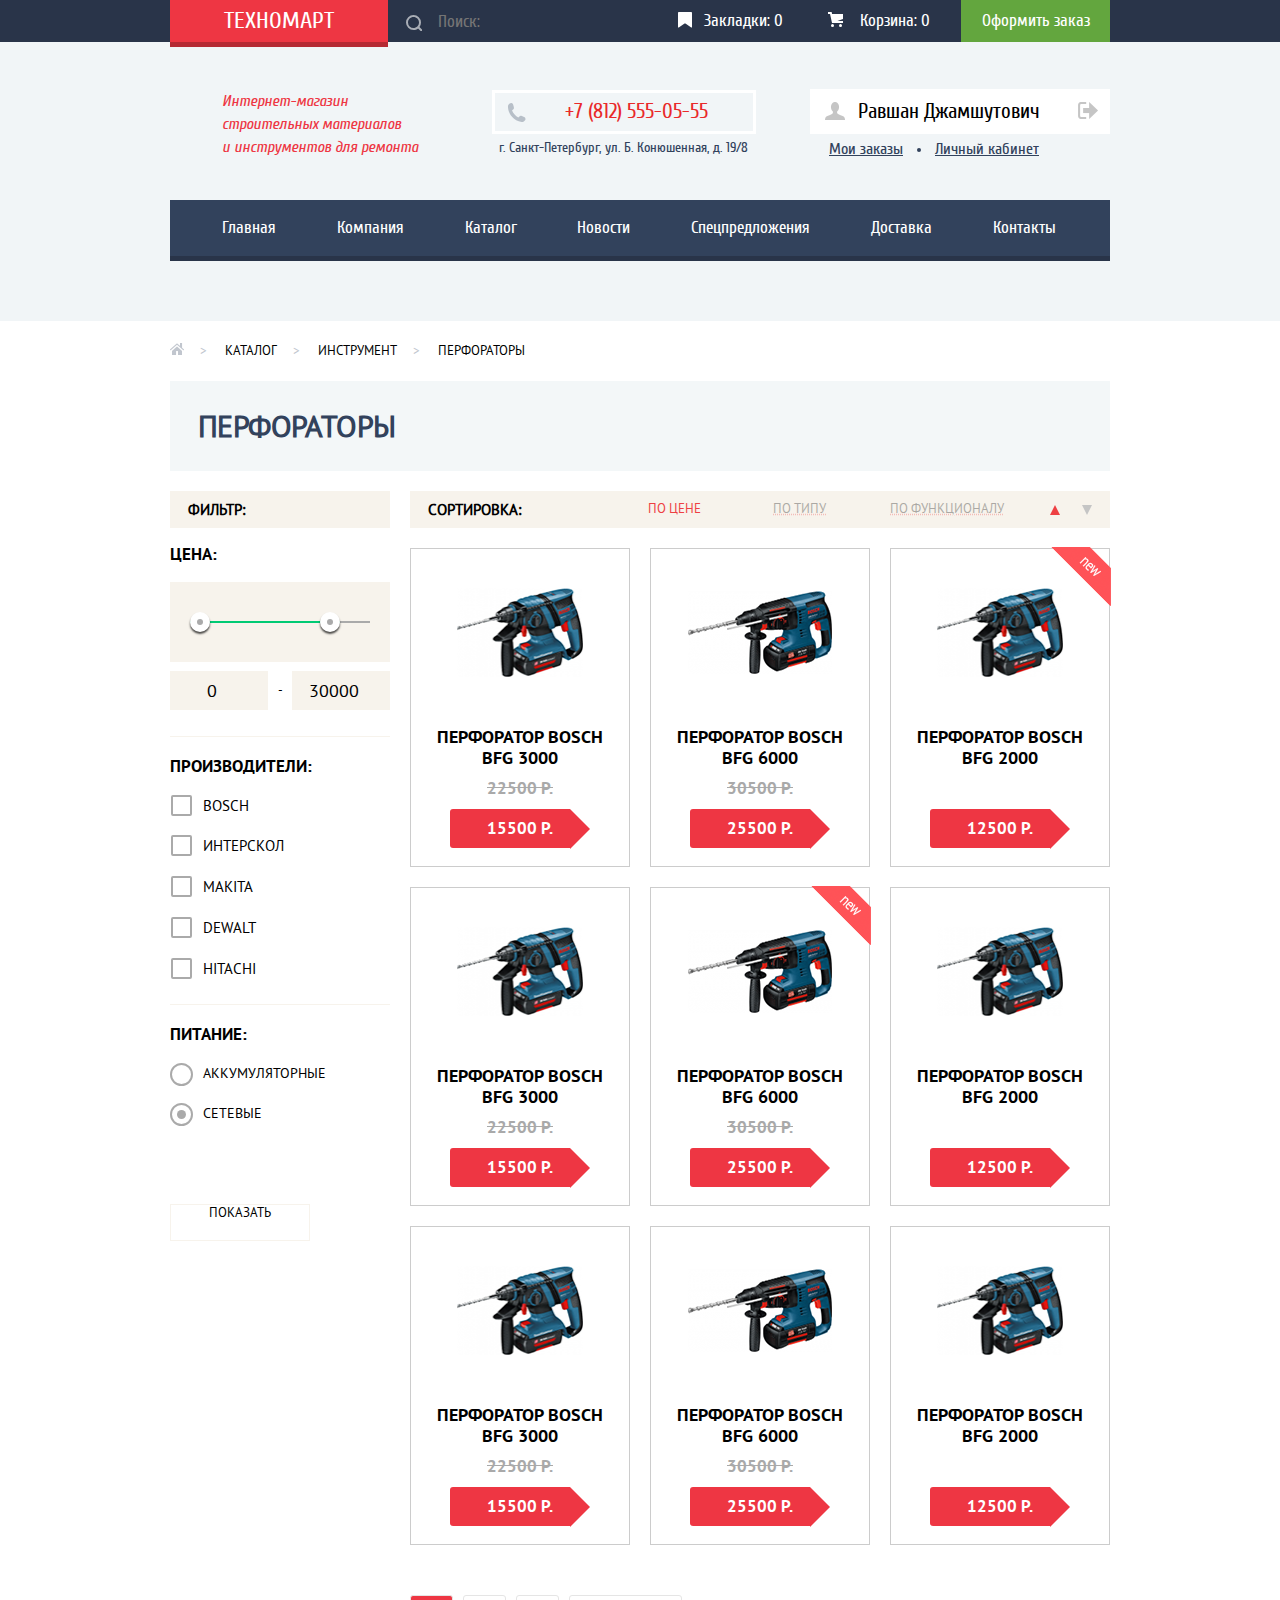
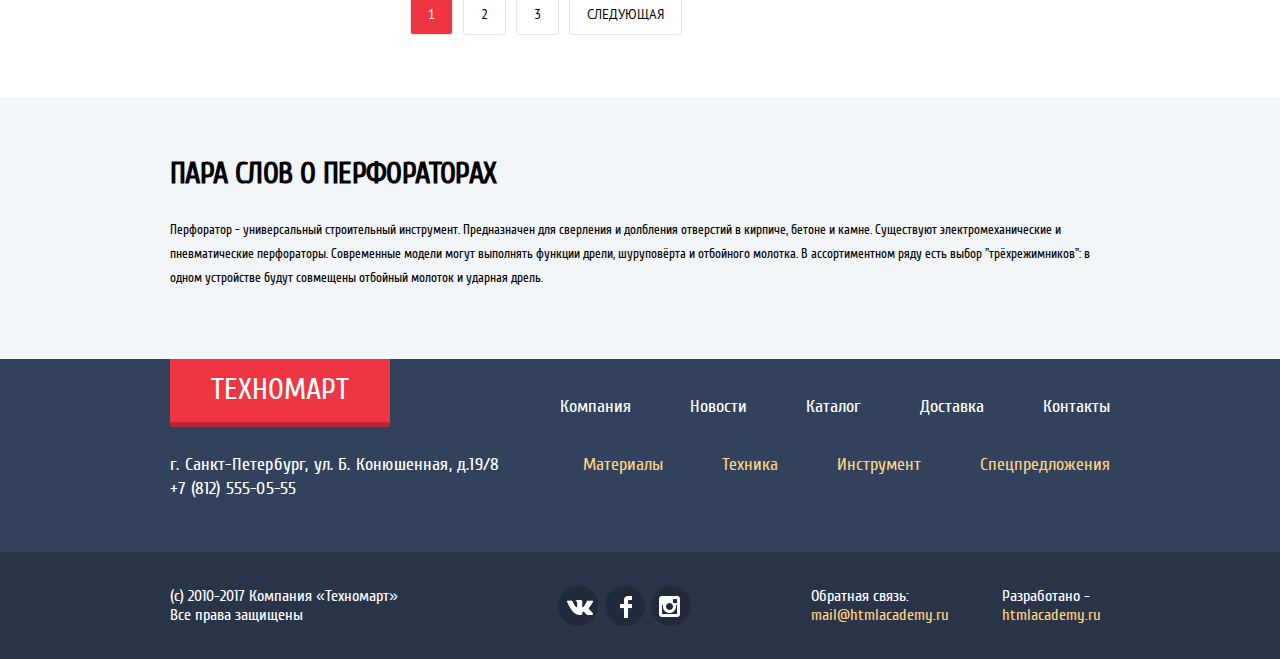
==== catalog.html @ 13587877 "Исправлено положение иконок" ====
<!DOCTYPE html>
<html lang="ru">
  <head>
    <meta charset="utf-8">
    <title>Техномарт: каталог инструментов</title>
    <link href="css/normalize.css" rel="stylesheet">
    <link href="css/style.css" rel="stylesheet">
  </head>
  <body>

    <!--Заголовок-->
    <header class="main-header">

      <!--Логотип и кнопки быстрого перехода-->
      <div class="header-top">
      <div class="header-top-wrapper">
        <ul>
          <li class="header-logo-item">
            <a class="header-logo" href="index.html" title="Логотип Техномарт">Техномарт</a>
          </li>
          <li class="header-search-item">
            <form name="search" method="get" action="#">
              <input type="search" class="header-search-input" name="search" id="search-text" title="Поиск товаров" placeholder="Поиск:">
              <label class="header-search-label" for="search-text"></label>
            </form>
          </li>
          <li class="header-shortcuts"><a href="#">Закладки: <span>0</span></a></li>
          <li class="header-basket"><a href="#">Корзина: <span>0</span></a></li>
          <li class="header-makeorder highlighted"><a href="#">Оформить заказ</a></li>
        </ul>
      </div>
      </div>

      <!--Адрес магазина и кнопки авторизации-->
      <div class="header-middle">
      <div class="header-middle-wrapper">
        <p class="header-mission">Интернет-магазин строительных материалов<br>и инструментов для ремонта</p>
        <div class="header-address">
          <a class="header-calllink" href="call.html">+7 (812) 555-05-55</a>
          <p>г. Санкт-Петербург, ул. Б. Конюшенная, д. 19/8</p>
        </div>
        <div class="not-logged-in">
          <a class="header-enterlink" href="enter.html"><span>Войти</span></a>
          <a class="header-registerlink" href="register.html">Регистрация</a>
        </div>
        <div class="logged-in show">
          <div class="header-username">
            <a href="profile.html" class="username-link">Равшан Джамшутович</a>
            <a class="logout-icon" href="logout.html" title="Выйти"></a>
          </div>
          <div class="user-links">
            <a class="user-link" href="#">Мои заказы</a>
            <a class="user-link" href="profile.html">Личный кабинет</a>
          </div>
        </div>
      </div>
      </div>

      <!--Главное меню в хедере-->
      <nav class="header-bottom">
        <ul class="mainmenu">
          <li class="mainmenu-item"><a href="index.html">Главная</a></li>
          <li class="mainmenu-item"><a href="index.html#company">Компания</a></li>
          <li class="mainmenu-item"><a href="catalog.html">Каталог</a></li>
          <li class="mainmenu-item"><a href="news.html">Новости</a></li>
          <li class="mainmenu-item"><a href="special.html">Спецпредложения</a></li>
          <li class="mainmenu-item"><a href="delivery.html">Доставка</a></li>
          <li class="mainmenu-item"><a href="index.html#contacts">Контакты</a></li>
        </ul>
      </nav>

    </header>

    <!--  ********  Основное содержимое   ********  -->
    <main class="catalog-container">
    <div class="catalog-container-wrapper">
      <h1 class="visually-hidden">Каталог товаров</h1>
      <!--Дерево каталога-->
      <nav class="breadcrumbs">
        <ul>
          <li class="breadcrumbs-item-home"><a href="catalog.html" title="Домой"></a></li>
          <li class="breadcrumbs-item"><a href="catalog.html">Каталог</a></li>
          <li class="breadcrumbs-item"><a href="#">Инструмент</a></li>
          <li class="breadcrumbs-item"><a href="#">Перфораторы</a></li>
        </ul>
      </nav>

      <!--Текущий раздел-->
      <div class="catalog-header-box">
        <h2 class="section-title-header catalog-section-header">Перфораторы</h2>
      </div>

      <div class="catalog-content">
      <!--aside - Фильтр-->
      <aside class="catalog-filter">
        <div class="catalog-header">
          <h3>Фильтр:</h3>
        </div>
        <form id="filter-form" method="get" action="#">
          <!-- Фильтр по цене -->
          <div class="filter-price">
            <p class="filter-display-name">Цена:</p>
            <div class="filter-sliderbox">
              <input class="slider-min" type="range" id="price-slider-min" min="0" max="30000" step="100">
              <input class="slider-max" type="range" id="price-slider-max" min="0" max="30000" step="100">
              <!-- линия № 9-->
              <div class="slider-background">
                <!-- линия № 2 -->
                <div class="minprice"></div>
                <div class="slider-foreground"></div>
                <div class="maxprice"></div>
              </div>
            </div>
            <div class="filter-rangebox">
              <input type="number" class="price-minvalue" name="filter-minprice" value="0">
              <span>-</span>
              <input type="number" class="price-maxvalue" name="filter-maxprice" value="30000">
            </div>
          </div>

          <!-- Фильтр по производителю -->
          <!-- Если мы специально не укажем атрибут value в элементе, то получим переменную с значение "on" -->
          <div class="filter-section-vendor">
            <p class="filter-display-name">Производители:</p>
            <ul class="filter-list">
              <li class="filter-item">
                <label class="filter-label-checkbox" for="filter-vendor-Bosch">Bosch
                  <input class="filter-input-checkbox" type="checkbox" id="filter-vendor-Bosch" name="filter-by-vendor-Bosch">
                  <span class="checkbox-indicator"></span>
                </label>
              </li>
              <li class="filter-item">
                <label class="filter-label-checkbox" for="filter-vendor-Interskol">Интерскол
                  <input class="filter-input-checkbox" type="checkbox" id="filter-vendor-Interskol" name="filter-by-vendor-Interskol">
                  <span class="checkbox-indicator"></span>
                </label>
              </li>
              <li class="filter-item">
                <label class="filter-label-checkbox" for="filter-vendor-Makita">Makita
                  <input class="filter-input-checkbox" type="checkbox" id="filter-vendor-Makita" name="filter-by-vendor-Makita">
                  <span class="checkbox-indicator"></span>
                </label>
              </li>
              <li class="filter-item">
                <label class="filter-label-checkbox" for="filter-vendor-Dewalt">Dewalt
                  <input class="filter-input-checkbox" type="checkbox" id="filter-vendor-Dewalt" name="filter-by-vendor-Dewalt">
                  <span class="checkbox-indicator"></span>
                </label>
              </li>
              <li class="filter-item">
                <label class="filter-label-checkbox" for="filter-vendor-Hitachi">Hitachi
                  <input class="filter-input-checkbox" type="checkbox" id="filter-vendor-Hitachi" name="filter-by-vendor-Hitachi">
                  <span class="checkbox-indicator"></span>
                </label>
              </li>
            </ul>
          </div>

          <!-- Фильтр по питанию -->
          <div class="filter-section-price">
            <p class="filter-display-name">Питание:</p>
            <ul class="filter-list">
              <li class="filter-item">
                <label class="filter-label-radio" for="filter-poweroption-battery">Аккумуляторные
                <input class="filter-input-radio" type="radio" id="filter-poweroption-battery" name="filter-by-poweroption" value="battery">
                <span class="checkbox-indicator"></span>
              </label>
              </li>
              <li class="filter-item">
                <label class="filter-label-radio" for="filter-poweroption-grid">Сетевые
                <input class="filter-input-radio" type="radio" id="filter-poweroption-grid" name="filter-by-poweroption" value="grid" checked>
                <span class="checkbox-indicator"></span>
              </label>
              </li>
            </ul>
          </div>

          <!--Кнопка "Показать" -->
          <button type="submit" id="button-filter-submit" class="filter-submit">Показать</button>
        </form>
      </aside>

      <!-- правая часть экрана с товарами -->
      <div class="catalog-right">

        <!--Сортировка-->
        <section class="catalog-header">
          <h3>Сортировка:</h3>
          <ul class="sorter-list">
            <li class="sorter-item sorter-price">
              <a class="sorter-radio sorter-selected" href="#">По цене</a>
            </li>
            <li class="sorter-item sorter-type">
              <a class="sorter-radio" href="#">По типу</a>
            </li>
            <li class="sorter-item sorter-func">
              <a class="sorter-radio" href="#">По функционалу</a>
            </li>
            <li class="sorter-item">
              <a class="sorter-ascending order-selected" href="#" title="По возрастанию"></a>
            </li>
            <li class="sorter-item">
              <a class="sorter-descending" href="#" title="sorter-descending"></a>
            </li>
          </ul>
        </section>

        <!--Детали товара, главная центральная часть экрана-->
        <section class="catalog-details">
          <h3 class="visually-hidden">Детальное описание товаров</h3>
          <ul class="catalog-list">
            <!-- каждый элемент списка содержит карточку товара -->
            <li class="catalog-item">
              <article class="product-card">
                <a class="product-image" href="#">
                  <img src="img/BFG_3000.png" width="126" height="112" alt="Изображение товара">
                </a>
                <div class="buy-block">
                  <button type="button" class="buy-button">Купить</button>
                  <button type="button" class="to-favorities-button">В закладки</button>
                </div>
                <h4 class="product-name">Перфоратор BOSCH BFG 3000</h4>
                <p class="product-oldprice"><del>22500 Р.</del></p>
                <p class="product-price">15500 Р.</p>
              </article>
            </li>
            <li class="catalog-item">
              <article class="product-card">
                <a class="product-image" href="#">
                  <img src="img/BFG_6000.png" width="144" height="128" alt="Изображение товара">
                </a>
                <div class="buy-block">
                  <button type="button" class="buy-button">Купить</button>
                  <button type="button" class="to-favorities-button">В закладки</button>
                </div>
                <h4 class="product-name">Перфоратор BOSCH BFG 6000</h4>
                <p class="product-oldprice"><del>30500 Р.</del></p>
                <p class="product-price">25500 Р.</p>
              </article>
            </li>
            <li class="catalog-item newproduct">
              <article class="product-card">
                <a class="product-image" href="#">
                  <img src="img/BFG_2000.png" width="126" height="112" alt="Изображение товара">
                </a>
                <div class="buy-block">
                  <button type="button" class="buy-button">Купить</button>
                  <button type="button" class="to-favorities-button">В закладки</button>
                </div>
                <h4 class="product-name">Перфоратор BOSCH BFG 2000</h4>
                <p class="product-oldprice"><del></del></p>
                <p class="product-price">12500 Р.</p>
              </article>
            </li>

            <li class="catalog-item">
              <article class="product-card">
                <a class="product-image" href="#">
                  <img src="img/BFG_3000.png" width="126" height="112" alt="Изображение товара">
                </a>
                <div class="buy-block">
                  <button type="button" class="buy-button">Купить</button>
                  <button type="button" class="to-favorities-button">В закладки</button>
                </div>
                <h4 class="product-name">Перфоратор BOSCH BFG 3000</h4>
                <p class="product-oldprice"><del>22500 Р.</del></p>
                <p class="product-price">15500 Р.</p>
              </article>
            </li>
            <li class="catalog-item newproduct">
              <article class="product-card">
                <a class="product-image" href="#">
                  <img src="img/BFG_6000.png" width="144" height="128" alt="Изображение товара">
                </a>
                <div class="buy-block">
                  <button type="button" class="buy-button">Купить</button>
                  <button type="button" class="to-favorities-button">В закладки</button>
                </div>
                <h4 class="product-name">Перфоратор BOSCH BFG 6000</h4>
                <p class="product-oldprice"><del>30500 Р.</del></p>
                <p class="product-price">25500 Р.</p>
              </article>
            </li>
            <li class="catalog-item">
              <article class="product-card">
                <a class="product-image" href="#">
                  <img src="img/BFG_2000.png" width="126" height="112" alt="Изображение товара">
                </a>
                <div class="buy-block">
                  <button type="button" class="buy-button">Купить</button>
                  <button type="button" class="to-favorities-button">В закладки</button>
                </div>
                <h4 class="product-name">Перфоратор BOSCH BFG 2000</h4>
                <p class="product-oldprice"><del></del></p>
                <p class="product-price">12500 Р.</p>
              </article>
            </li>
            <li class="catalog-item">
              <article class="product-card">
                <a class="product-image" href="#">
                  <img src="img/BFG_3000.png" width="126" height="112" alt="Изображение товара">
                </a>
                <div class="buy-block">
                  <button type="button" class="buy-button">Купить</button>
                  <button type="button" class="to-favorities-button">В закладки</button>
                </div>
                <h4 class="product-name">Перфоратор BOSCH BFG 3000</h4>
                <p class="product-oldprice"><del>22500 Р.</del></p>
                <p class="product-price">15500 Р.</p>
              </article>
            </li>
            <li class="catalog-item">
              <article class="product-card">
                <a class="product-image" href="#">
                  <img src="img/BFG_6000.png" width="144" height="128" alt="Изображение товара">
                </a>
                <div class="buy-block">
                  <button type="button" class="buy-button">Купить</button>
                  <button type="button" class="to-favorities-button">В закладки</button>
                </div>
                <h4 class="product-name">Перфоратор BOSCH BFG 6000</h4>
                <p class="product-oldprice"><del>30500 Р.</del></p>
                <p class="product-price">25500 Р.</p>
              </article>
            </li>
            <li class="catalog-item">
              <article class="product-card">
                <a class="product-image" href="#">
                  <img src="img/BFG_2000.png" width="126" height="112" alt="Изображение товара">
                </a>
                <div class="buy-block">
                  <button type="button" class="buy-button">Купить</button>
                  <button type="button" class="to-favorities-button">В закладки</button>
                </div>
                <h4 class="product-name">Перфоратор BOSCH BFG 2000</h4>
                <p class="product-oldprice"><del></del></p>
                <p class="product-price">12500 Р.</p>
              </article>
            </li>

      </ul>
        </section>

        <!--Навигация по страницам-->
        <nav class="pagenumber">
          <ul class="pagenumber-list">
            <li class="visually-hidden"><a class="pagenumber-item" href="#">Предыдущая</a></li>
            <li><a class="pagenumber-item pagenumber-active" href="#">1</a></li>
            <li><a class="pagenumber-item" href="#">2</a></li>
            <li><a class="pagenumber-item" href="#">3</a></li>
            <li><a class="pagenumber-item" href="#">Следующая</a></li>
          </ul>
        </nav>

      </div>
      <!-- конец правой полосы с товарами -->
      </div>
      <!-- конец контента каталога -->
    </div>
    </main>
    <!-- конец главной части эерана -->

    <!--Комментарий к категории товаров-->
    <section class="category-comment">
    <div class="category-comment-wrapper">
      <h2 class="section-title-header category-comment-header">Пара слов о перфораторах</h2>
      <p class="category-comment-text">
        Перфоратор - универсальный строительный инструмент. Предназначен для сверления и долбления отверстий в кирпиче, бетоне и камне.
        Существуют электромеханические и пневматические перфораторы. Современные модели могут выполнять функции дрели, шуруповёрта и отбойного молотка.
        В ассортиментном ряду есть выбор "трёхрежимников": в одном устройстве будут совмещены отбойный молоток и ударная дрель.
      </p>
    </div>
    </section>

    <!--Футер-->
    <footer class="main-footer">
    <div class="footer-top">
    <div class="footer-top-wrapper">

        <!--Логотип и кнопки быстрого перехода-->
        <aside class="main-footer-aside">
          <a class="main-footer-logo" href="index.html" title="Логотип Техномарт">Техномарт</a>
          <p class="footer-address">г. Санкт-Петербург, ул. Б. Конюшенная, д.19/8</p>
          <p class="footer-address">+7 (812) 555-05-55</p>
        </aside>
        <!--Меню в футере-->
        <nav class="footer-navigation">
          <ul>
            <li><a class="footer-navigation-item" href="index.html#company">Компания</a></li>
            <li><a class="footer-navigation-item" href="news.html">Новости</a></li>
            <li><a class="footer-navigation-item" href="catalog.html">Каталог</a></li>
            <li><a class="footer-navigation-item" href="delivery.html">Доставка</a></li>
            <li><a class="footer-navigation-item" href="index.html#contacts">Контакты</a></li>
            <li><a class="footer-navigation-item footernav-highlighted" href="materials.html">Материалы</a></li>
            <li><a class="footer-navigation-item footernav-highlighted" href="machines.html">Техника</a></li>
            <li><a class="footer-navigation-item footernav-highlighted" href="tools.html">Инструмент</a></li>
            <li><a class="footer-navigation-item footernav-highlighted" href="special.html">Спецпредложения</a></li>
          </ul>
        </nav>
      </div>
      </div>
      <div class="footer-bottom">
      <div class="footer-bottom-wrapper">
        <!--Копирайт-->
        <div class="copyright">
          (c) 2010-2017 Компания «Техномарт»
          Все права защищены
        </div>
        <div class="footer-social">
          <ul>
            <li class="social-link"><a class="vkontante" href="#" title="Вконтакте"></a></li>
            <li class="social-link"><a class="facebook" href="#" title="Фейсбук"></a></li>
            <li class="social-link"><a class="instagram" href="#" title="Инстаграм"></a></li>
          </ul>
        </div>
        <div class="feedback">
          Обратная связь:
          <a class="footer-highlightedlink" href="#">mail@htmlacademy.ru</a>
        </div>
        <div class="developed">
          Разработано -
          <a class="footer-highlightedlink" href="https://htmlacademy.ru/intensive/htmlcss">htmlacademy.ru</a>
        </div>
      </div>
      </div>

      <!--Модальное окно-->
      <section class="basket">
        <form name="basket-form" method="post" action="#">
          <!-- центральная белая часть -->
          <div class="basket-wrapper">
            <h3 class="basket-header">Товар добавлен в корзину!</h3>
            <button type="button" class="modal-close basket-close" name="close-basket"></button>
          </div>
          <!--Нижняя серая часть-->
          <div class="basket-bottom">
            <button type="button" class="mainpage-link basket-button" name="ordered">Оформить заказ</button>
            <button type="button" class="mainpage-link basket-button-inactive" name="continue">Продолжить покупки</button>
          </div>
        </form>
      </section>
    </footer>
    <script src="js/catalog.js"></script>
  </body>
</html>
---- css/style.css ----
/* ---------------------------------------------------------------*/
/* --------------        Подключение шрифтов       -------------- */
/* ---------------------------------------------------------------*/

@font-face {
  font-family: 'PT Sans';
  font-style: normal;
  font-weight: 400;
  src:  url('../fonts/ptsans.woff2') format('woff2'),
        url('../fonts/ptsans.woff') format('woff');
}
@font-face {
  font-family: 'PT Sans Bold';
  font-style: normal;
  font-weight: 700;
  src:  url('../fonts/ptsansbold.woff2') format('woff2'),
        url('../fonts/ptsansbold.woff') format('woff');
}
@font-face {
  font-family: 'Cuprum';
  font-style: italic;
  font-weight: 400;
  src:  url('../fonts/cuprum.woff2') format('woff2'),
        url('../fonts/cuprum.woff') format('woff'),
        url('../fonts/cuprum.ttf');
}
@font-face {
  font-family: 'Cuprum Italic';
  font-style: italic;
  font-weight: 400;
  src:  url('../fonts/cuprumitalic.woff2') format('woff2'),
        url('../fonts/cuprumitalic.woff') format('woff'),
        url('../fonts/cuprumitalic.ttf');
}
@font-face {
  font-family: 'Cuprum Bold';
  font-style: normal;
  font-weight: 700;
  src:  url('../fonts/cuprumbold.woff2') format('woff2'),
        url('../fonts/cuprumbold.woff') format('woff'),
        url('../fonts/cuprumbold.ttf');
}

/* ---------------------------------------------------------------*/
/* -------------- Общие правила для всего документа --------------*/
/* ---------------------------------------------------------------*/
body {
  font-family: "Cuprum", "Arial", sans-serif;
  margin:0;
  padding:0;
}

.visually-hidden {
  position: absolute;
  clip: rect(0, 0, 0, 0);
  width: 1px;
  height: 1px;
  margin: -1px;
  overflow: hidden;
}

/* ****************************************************************/
/* --------------      Правила для index.html       --------------*/
/* ---------------------------------------------------------------*/

/* ---------------------------------------------------------------*/
/* --------------             Заголовок             --------------*/
/* ****************************************************************/

/* --------------    Верхняя тёмная часть           --------------*/
.header-top {
  color: #fff;
  background-color: rgb(41, 52, 73);
  font-size: 17px;
}
.header-top ul {
  margin:0;
  padding: 0;
  list-style: none;
}
/* Закладки, корзина и "оформить заказ". Кроме логотипа */
.header-top a {
  color: inherit;
  background-color: inherit;
}
/* Логотип */
.header-logo-item {
  color: #fff;
  background-color: rgb(238, 54, 67);
}
.header-logo-item:hover {
  color: #fff;
  background-color: rgb(202, 44, 55);
}
.header-logo-item:active {
  color: #fff;
  background-color: rgb(186, 39, 50);
}
.header-logo {
  color: inherit;
  background-color: inherit;
  font-size: 24px;
  text-transform: uppercase;
  text-decoration: none;
}
/* ***************** Поле поиска ********************/
.header-search-input  {
  position: relative;
  color: #fff;
  font-family: "Cuprum", "Arial", sans-serif;
  border: none;
  background-color: rgb(41, 52, 73);
  /*лупа должна быть бледно серая*/

}
.header-search-input:hover {
  color: #fff;
  /*становится белая, бекграунд более синий*/
  background-color: rgb(33,42,58);
}
.header-search-input:focus {
  color: #000;
  background-color: #fff;
}
.header-search-label {
  position: relative;
  display: block;
  width: 0;
  height: 0;
}
/* Поле поиска - иконка*/
.header-search-label::before {
  position: absolute;
  content: "";
  background-image: url("../img/icon-search.svg");
  background-repeat: no-repeat;
  opacity: 0.6;
  width: 16px;
  height: 16px;
  left: 18px;
  top: -27px;
  z-index: 20;
}
.header-search-input:hover + .header-search-label::before {
  opacity: 1;
}
.header-search-input:focus + .header-search-label::before {
  background-image: url("../img/icon-search-red.svg");
  opacity: 1;
}
/*******************************************************/

/* Закладки и корзина */
.header-shortcuts, .header-basket {
  position: relative;
  color: #fff;
  background-color: rgb(41, 52, 73);
}
.header-shortcuts:hover, .header-basket:hover {
  color: #fff;
  background-color: rgb(33,42,58);
}
.header-shortcuts:active, .header-basket:active {
  color: #fff;
  opacity: 0.6;
  background-color: rgb(22,29,41);
}
.header-shortcuts::before {
  position: absolute;
  content: "";
  background-image: url("../img/icon-bookmark.svg");
  background-repeat: no-repeat;
  width: 16px;
  height: 16px;
  left: 30px;
  top: 12px;
}
.header-basket::before {
  position: absolute;
  content: "";
  background-image: url("../img/icon-cart.svg");
  background-repeat: no-repeat;
  width: 16px;
  height: 16px;
  left: 16px;
  top: 12px;
}
/*кнопка становится красной, если какой-то товар добавлен в корзину или в закладки*/
.header-item-active {
  background-color: rgb(238, 54, 67);
}
.header-shortcuts a, .header-basket a, .header-makeorder a {
  text-decoration: none;
}
.highlighted {
  color: #fff;
  background-color: rgb(99, 166, 62);
}
.highlighted:hover {
  color: #fff;
  background-color: rgb(95, 187, 45);
}
.highlighted:active {
  color: #fff;
  opacity: 0.6;
  background-color: rgb(81, 133, 52);
}

/* --------------            Средняя часть           --------------*/
.header-middle, .header-bottom {
  color: #fff;
  background-color: rgb(241, 245, 247);
  /*border: 1px dashed red;*/
}
/* Миссия */
.header-mission {
  color:rgb(238, 54, 67);
  background-color: rgb(241, 245, 247);
  font-family: "Cuprum Italic", "Arial", sans-serif;
  font-size: 16px;
  line-height: 23px;
}
/* Адрес - телефон */
.header-address {
  color: rgb(50, 66, 92);
  background-color: rgb(241, 245, 247);
  font-size: 14px;
  line-height: 24px;
}
.header-calllink {
  color:rgb(233, 41, 42);
  background-color: rgb(241, 245, 247);
  font-size: 21px;
  text-decoration: none;
}
.header-calllink::before {
  position: absolute;
  content: "";
  background-image: url("../img/icon-phone.svg");
  background-repeat: no-repeat;
  width: 19px;
  height: 19px;
  left: 12px;
  top:10px;
}

/* Логин и регистрация */
.header-enterlink, .header-registerlink {
  color:#000;
  background-color: #fff;
  font-size: 21px;
  text-decoration: none;
}
.header-enterlink:hover, .header-registerlink:hover {
  color: rgb(238, 53, 67);
  background-color: #fff;
}
.header-enterlink:active, .header-registerlink:active {
  color: #000;
  opacity: 0.3;
  background-color: #fff;
}
.header-enterlink a, .header-registerlink a {
  color: inherit;
  background-color: inherit;
}
.header-enterlink::before {
  position: absolute;
  content: "";
  background-image: url("../img/icon-login.svg");
  background-repeat: no-repeat;
  width:20px;
  height: 20px;
  top:14px;
  left: 10px;
}

/* --------------            Главное меню           --------------*/
.mainmenu {
  color: #fff;
  background-color: rgb(50, 66, 92);
  font-size: 17px;
  margin: 0;
  padding: 0;
  list-style: none;
}
.mainmenu-item:hover {
  color: #fff;
  background-color: rgb(41, 52, 73);
}
.mainmenu-item:active {
  color: #fff;
  opacity: 0.5;
  background-color: rgb(29, 39, 57);

}
.mainmenu-item a {
  color: inherit;
  background-color: inherit;
  text-decoration: none;
}

/* ---------------------------------------------------------------*/
/* --------------         Основное содержимое       --------------*/
/* ---------------------------------------------------------------*/

.index-container {
  color: #fff;
}
/* Таблица без названия, материалы, инструмент и прочее... */
.offering-item {
  background-repeat: no-repeat;
  text-decoration: none;
}
.materials {
  color: #fff; background-color: rgb(255, 191, 71);
  background-image: url("../img/symbol_bucket.png");
  background-position: right 44px top 30px;
}
.tools{
  color: #fff; background-color: rgb(59, 188, 227);
  background-image: url("../img/symbol_drill.png");
  background-position: right 27px top 30px;
}
.machines {
  color: #fff; background-color: rgb(220, 145, 216);
  background-image: url("../img/symbol_tractor.png");
  background-position: right 30px top 30px;
}
.revolver {
  position: relative;
  color: #fff; background-color: rgb(157, 140, 119);
  background-repeat: no-repeat;
  width: 620px;
  height: 264px;
  z-index: 1;
}
.perforator {
  background-image: url("../img/slider_1-min.jpg");
}
.drill {
  background-image: url("../img/layer125.png"),
                    url("../img/slider_2-min.jpg");
  background-position: 289px 0, 0 0;

}
.revolver::after {
  position: absolute;
  content: "";
  background-repeat: no-repeat;
  z-index: -1;
  width: 620px;
  height: 264px;
  opacity: 0.3;
  top:0;
  left: 0;
}
.perforator::after {
  background-image: url("../img/slider_1_mask.png");
}
.drill::after {
  background-image: url("../img/slider_2_mask.png");
}
.revolver-header {
  font-size: 36px;
  text-transform: uppercase;
  z-index: 100;
  display: none;
}
.revolver-description {
  font-family: 'PT Sans';
  font-size: 18px;
  z-index: 100;
  display: none;
}
.revolver-header.show, .revolver-description.show {
  display: block;
}

.scroll-left, .scroll-right {
  position: absolute;
  content: "";
  background-color: transparent;
  border: none;
  background-repeat: no-repeat;
  width: 40px;
  height: 40px;
  top: 113px;
  cursor: pointer;
}
.scroll-left {
  background-image: url("../img/icon-left.svg");
  left: 25px;
}
.scroll-right {
  background-image: url("../img/icon-right.svg");
  right: 2px;
}
.scroll-left:active {
  transform: translateX(-3px);
}
.scroll-right:active {
  transform: translateX(3px);
}

.scroll-indicator-left, .scroll-indicator-right {
  position: absolute;
  content: "";
  width: 10px;
  height: 10px;
  background-color: rgba(255, 255, 255, 0.5);
  border-radius: 50%;
  top: 219px;
}
.scroll-indicator-left {
  left: 296px;
}
.scroll-indicator-right {
  left: 315px;
}
.scroll-indicator-left.active::after, .scroll-indicator-right.active::after {
  position: absolute;
  content: "";
  width: 6px;
  height: 6px;
  background-color: rgba(238, 54, 67, 0.5);
  border-radius: 50%;
  top:2px;
  left: 2px;
}
.discount {
  color: #fff; background-color: rgb(142, 215, 143);
  background-image: url("../img/symbol_basket.png");
  background-position: right 45px top 25px;
}
.delivery {
  color: #fff; background-color: rgb(255, 192, 71);
  background-image: url("../img/symbol_car.png");
  background-position: right 30px top 31px;
}
.offering-category {
  font-size: 24px;
}

.mainpage-link {
  color: #fff;
  background-color: rgb(238, 54, 67);
  font-size: 14px;
  text-transform: uppercase;
  text-decoration:none;
  cursor: pointer;
}
.mainpage-link:hover {
  background-color: rgb(202, 44, 55);
}
.mainpage-link:active {
  background-color: rgb(186, 39, 50);
}

.offering-transparentbox {
  color: #fff;
  background-color: rgba(0, 0, 0, 0.1);
  font-size: 14px;
  text-transform: uppercase;
  text-decoration:none;
}
.offering-transparentbox:hover {
  background-color: rgba(0, 0, 0, 0.2);
}
.offering-transparentbox:active {
  background-color: rgba(0, 0, 0, 0.3);
}
/* ---------------------------------------------------------------*/
/* --------------        Популярные товары          --------------*/
/* ---------------------------------------------------------------*/
/* Розовый бар, заголовок раздела популярные товары*/
.popular header {
  color: rgb(50, 66, 92);
  background-color: rgb(249, 245, 240);
}
.section-title-header {
  font-size: 30px;
  text-transform: uppercase;
  letter-spacing: -0.02em;
}
.popular-list {
  padding: 0;
  list-style: none;
}
/* ----------------------- Карточка товара -----------------------*/
/* Общее описание карточки */
.product-card {
  color:#000; background-color: #fff;
  font-family: "PT Sans Bold", "Arial", sans-serif;
  font-size: 18px;
}
/*псевдоэлемент флага нового продукта*/
.newproduct::after {
  content: "";
  position:absolute;
  background-image: url("../img/label_new_text.png");
  background-repeat: no-repeat;
  background-position: 0 0;
  top:-1px;
  right:-1px;
  width:60px;
  height:60px;
  z-index: 30;
}
/* Модальный блок с кнопками */
.buy-block {
  background-color:rgba(255,255,255,0.9);
  z-index:10;
  display: none;
}
/*...появляeтся при наведении на карточку товара*/
.product-card:hover .buy-block {
  display: block;
}
/*...и тень*/
.product-card:hover {
  box-shadow: 0 5px 15px rgba(0, 0, 0, 0.5);
}
.buy-button, .to-favorities-button {
  position: relative;
  font-family: "Cuprum", "Arial", sans-serif;
  font-size: 14px;
  line-height: 18px;
  text-transform: uppercase;
  text-decoration: none;
  color: #fff;
  background-color: rgb(99, 166, 62);
  border:3px solid rgb(99, 166, 62);
  padding: 7px 0;
  border-radius:3px;
  cursor: pointer;
}

.buy-button {
  border-bottom-color:rgb(81, 133, 52);
}
/* Кнопка "Купить" */
.buy-button::before {
  position: absolute;
  content: "";
  background: url("../img/icon-cart.svg");
  background-repeat: no-repeat;
  width: 16px;
  height: 16px;
  left: 10px;
  top:8px;
  /*color: rgb(146, 193, 120);*/
}
.buy-button:hover {
  color: #fff;
  background-color: rgb(95, 187, 45);
  border-color: rgb(95, 187, 45);
  border-bottom-color:rgb(81, 133, 52);
}
.buy-button:active {
  color: #fff;
  background-color: rgb(81, 133, 52);
  border-color: rgb(81, 133, 52);
}

/* Кнопка "Добавить в закладки" */
.to-favorities-button {
  color: rgb(50, 66, 92);
  background-color: #fff;

}
.to-favorities-button:hover {
  border-color: rgb(50, 66, 92);
}
.to-favorities-button:active {
  color: rgba(50, 66, 92, 0.3);
  border-color: rgb(193, 198, 206);
}

/* Зачёркнутая старая цена" */
.product-oldprice {
  color: rgb(169, 169, 169);
  font-size: 17px;
  text-transform: uppercase;
}
/* Новая цена на красном флажке" */
.product-price {
  color: #fff;
  background-color: rgb(238, 54, 67);
  font-size: 17px;
  text-transform: uppercase;

}

/* Популярные производители */
.vendor-list {
  list-style: none;
  padding: 0
}
.vendor-item {
  background-color: white;
}
/*...и тень*/
.vendor-item:hover {
  box-shadow: 0 5px 15px rgba(0, 0, 0, 0.5);
}
.vendor-item:active {
  opacity: 0.3;
  box-shadow: 0 2px 5px rgba(0, 0, 0, 0.5);
  /* Написать что-то какой-то фильтр для старого IE */
}

/* ---------------------------------------------------------------*/
/* --------------             Сервисы               --------------*/
/* ---------------------------------------------------------------*/
.services {
  color: #000;
  background-color: rgb(242, 246, 248);
  font-family: "Cuprum", "Arial", sans-serif;
  font-size: 13px;
  line-height: 24px;
}

.services-delivery {
  background-image: url("../img/delivery.png"),
                    url("../img/delivery_shade.png");
  background-repeat: no-repeat;
  background-position: 732px 262px, 472px 262px;
}
.services-warranty {
  background-image: url("../img/warranty.png"),
                    url("../img/warranty_shade.png");
  background-repeat: no-repeat;
  background-position: 770px 250px, 552px 260px;
}
.services-loan {
  background-image: url("../img/loan.png"),
                    url("../img/loan_shade.png");
  background-repeat: no-repeat;
  background-position: 750px 250px, 465px 250px;
}
.services-menu {
  list-style: none;
  padding:0;
}
/* Нажатая кнопка на hover не реагирует */
.services-menu-item-active {
  color: rgb(50, 66, 92);
  background-color: #fff;
  font-family: "Cuprum Bold", "Arial", sans-serif;
  font-size: 21px;
}
/* Не нажатая кнопка в покое*/
.services-menu-item-inactive {
  color: #fff;
  background-color: rgb(50, 66, 92);
  font-family: "Cuprum Bold", "Arial", sans-serif;
  font-size: 21px;
  border-bottom: 1px solid rgb(78, 99, 124);
}
/*.services-menu-item-inactive:nth-child(2) {
  border-bottom: 1px solid rgb(78, 99, 124);
}*/
/* Не нажатая кнопка реагирует на hover */
.services-menu-item-inactive:hover {
  color: #fff;
  background-color: rgb(41, 52, 73);
}
.services-menu-item-inactive:active {
  color: rgb(50, 66, 92);
  background-color: #fff;
}

.services-link {
  color:inherit;
  background-color: inherit;
  text-decoration: none;
}

/*декоративный элемент - полоска справа*/
.services-menu::after {
  position: absolute;
  content: "";
  width: 10px;
  height: 260px;
  top:-40px;
  right: 0;
  /*background-color: #000;*/
  background-image: url("../img/vertical_bar.png");
  background-repeat: no-repeat;
  background-size: 10px 260px;
  z-index: 10;
}
/*  Описание сервиса */
.services-description h3 {
  color: rgb(50, 66, 92);
  background-color: rgb(242, 246, 248);
  font-size: 36px;
  text-transform: uppercase;
  letter-spacing: -0.01em;
}
.services-slogan, .services-description p {
  font-family: 'PT Sans';
  font-size: 13px;
  line-height: 24px;
}
.services-description p {
  /*letter-spacing: 0.01em;*/
}
.loan-link {
  width: 196px;
}
/*  ************* Белая дополнительная секция - о компании Техномарт - и контакты ************  */
.ourcompany, .ourcontacts {
  color:#000;
  background-color: #fff;

}
.ourcompany-description, .ourcontacts-description {
  font-family: 'PT Sans';
  font-size: 13px;
  line-height: 24px;
}
/* транспортные компании */
.transport-list {
  font-size: 18px;
  padding: 0;
  list-style: none;
}
.transport-list li {
  position: relative;
}
.transport-list li::before {
  position: absolute;
  content: "";
  width: 25px;
  height: 2px;
  top:20px;
  left: -36px;
  background-color: rgb(238, 54, 67);
}

/* ---------------------------------------------------------------*/
/* --------------              Футер                --------------*/
/* ---------------------------------------------------------------*/

/* -----------  Верхняя немного более светлая часть --------------*/
.footer-top {
  color: #fff; background-color: rgb(50, 66, 92);
  font-family: "Cuprum", "Arial", sans-serif;
  font-size: 18px;
}
.main-footer-logo {
  color: #fff;
  background-color: rgb(238, 54, 67);
  font-size: 30px;
  text-transform: uppercase;
  text-decoration: none;
}
.footer-address {
  text-decoration: none;
  letter-spacing: 0.01em;
}
.footer-navigation ul {
  padding: 0;
  list-style: none;
}
/*верхняя строка меню в футере*/
.footer-navigation-item {
  color: inherit;
  background-color: inherit;
  text-decoration: none;
}
.footer-navigation-item:hover {
  text-decoration: underline;
}
.footer-navigation-item:active {
  text-decoration: none;
  opacity: 0.5;
}
/*нижняя строка меню в более светлом футере*/
.footernav-highlighted, .footer-highlightedlink {
  color: rgb(255, 208, 128);
  background-color: inherit;
}

/* ------------ Нижняя немного более темная часть -------------- */
.footer-bottom {
  color: #fff;
  background-color: rgb(41, 52, 73);
  font-size: 16px;
}
.footer-social ul {
  padding: 0;
  list-style: none;
}
.social-link {
  color: #fff;
  background-color: rgb(33, 42, 58);
  width: 40px;
  height:40px;
  border-radius: 50%;
}
.social-link:hover {
  color: #fff;
  background-color: rgb(238, 54, 67);
}
.vkontante, .facebook, .instagram {
  position: relative;
  display: block;
  width: 0;
  height: 0;
}
.vkontante::before {
  position: absolute;
  content: "";
  background-image: url("../img/icon-vk.png");
  background-repeat: no-repeat;
  top: 14px;
  left:9px;
  width: 30px;
  height:30px;
}
.facebook::before {
  position: absolute;
  content: "";
  background-image: url("../img/icon-fb.png");
  background-repeat: no-repeat;
  top: 10px;
  left:15px;
  width: 30px;
  height:30px;
}
.instagram::before {
  position: absolute;
  content: "";
  background-image: url("../img/icon-insta.png");
  background-repeat: no-repeat;
  top: 10px;
  left:8px;
  width: 30px;
  height:30px;
}
/*линки с e-mail адресами*/
.footer-highlightedlink {
  text-decoration: none;
}
.footer-highlightedlink:hover {
  text-decoration: underline;
}
.footer-highlightedlink:active {
  text-decoration: none;
  color: rgb(238, 54, 67);
}

/* ---------------------------------------------------------------*/
/* -------------    Модальное окно index write-us      -----------*/
/* ---------------------------------------------------------------*/
/* Красная линия */
.write-us {
  position: absolute;
  top:0;
  left:0;
  color:#000;
  background-color: #fff;
  border-top: 7px solid rgb(255, 83, 87);
  box-shadow: 0 0 25px rgba(0, 0, 0, 0.8);
  z-index: 100;
}
.write-us-wrapper {
  position: relative;
}
.write-us-label {
  font-size: 18px;
}
.write-us-header input, .write-us-central textarea {
  display: block;
   font-size: 12px;
   border: 1px solid rgb(222, 227, 228);
   border-radius: 2px;
}

.write-us-bottom {
  color:#000;
  background-color: rgb(244, 244, 244);
}
.write-us-button {
  color:#fff;
  background-color: rgb(238, 54, 67);
  text-transform: uppercase;
  font-family: "Cuprum", "Arial", sans-serif;
  padding: 0;
  border: none;
}
/* крест для закрытия окна */
.modal-close {
  position: absolute;
  top: 10px;
  right: 10px;
  width: 30px;
  height: 30px;
  font-size: 0;
  background-color: transparent;
  border: 0;
  cursor: pointer;
}
.modal-close::before,
.modal-close::after {
  content: "";
  position: absolute;
  top: 9px;
  left: 8px;
  width: 27px;
  height: 5px;
  border-radius: 2px;
  background-color: rgb(255, 83, 87);
}

.modal-close::before {
  transform: rotate(45deg);
}

.modal-close::after {
  transform: rotate(-45deg);
}
/* ---------------------------------------------------------------*/
/* -------------      Модальное окно index map         -----------*/
/* ---------------------------------------------------------------*/

.map {
  position: absolute;
  top:0;
  left:0;
  color:#000;
  background-color: #ccc;
  background-image: url("../img/map_big.jpg");
  width: 100%;
  height: 100%;
  box-shadow: 0 0 25px rgba(0, 0, 0, 0.8);
  z-index: 2;
}
.map-close {
  z-index: 4;
}
/*
.yandex-reference {
  width: 940px;
  height: 446px;
}*/
/* ****************************************************************/
/* --------------      Правила для catalog.html       ------------*/
/* ---------------------------------------------------------------*/

/* ---------------------------------------------------------------*/
/* --------------             Заголовок             --------------*/
/* ****************************************************************/

/* окно с залогиненным пользователем*/
.header-username {
  position: relative;
  display: flex;
  align-items: center;
  color:#000;
  background-color: #fff;
  font-size: 21px;
  text-decoration: none;
  height: 45px;
  padding-left: 48px;
}
.username-link {
  text-decoration: none;
  color: inherit;
}
.username-link::before {
  position: absolute;
  content: "";
  background-image: url("../img/icon-user.png");
  background-repeat: no-repeat;
  width:20px;
  height: 20px;
  top:13px;
  left: 15px;
}
.logout-icon {
  position: relative;
  display: block;
}
.logout-icon::after {
  position: absolute;
  content: "";
  background-image: url("../img/icon-logout.png");
  background-repeat: no-repeat;
  width:20px;
  height: 20px;
  top:-10px;
  right: -58px;
}
/* линки на мои заказы и личный кабинет*/
.user-link {
  position: relative;
  color: rgb(50, 66, 92);
  font-size:16px;
  text-decoration: underline;
}

.user-link:last-child::before {
  position: absolute;
  content: "";
  display: block;
  background-color: rgb(50, 66, 92);
  width: 4px;
  height: 4px;
  top:8px;
  left: -18px;
  border-radius: 50%;
}
/* ---------------------------------------------------------------*/
/* --------------     Центральная часть экрана      --------------*/
/* ---------------------------------------------------------------*/
.catalog-container {
  color:#000;
  background-color: #fff;
  font-family: "PT Sans", "Arial", sans-serif;
  font-size: 13px;
  text-transform: uppercase;
}
/* breadcrumbs */
.breadcrumbs ul {
  padding: 0;
   list-style: none;
}
.breadcrumbs-item a {
  color: inherit;
  background-color: inherit;
  text-decoration: none;
}
.breadcrumbs-item::before {
  /* content: url("../img/icon-right-small.png"); -заменено по рекомендации наставника */
  content: ">";
  color: rgb(193, 198, 206);
  margin-right: 18px;
}
.breadcrumbs-item-home::before {
  content: url("../img/icon-home.png");
}

/* фон наименования раздела */
.catalog-header-box {
  color: rgb(50, 66, 92);
  background-color: rgb(243, 247, 248);
}
/* класс действует и для фильтра и для сортера*/
.catalog-header {
  color: inherit;
  background-color: rgb(247, 243, 236);
}
/* подраздел фильтр по... */
.filter-display-name {
  font-family: "PT Sans Bold", "Arial", sans-serif;
  font-size: 17px;
}

/* фильтры */
/*******************   СЛАЙДЕР    *******************/
.filter-sliderbox {
  background-color: rgb(247, 243, 236);
  display: flex;
  align-items: center;
  justify-content: center;
}
.slider-min, .slider-max {
  display: none;
}
/*линия № 9*/
.slider-background {
  width: 180px;
  height: 2px;
  background-color: #aaa;
  display: flex;
  align-items: center;
  justify-content: center;
}
/*линия № 2*/
.slider-foreground {
  height: 2px;
  min-width: 1px;
  flex-grow: 1;
  background-color: rgb(0, 202, 116);
}
.minprice, .maxprice {
  position: relative;
  width: 0;
  height: 0;
  background-color: #000;
}
/*указатели наименьшей и наибольшей цены*/
.minprice {
  margin-left: 0px;
}
.maxprice {
  margin-right: 30px;
}
.minprice::before, .maxprice::before {
  position: absolute;
  content: "";
  width: 20px;
  height: 20px;
  top: -10px;
  background-color: #fff;
  border-radius: 50%;
  box-shadow: 0 2px 2px rgba(0, 0, 0, 0.7);
  z-index: 50;
  cursor: pointer;
}
.minprice::before {
  left:0;
}
.maxprice::before {
  right:0;
}
.minprice::after {
  left: 7px;
}
.maxprice::after {
  right:7px;
}
.minprice::after, .maxprice::after {
  position: absolute;
  content: "";
  width: 6px;
  height: 6px;
  top: -3px;
  background-color: #aaa;
  border-radius: 50%;
  z-index: 51;
}

.filter-rangebox span {
  display: flex;
  align-items: center;
}
/*мин. и макс. значение цены*/
.price-minvalue, .price-maxvalue {
  font-family: "PT Sans", "Arial", sans-serif;
  font-size: 18px;
  background-color: rgb(247, 243, 236);
  border: none;
  display: block;
  width: 94px;
  height: 37px;
  text-align: center;
  -moz-appearance:textfield;
}
/****************************************************/

/*класс для фильтра по производителям и по типу*/
.filter-list {
  padding: 0;
  list-style: none;
}
.filter-label-checkbox {
  font-size: 15px;
}
.filter-label-radio {
  font-size: 14px;
}
/* заменяю стандартные чекбоксы и радиокнопки на укрупнённые*/
/**************************************************************************/
.filter-item {
  position: relative;
}
.filter-input-checkbox + .checkbox-indicator {
  position: absolute;
  top: -2px;
  left: -32px;
  width: 17px;
  height: 17px;
  border: 2px solid #aaa;
  border-radius: 2px;
  cursor: pointer;
}
/*.filter-item input[type="checkbox"]:checked + .checkbox-indicator::before {*/
.filter-input-checkbox:checked + .checkbox-indicator::before,  .filter-input-checkbox:checked + .checkbox-indicator::after {
  content: "";
  position: absolute;

  background-color: #000000;
}
.filter-input-checkbox:checked + .checkbox-indicator::before {
  top: 8px;
  left: 1px;
  width: 10px;
  height: 3px;
  background-color: #aaa;
  transform: rotate(45deg);
  z-index: 61;
}
.filter-input-checkbox:checked + .checkbox-indicator::after {
  top: 5px;
  left: 5px;
  width: 18px;
  height: 3px;
  background-color: #aaa;
  border: 1px solid white;
  transform: rotate(-45deg);
  z-index: 51;
}
.filter-input-checkbox {
  display: none;
}
/*************************** то же, radio *********************************/
.filter-input-radio + .checkbox-indicator {
  position: absolute;
  top: -2px;
  left: -33px;
  width: 19px;
  height: 19px;
  border: 2px solid #aaa;
  border-radius: 50%;
  cursor: pointer;
}
/*.filter-item input[type="checkbox"]:checked + .checkbox-indicator::before {*/
.filter-input-radio:checked + .checkbox-indicator::before {
  content: "";
  position: absolute;

  background-color: #000000;
}
.filter-input-radio:checked + .checkbox-indicator::before {
  top: 5px;
  left: 5px;
  width: 9px;
  height: 9px;
  background-color: #aaa;
  border-radius: 50%;
}

.filter-input-checkbox, .filter-input-radio {
  display: none;
}
/**************************************************************************/
/*кнопка подтверждения фильтра*/
.filter-submit {
  width: 140px;
  height: 37px;
  background-color: #fff;
  font-family: "PT Sans", "Arial", sans-serif;
  display: flex;
  justify-content: center;
  text-transform: uppercase;
  border: 1px solid rgb(247, 243, 236);
  cursor: pointer;
}

/* сортировка */
.sorter-list {
  padding: 0;
  list-style: none;
}
/* --------------- кнопки сортировки -----------------*/

.sorter-radio {
  text-decoration: underline;
  text-decoration-style: dotted;
  text-decoration-color: rgb(238, 64, 67);
  font-family: "PT Sans", "Arial", sans-serif;
  font-size: 13px;
  color: #000;
  opacity: 0.3;
}
.sorter-selected {
  text-decoration: none;
  color: rgb(238, 64, 67);
  opacity: 1;
}

/*треугольники для выбора порядка сортировки*/
.sorter-ascending, .sorter-descending {
  display: block;
  width: 0;
  height: 0;
  border: 0 solid transparent;
  border-right-width: 5px;
  border-left-width: 5px;
}
.sorter-ascending {
  border-bottom: 10px solid rgb(197, 197, 197);
}
.sorter-descending {
  border-top: 10px solid rgb(197, 197, 197);
}
.sorter-ascending.order-selected {
  border-bottom: 10px solid rgb(238, 64, 67);
}
.sorter-descending.order-selected {
  border-top: 10px solid rgb(238, 64, 67);
}

/* ----------- Детали товара, главная центральная часть экрана -------- */
.catalog-list {
  padding: 0;
  list-style: none;
}

/* Навигация по страницам */
.pagenumber-list {
  padding: 0;
  list-style: none;
}

.pagenumber-item {
  color: #000;
  background-color: #fff;
  border: 1px solid rgb(229, 229, 229);
  text-decoration: none;
}
.pagenumber-active {
  color: #fff;
  background-color: rgb(238, 54, 67);
}


/* Комментарий к категории*/
.category-comment {
  color: #000;
  background-color: rgb(242, 246, 248);
  font-family: "Cuprum", "Arial", sans-serif;
  font-size: 13px;
  line-height: 24px;
}
.category-comment {
  text-transform: none;
}

/* ---------------------------------------------------------------*/
/* -------------    Модальное окно catalog basket      -----------*/
/* ---------------------------------------------------------------*/
/* Красная линия */
.basket {
  position: absolute;
  top:0;
  left:0;
  color:#000;
  background-color: #fff;
  border-top: 6px solid rgb(255, 83, 87);
  box-shadow: 0 0 25px rgba(0, 0, 0, 0.8);
  z-index: 100;
}
.basket-wrapper {
  position: relative;
}
.basket-header {
  position: relative;
}
.basket-header::before {
  position: absolute;
  content: "";
  background-image: url("../img/added_to_basket.png");
  background-repeat: no-repeat;
  width:80px;
  height: 80px;
  top:-14px;
  left: -90px;
}
.basket-bottom {
  color:#000;
  background-color: rgb(244, 244, 244);
}
.basket-button, .basket-button-inactive  {
  color:#fff;
  width: 220px;
  background-color: rgb(238, 54, 67);
  text-transform: uppercase;
  font-family: "Cuprum", "Arial", sans-serif;
  padding: 0;
  border: none;
  cursor: pointer;
}
.basket-button-inactive {
  background-color: #fff;
  color: #000;
}

/* ****************************************************************/
/* ****************************************************************/


/* --------------              С Е Т К А            --------------*/


/* ****************************************************************/
/* ****************************************************************/
/* ---------------------------------------------------------------*/

/*------------------- верхняя cиняя часть заголовка -----------------*/
.header-top{
  min-width:1200px;
}
.header-top-wrapper {
  width:940px;
  margin: 0 auto;
}
.header-top-wrapper ul {
  display: flex;
  flex-direction: row;
  min-height: 42px;
}
/*логотип Техномарт*/
.header-logo-item {
  display: flex;
  justify-content: center;
  align-items: center;
  width: 220px;
  /* сделаем полосу снизу, чтобы выпадала */
  border-bottom: 5px solid rgb(181, 41, 51);
  margin-bottom: -5px;
}
/*поле поиска с лупой*/
.header-search-input {
  display: flex;
  justify-content: center;
  align-items: center;
  margin-left:0;
  margin-right:auto;
  width: 260px;
  height: 42px;
  padding-left: 50px;
  padding-right: 20px;
}
/*в закладки и корзина*/
.header-shortcuts {
  display: flex;
  align-items: center;
  box-sizing: border-box;
  padding-left: 56px;
  margin-right: 0;
  width: 165px;
}
.header-basket {
  display: flex;
  align-items: center;
  box-sizing: border-box;
  padding-left: 48px;
  margin-right: 0;
  width: 150px;
}


/*оформить заказ*/
.header-makeorder {
  display: flex;
  justify-content: center;
  align-items:center;
  width: 150px;
}

/*--------------- средняя синяя часть заголовка ---------------*/
.header-middle {
  min-width: 1200px;
}
.header-middle-wrapper {
  display: flex;
  flex-direction: row;
  width: 940px;
  margin: 0 auto;
  min-height: 158px;
  align-items: flex-start;
  justify-content: space-between;
  /*border: 1px dashed red;*/
}
/* красная миссия*/
.header-mission {
  display: block;
  width: 197px;
  margin: 48px 0 40px 52px;
  /*border: 1px dashed black;*/
}
/*обертка для телефона и адреса*/
.header-address {
  margin-top: 48px;
  margin-left: 68px;
  width: 264px;
}
/*рамка с телефоном*/
.header-calllink {
  display: block;
  position: relative;
  border: 3px solid white;
  padding: 6px 20px 8px 70px;
}
/*адрес*/
.header-address p {
  margin-top: 2px;
  text-align:center;
}
/*обёртка для "войти" и "регистрация"*/
.not-logged-in {
  display: none;
  flex-direction: row;
  margin-left: 67px;
  margin-top: 47px;
  /*border: 1px dashed black;*/
}
.not-logged-in.show {
  display: flex;
}
/*кнопка войти*/
.header-enterlink {
  position: relative;
  display: flex;
  width: 121px;
  height: 45px;
  align-items: center;
  margin-left: auto;
  justify-content: flex-end;
}
/*надпись на кнопке войти*/
.header-enterlink span {
  margin-right: 25px;
}
/*регистрация*/
.header-registerlink {
  display: flex;
  width: 150px;
  height: 45px;
  margin-left: 10px;
  align-items: center;
  justify-content: center;
}

/*------------- главное меню --------------*/
/*контейнер главного меню с серым фоном*/

.header-bottom {
  display: flex;
  flex-direction: row;
  min-width: 1200px;
  justify-content: center;
  /*border: 1px dashed red;*/
}
/*главное меню с синим фоном*/
.mainmenu {
  display: flex;
  flex-direction: row;
  flex-wrap: wrap;
  width: 940px;
  min-height: 56px;
  margin-bottom: 60px;
  border-bottom: 5px solid rgb(41, 52, 73);
  justify-content: space-between;
}
/*пункт главного меню*/
.mainmenu-item {
  display: flex;
  justify-content: center;
  align-items: center;
  min-height: 56px;
}
.mainmenu-item a {
  margin: 0 30px;
}
.mainmenu-item:first-child {
  margin-left: 22px;
}
.mainmenu-item:last-child {
  margin-right: 24px;
}
/* ---------------------------------------------------------------*/


/*--------                Главный экран                     ------*/


/* ---------------------------------------------------------------*/
/*контейнер главного экрана*/
.index-container {
  display: flex;
  flex-direction: column;
  align-items: center;
  min-width:1200px;

  /*border: 1px dashed red;*/
}
/*-------- Секция с блоками без названия - категории товаров ------*/
.offering {
  display: flex;
  flex-direction: row;
  width: 940px;
  margin: 60px auto 54px auto;
  justify-content: flex-start;
  align-content: space-between;
  flex-wrap: wrap;
}
/*блок на секции без названия*/
.offering-item {
  position: relative;
  width: 300px;
  height: 122px;
  padding: 0;
  display: flex;
  flex-direction: column;
  justify-content: space-between;
  align-items: flex-start;
}
.materials, .tools {
  margin: 0 20px 20px 0;
}
.revolver {
  margin-right: 20px;
}
/*заголовок на блоке*/
.offering-category {
  margin: 0;
  margin-left: 22px;
  margin-top: 20px;
}
/*кнопка с линком на блоке*/
.offering-transparentbox {
  margin-left: 24px;
  margin-bottom: 22px;
  display: flex;
  width: 137px;
  height: 39px;
  justify-content: center;
  align-items: center;
  padding: 0;
  border-radius: 3px;
}
/*большой слайдер*/
.revolver {
  display: flex;
  flex-direction: column;
  justify-content: space-between;
  align-items: flex-start;
}
/*заголовок*/
.revolver-header {
  margin: 18px 0 0 24px;
}
/*подпись к слайдеру*/
.revolver-description {
  margin-left: 26px;
  margin-top: 0px;
  margin-bottom: auto;
}
/*красные кнопки с линками*/
.mainpage-link {
  display: flex;
  height: 39px;
  justify-content: center;
  align-items: center;
  border-radius: 3px;
}
/*отступы красной кнопки*/
.revolver .mainpage-link {
  margin-left: 27px;
  margin-bottom: 20px;
  width: 195px;
}
/*два блока один под другим*/
.offering-aside {
  display: flex;
  height: 264px;
  flex-direction: column;
  justify-content: space-between;
}

/*----------  популярные товары -----------*/
/*заголовок*/
.section-title {
  display: flex;
  align-items: center;
  justify-content: space-between;
  width: 940px;
  box-sizing: border-box;
  margin: 2px auto 20px auto;
  padding: 23px 22px 24px 28px;
  /*высота блока составит 39px+2*22px=83px*/
}
/*обнуляем маржины у внутренних элементов*/
.section-title-header {
  margin: 0;
}
/*красная кнопка*/
.section-title .mainpage-link {
  width: 254px;
}

/* ------------ список из 4 карточек популярных товаров -------------*/
.popular {
  width: 940px;
  margin: 0 auto;
}
.popular-list {
  display: flex;
  flex-wrap: wrap;
  padding: 0;
  margin-bottom: 0;
}
.popular-item {
  margin:0 20px 20px 0;
}
/* ++++++++ карточка товара ++++++++*/
.product-card {
  position: relative;
  display:inline-block;
  width:220px;
  border:1px solid #ccc;
  text-align: center;
  box-sizing: border-box;
}
/*у крайней справа убираем отступ справа*/
.popular-item:nth-child(4n) {
  margin-right: 0;
}
/*флаг нового продукта*/
.newproduct {
  position: relative;
}
/*изображение товара*/
.product-image {
  display: flex;
  width:218px;
  height:168px;
  align-items: center;
  justify-content: center;
}

/*кнопки в модальном блоке*/
.buy-block {
  position:absolute;
  width:218px;
  height: 88px;
  top:0;
  left:0;
  padding:40px 0;
}

/*кнопки купить и добавить в закладки*/
.buy-button, .to-favorities-button {
  display:block;
  width:129px;
  margin:0 auto;
  margin-bottom:7px;
  padding:7px 0;
}
/*наименование товара*/
.product-name {
    min-height:40px;
    padding:0 25px;
    margin-top:10px;
    margin-bottom:auto;
}
/*старая цена*/
.product-oldprice {
    min-height:20px;
    margin-top:10px;
    margin-bottom:10px;
}
/*актуальная цена*/
.product-price {
    display: block;
    position:relative;
    width:80px;
    margin:10px auto 18px auto;
    padding:10px 30px;
    border-radius:3px;
}
/*флажок актуальной цены*/
.product-price:after{
    content:"";
    position:absolute;
    top:0;
    right:-20px;
    width:0;
    height:0;
    border:20px solid white;

    border-left-color:#ee3643;
}

/*----------  популярные производители -----------*/
.vendor-list {
  /*width: 960px;*/
  /*border: 1px dashed red;*/
  margin-left: -20px;
  margin-bottom: 63px;
  display: flex;
  flex-direction: row;
  justify-content: flex-start;
  flex-wrap: wrap;
}
/*блок производителя*/
.vendor-item {
  width: 220px;
  height: 146px;
  box-sizing: border-box;
  margin-left: 20px;
  margin-bottom: 20px;
  border:1px solid #ccc;
  display: flex;
  flex-direction: row;
  justify-content: center;
  align-content: center;
}
/*логотип производителя*/
.vendor-item img {
  margin: auto;
}

/**************************************************************/

/*----------------------- Сервисы ----------------------------*/

/**************************************************************/
/*контейнер*/
.services {
  min-width: 1200px;
  min-height: 520px;
  /*border: 1px dashed red;*/
}
.services-wrapper {
  display: flex;
  flex-direction: column;
  width: 940px;
  min-height: 520px;
  margin: 0 auto;
  /*border:1px dashed red;*/
}
/*заголовок раздела*/
.services .section-title-header {
  margin-left: 0;
  margin-top: 70px;
}
/*девиз*/
.services-slogan {
  margin-top: 28px;
  width: 400px;
  margin-bottom: 70px;
}
/*контейнер содержимого раздела сервисов*/
.services-block {
  display: flex;
  width: 592px;
  justify-content: flex-start;
}
/*список с кнопками*/
.services-menu {
  position: relative;
  margin:0;
  margin-right: auto;
}
/*кнопка-переключатель типа сервисов*/
.services-link {
  display: block;
  width: 220px;
  height: 60px;
}
/*кнопка переключения сервисов*/
.services-link {
  display: flex;
  justify-content: flex-start;
  padding-left: 20px;
  align-items: center;
}
/*подблок описания услуги*/
.services-description {
  margin: 0;
  width: 274px;
  display: none;
}
/*его заголовок*/
.services-description h3 {
  margin: 0;
  margin-top: 5px;
}
/*и текст*/
.services-description p {
  margin-top: 30px;
  margin-bottom: 28px;
}
/*видимый класс для блоков сервиса*/
.services-description.show {
  display: block;
}

/*------------------------------------------------------------------*/
/*       дополнительная информация в главной части экрана           */
/*------------------------------------------------------------------*/
/*обёртка*/
.main-extrainfo {
  width: 940px;
  margin: 0 auto;
  padding: 80px 132px 84px 130px;
  display: flex;
  justify-content: space-between;
}
/*о компании*/
.ourcompany {
  display: flex;
  flex-direction: column;
  align-items: flex-start;
  width: 521px;
}
/*контакты*/
.ourcontacts {
  display: flex;
  flex-direction: column;
  width: 300px;
  /*border: 1px dashed red;*/
}
/*расстановка текста*/
.ourcompany h2, .ourcontacts h2 {
  margin-top: 0;
  margin-bottom: 10px;
}
.ourcontacts-description {
  width: 170px;
}
/*список транспортных компаний*/
.transport-list {
    line-height: 40px;
    margin-left: 36px;
    margin-top: -3px;
}
/*красные кнопки с линками*/
/*кнопка "подробнее о компании"*/
.ourcompany-link {
  width: 220px;
  margin-top: 10px;
}

/*малая карта проезда*/
.ourcontacts-map {
  margin-top: 20px;
}

/*кнопка "заблудились"*/
.ourcontacts-link {
  width: 100%;
  margin-bottom: 0;
  margin-top: auto;
}
/**************************************************************/
/**************************************************************/

/*                          Ф У Т Е Р                         */

/**************************************************************/
/**************************************************************/
/*контейнер для верхнего футера*/
.footer-top {
  min-width: 1200px;
}
.footer-top-wrapper {
  display: flex;
  width: 940px;
  min-height: 193px;
  margin: 0 auto;
  justify-content: space-between;
}
/*левая часть верхнего футера*/
.main-footer-aside {
  /*border: 1px dashed red;*/
}
/*логотип в футере*/
.main-footer-logo {
  height: 63px;
  display: flex;
  justify-content: center;
  align-items: center;
  width: 220px;
  border-bottom: 5px solid rgb(181, 41, 51);
  margin-bottom: 26px;
}
/*адрес и телефон в футере*/
.footer-address {
  margin: 0;
  line-height: 24px;
}
/*меню в правой части верхнего футера*/
.footer-navigation {
  margin-top: 38px;
  /*border: 1px dashed red;*/
}
.footer-navigation ul {
  margin: 0;
  display: flex;
  flex-wrap: wrap;
  justify-content: flex-end;
  width: 550px;
}
/*элементы меню верхнего футера*/
.footer-navigation li {
  margin-left: 59px;
  margin-bottom: 37px;
  /*border: 1px dashed red;*/
}
.footer-navigation li:first-child, .footer-navigation li:nth-child(6) {
  margin-left: 0;
}
.footer-navigation-item {
padding: 0;
}
/*-------------------------------------------------------*/
/*------------------- нижний футер-----------------------*/
/*-------------------------------------------------------*/
.footer-bottom {
  min-width: 1200px;
}
.footer-bottom-wrapper {
  width: 940px;
  height: 107px;
  display: flex;
  align-items: center;
  margin: 0 auto;
}
.copyright {
  width: 230px;
}

/*социальные сети*/
.footer-social {
  margin-left: 158px;
}
.footer-social ul{
  margin: 0;
  display: flex;
  justify-content: space-between;
  padding: 0;
  width:133px;
  /*border: 1px dashed red;*/
}
/*обратная связь*/
.feedback {
  display: flex;
  flex-direction: column;
  margin-left: 120px;
  /*border: 1px dashed red;*/
  padding: 0;
}
/*разработано*/
.developed {
  display: flex;
  flex-direction: column;
  margin-left: 53px;
  /*border: 1px dashed red;*/
}

/*---------------- модальное окно index write us ----------------*/
/*контейнер*/
.write-us {
  position: fixed;
  min-width: 620px;
  min-height: 430px;
  left: 50%;
  top: 50%;
  transform: translate(-50%,-50%);
  box-sizing: border-box;
  display: none;
}
.write-us.show {
  display: block;
}
/*контейнер для содержимого окна*/
.write-us-wrapper {
  padding: 45px 80px 36px 80px;
  display: flex;
  flex-direction: column;
  /*border: 1px dashed red;*/
}
/*заголовок-имя и email*/
.write-us-header {
  display: flex;
}

.write-us-subheader {
  display: flex;
  flex-direction: column;
}
.email-address {
  /*отступ слева фиксированный - нужно для растягивания окна*/
  margin-left: 20px;
}
.write-us-header input, .write-us-central textarea {
   box-sizing: border-box;
   padding: 10px 15px;
}
.write-us-header input {
  margin-top: 10px;
  margin-bottom: 20px;
  width: 220px;
  height: 37px;
}
.write-us-central textarea {
  margin-top: 10px;
  margin-bottom: 0;
  width: 460px;
  height: 113px;
}
.write-us-bottom {
  height: 114px;
  display: flex;
  align-items: center;
  justify-content: center;
}
.write-us-button {
  /*margin: */
  width: 460px;
  cursor: pointer;
}

/*---------------- модальное окно index map ----------------*/
/*контейнер*/
.map-wrapper {
  position: fixed;
  min-width: 940px;
  min-height: 446px;
  left: 50%;
  top: 50%;
  transform: translate(-50%,-50%);
  box-sizing: border-box;
  display: none;
}
.map-wrapper.show {
  display: block;
}

/***************************************************************************/

/*                     C A T A L O G . H T M L                             */

/***************************************************************************/
.header-middle-wrapper {

}/*блок залогиненного пользователя*/
.logged-in {
  display: none;
  width: 300px;
  margin-left: 50px;
  margin-top: 47px;
  /*border: 1px dashed red;*/
}
.logged-in.show {
  display: block;
}
/* линки на мои заказы и личный кабинет*/
.user-links {
  margin-top: 6px;
}

/* каждый линк на мои заказы и личный кабинет*/
.user-link {
  margin-right: 9px;
  margin-left: 19px;
}


/*********************** основной раздел с товарами ************************/
.catalog-container {
  /*width: 1200px;*/
}
.catalog-container-wrapper {
  width: 940px;
  margin: 20px auto 0 auto;
}

/* *************  breadcrumbs **************/
.breadcrumbs {
  /*width: 940px;*/
}
.breadcrumbs ul {
  margin: 0;
  /*height: 60px;*/
  display: flex;
  justify-content: flex-start;
  flex-wrap: wrap;
  align-items: center;
}
.breadcrumbs-item {
  /*margin-left: 18px;*/
  margin: 2px 0 22px 16px;
}
.breadcrumbs-item-home {
  margin: 2px 0 22px 0;
}

/* ********** заголовок текущего раздела *********** */
.catalog-header-box {
  margin-bottom: 20px;
  height: 90px;
  display: flex;
  flex-direction: row;
  align-items: center;
}
/*текст внутри заголовка*/
.catalog-section-header {
  margin-left: 28px;
}
/*контейнер для фильтра и содержимого каталога*/
.catalog-content {
  display: flex;
  justify-content: space-between;
}
/*фильтр. контейнер*/
.catalog-filter {
  width: 220px;
  display: flex;
  flex-direction: column;
  align-content: flex-start;
  /*border: 1px dashed red;*/
}
/*двойной слайдер в фильтре*/
.filter-sliderbox {
  height: 80px;
}
/*поля для ввода мин. и макс. значений цены*/
.filter-rangebox {
  display: flex;
  justify-content: space-between;
  margin-top: 9px;
}
/*секции фильтра по производителя и по цене*/
.filter-section-vendor, .filter-section-price {
  border-top: 1px solid rgb(247, 243, 236);
  padding: 3px 0 0 0;
}

.filter-section-vendor {
  margin-top: 26px;
}
/*списки в этих секциях*/
.filter-list {
  padding: 0;
  margin-top: 20px;
  /*border: 1px dashed red;*/
}
/*пункты фильтров*/
.filter-item {
  margin-left: 33px;
  margin-bottom: 23px;
}
.filter-item:last-child {
  margin-bottom: 26px;
}
/*кнопка подтверждения фильтра*/
.filter-submit {
  margin-top: 82px;
}

/***********************  правая часть каталога с товарами *********************/
/*включает в себя сортировку, окно с карточками товаров и блок листания страниц*/
.catalog-right {
  width: 700px;
  margin-right: 0;
  display: flex;
  flex-direction: column;
}
/*блок сортировки*/
.catalog-header {
  display: flex;
  flex-direction: row;
  justify-content: space-between;
}
/*надписи в блоке сортировки*/
.catalog-header h3 {
  margin: 10px auto 10px 18px;
}
/*то же, члены списка блока сортировки*/
.sorter-list {
  margin: 10px 0 10px auto;
  display: flex;
  flex-direction: row;
  justify-content: flex-start;
  align-items: center;
}
.sorter-price {
  margin-right: 72px;
}
.sorter-type {
  margin-right: 64px;
}
.sorter-func {
  margin-right: 46px;
}
.sorter-ascending {
  margin-right: 22px;
}
.sorter-descending {
  margin-right: 18px;
}
/*окно с карточками товаров*/
.catalog-list {
  margin-top: 20px;
  /*margin-left: -20px;*/
  display: flex;
  flex-direction: row;
  justify-content: flex-start;
  flex-wrap: wrap;
}
/*плейсхолдер для карточки товара*/
.catalog-item {
  margin: 0 20px 20px 0;
}
/*обнуляем у крайних справа карточек товара правый отступ*/
.catalog-item:nth-child(3n) {
  margin-right: 0;
}
/*кнопки листания страниц*/
.pagenumber-list {
  margin: 0;
  margin-top: 17px;
  display: flex;
}
.pagenumber-item {
  display: flex;
  justify-content: center;
  align-items: center;
  height: 38px;
  margin-right: 10px;
  margin-bottom: 62px;
  padding-left: 17px;
  padding-right: 17px;
  border-radius: 3px;
}

/************* комментарий к разделу ***************/
/*контейнер комментария*/
.category-comment {
  /*width: 1200px;*/
}
.category-comment-wrapper {
  display: flex;
  flex-direction: column;
  width: 940px;
  min-height: 262px;
  margin: 0 auto;
  /*border: 1px dashed red;*/
}
/*заголовок комментария*/
.category-comment-header {
  margin-top: 65px;
}
/*текст комментария*/
.category-comment-text {
  margin-top: 32px;
  margin-bottom: 65px;
}

/*---------------- модальное окно catalog basket ----------------*/
/*контейнер*/
.basket {
  position: fixed;
  min-width: 620px;
  left: 50%;
  top: 50%;
  transform: translate(-50%,-50%);
  box-sizing: border-box;
  display: none;
}
.basket.show {
  display: block;
}
/*контейнер для содержимого окна*/
.basket-wrapper {
  padding: 0;
  display: flex;
  flex-wrap: wrap;
  justify-content: flex-end;
}
/*заголовок*/
.basket-header {
  font-size: 30px;
  margin: 63px 120px 65px auto;
}

.basket-bottom {
  height: 114px;
  display: flex;
  align-items: center;
  justify-content: center;
  padding: 0;
}
.basket-button {
  margin-right: 20px;
}
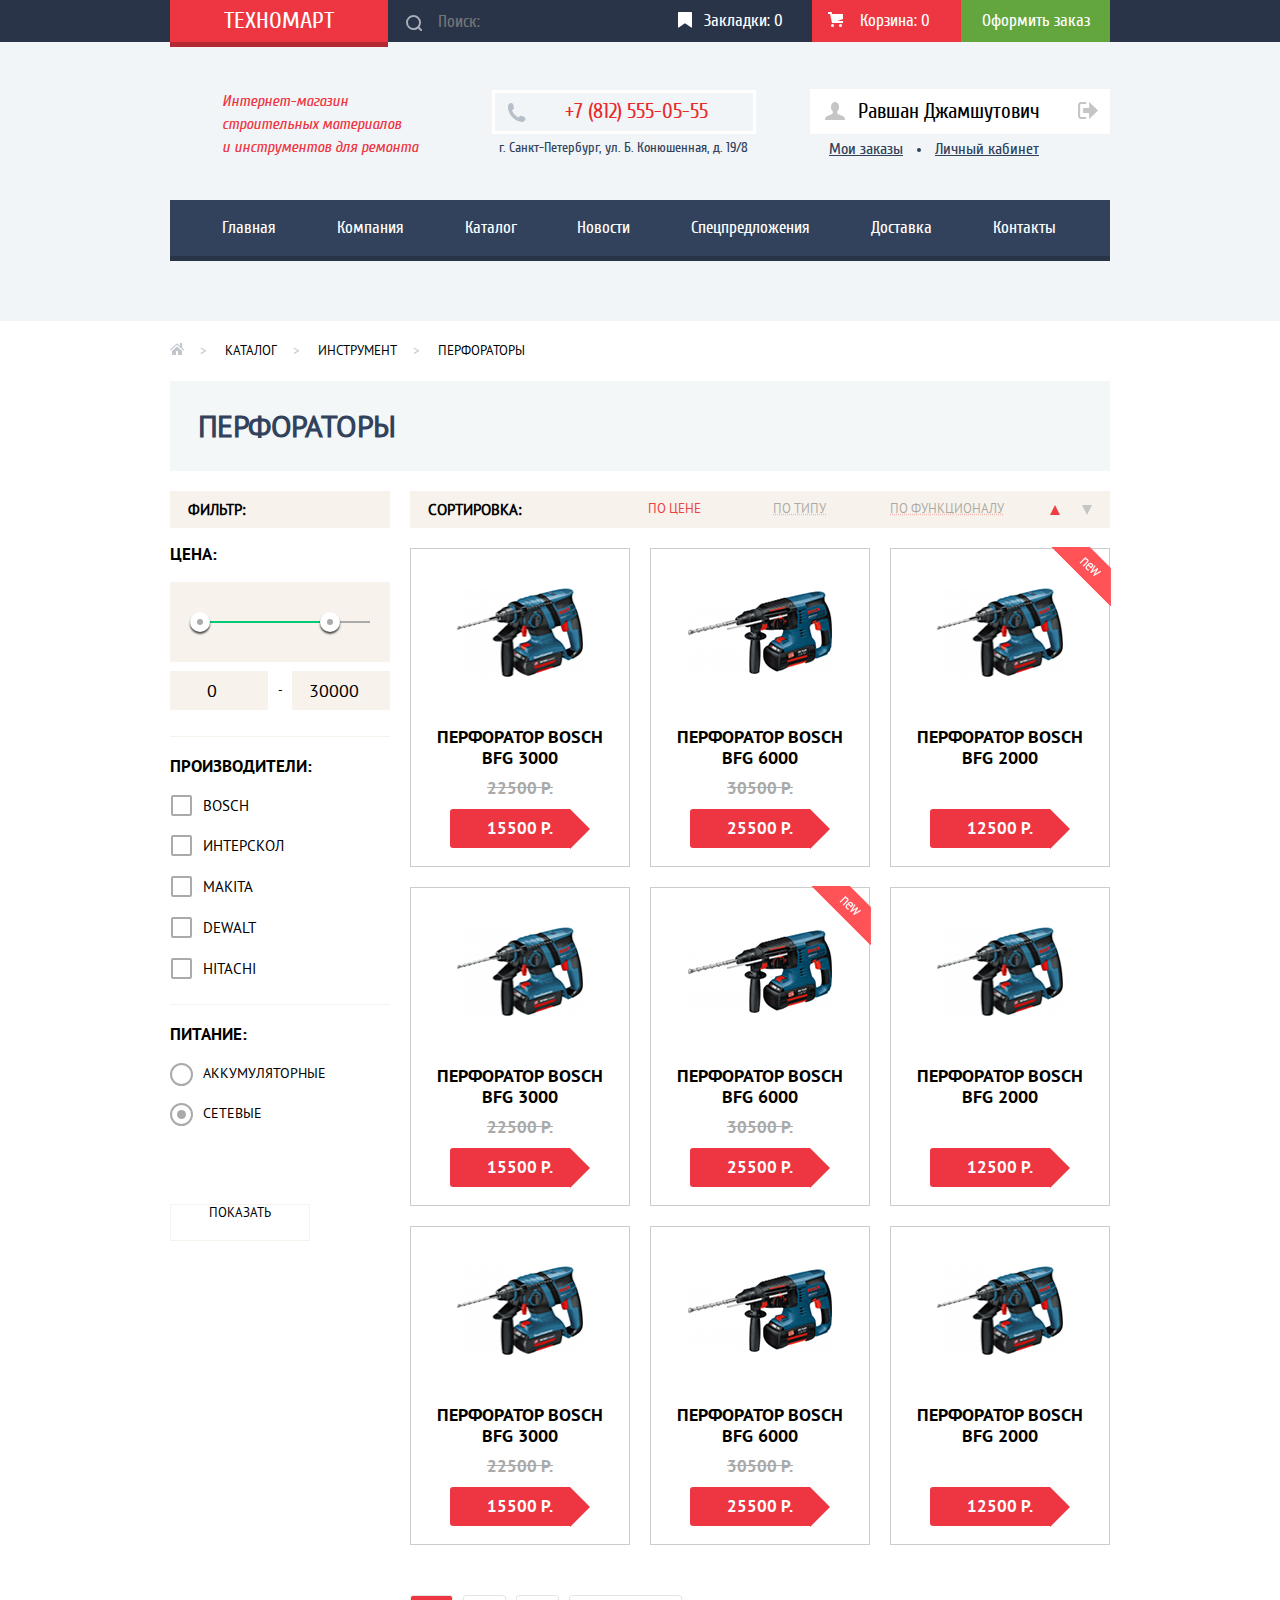
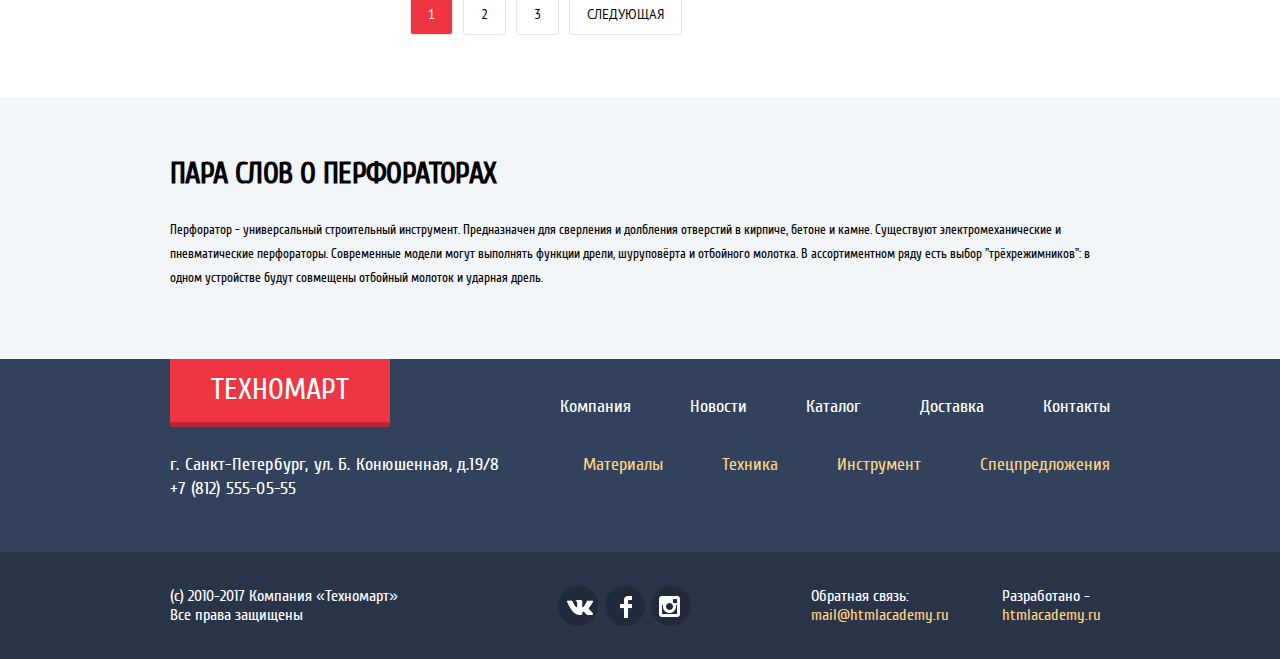
==== commit adad3493: "В каталоге корзина сделана красной по умолчанию" ====
--- a/catalog.html
+++ b/catalog.html
@@ -25,7 +25,7 @@
             </form>
           </li>
           <li class="header-shortcuts"><a href="#">Закладки: <span>0</span></a></li>
-          <li class="header-basket"><a href="#">Корзина: <span>0</span></a></li>
+          <li class="header-basket header-item-active"><a href="#">Корзина: <span>0</span></a></li>
           <li class="header-makeorder highlighted"><a href="#">Оформить заказ</a></li>
         </ul>
       </div>
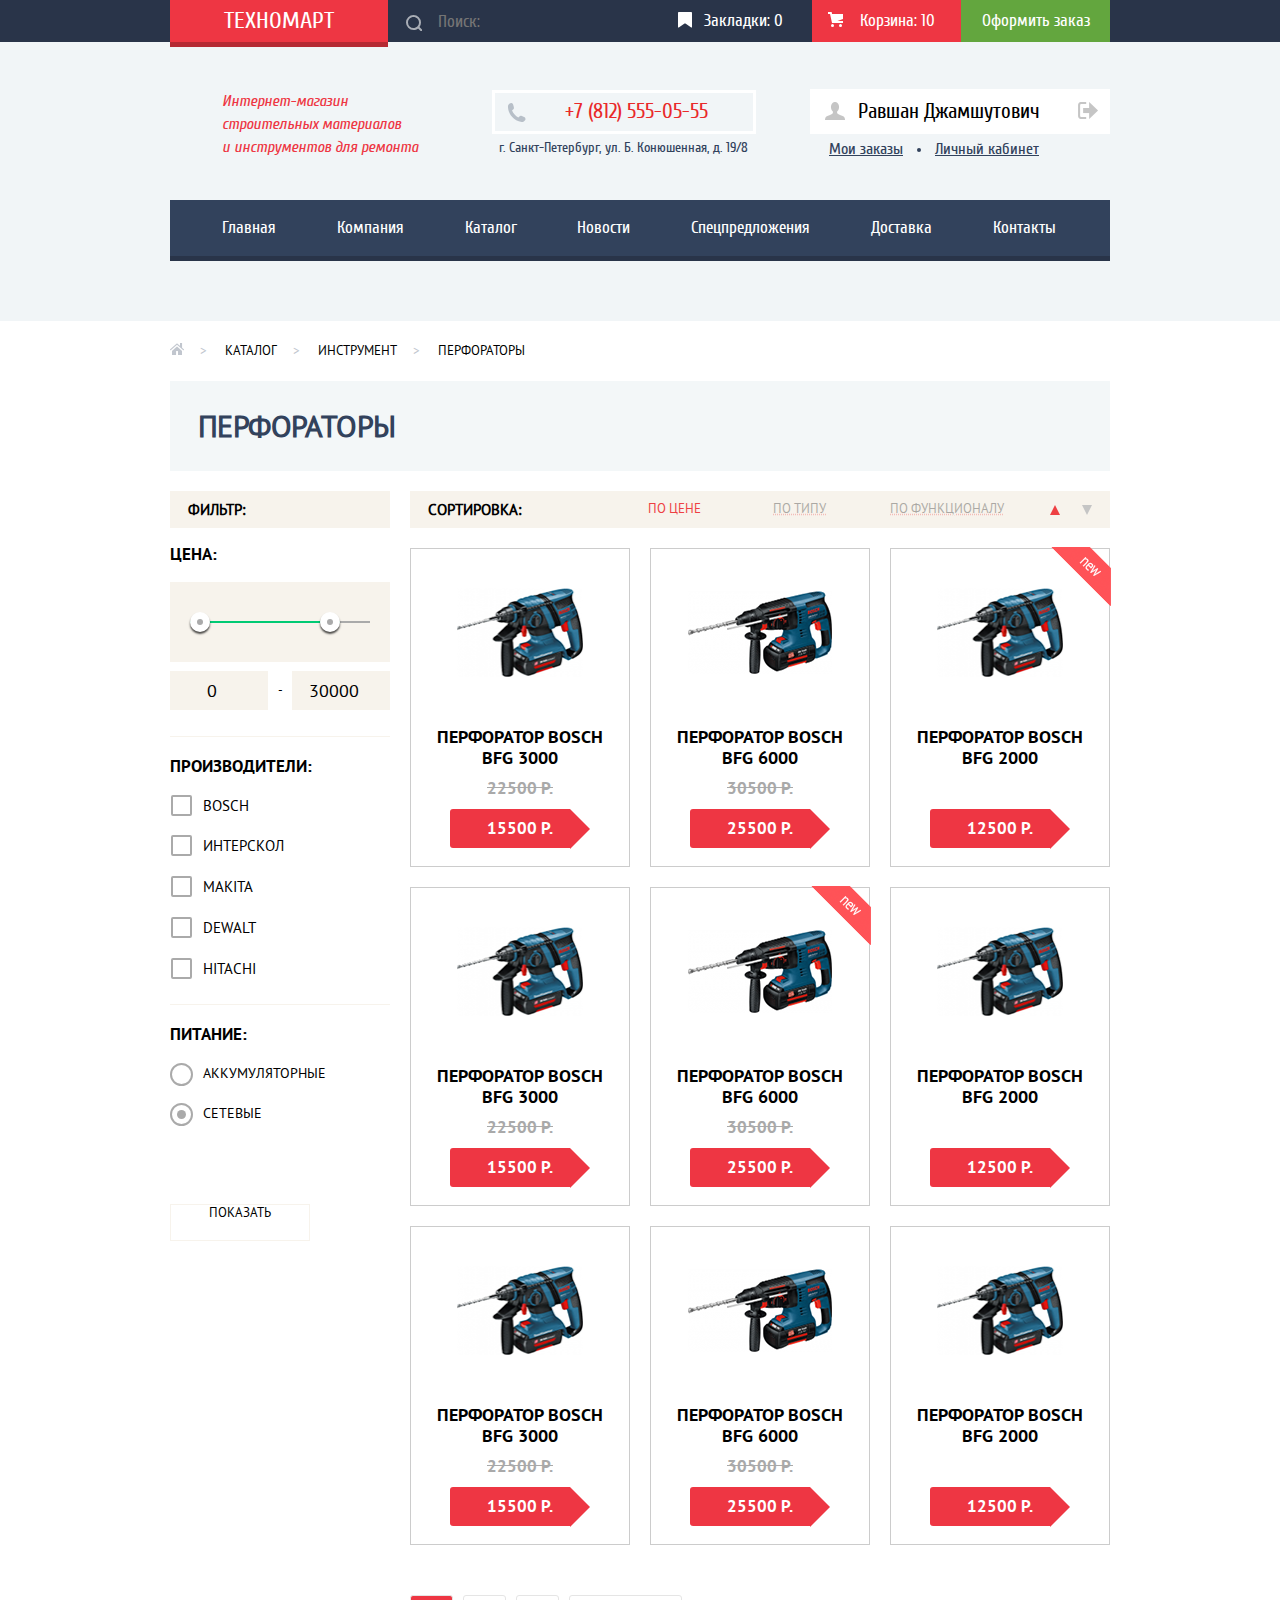
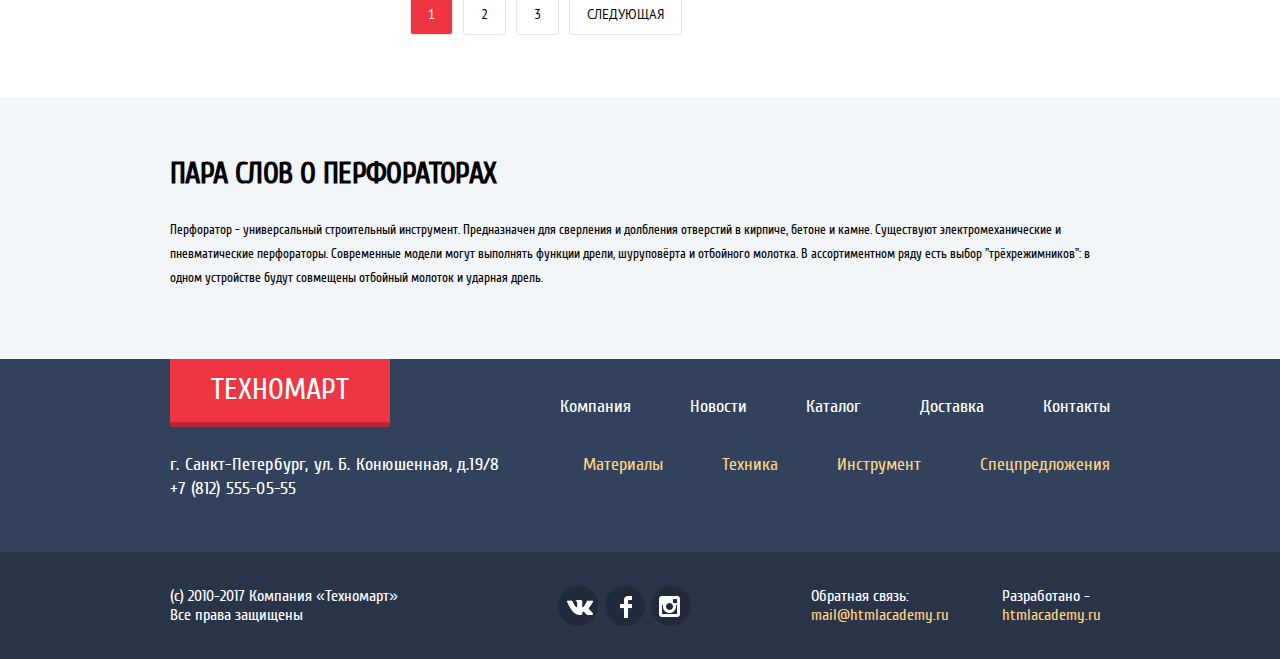
==== commit d5827f0d: "Изменил значение по умолчанию в каталоге на 10" ====
--- a/catalog.html
+++ b/catalog.html
@@ -25,7 +25,7 @@
             </form>
           </li>
           <li class="header-shortcuts"><a href="#">Закладки: <span>0</span></a></li>
-          <li class="header-basket header-item-active"><a href="#">Корзина: <span>0</span></a></li>
+          <li class="header-basket header-item-active"><a href="#">Корзина: <span>10</span></a></li>
           <li class="header-makeorder highlighted"><a href="#">Оформить заказ</a></li>
         </ul>
       </div>
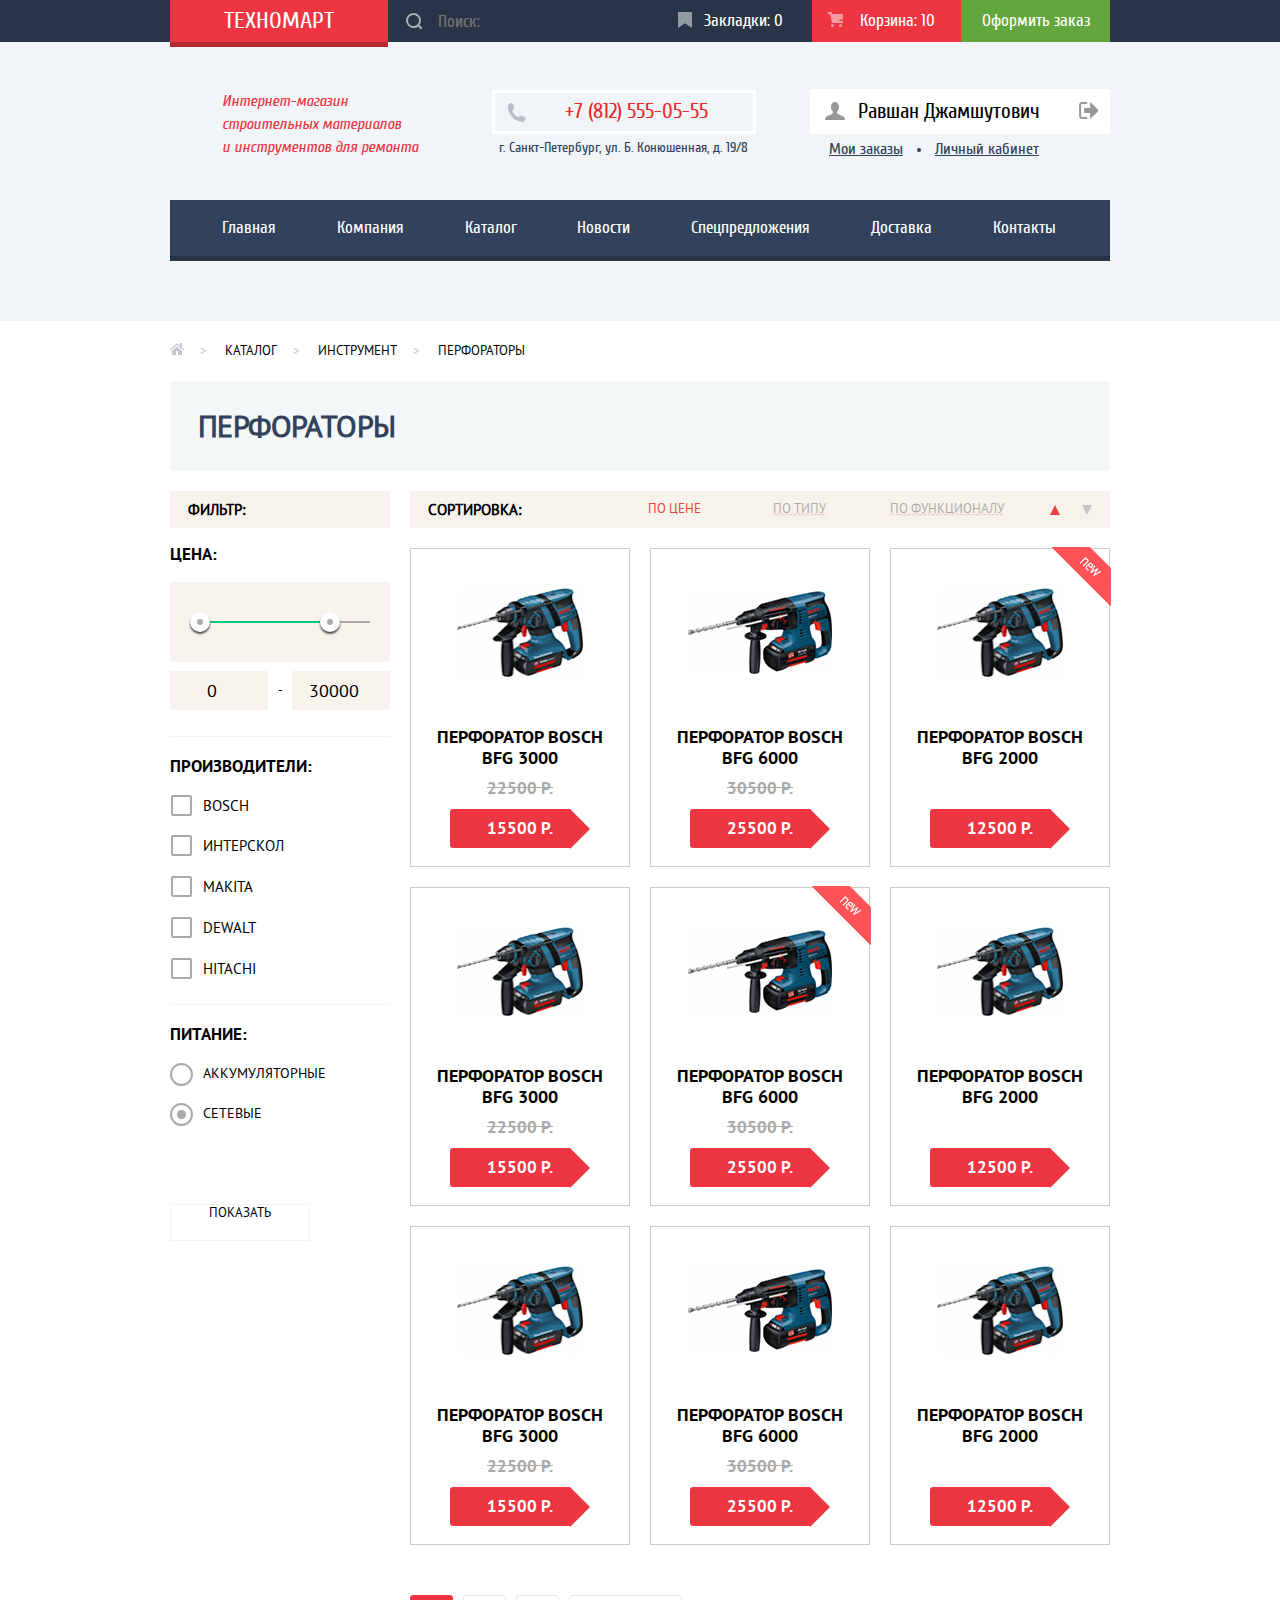
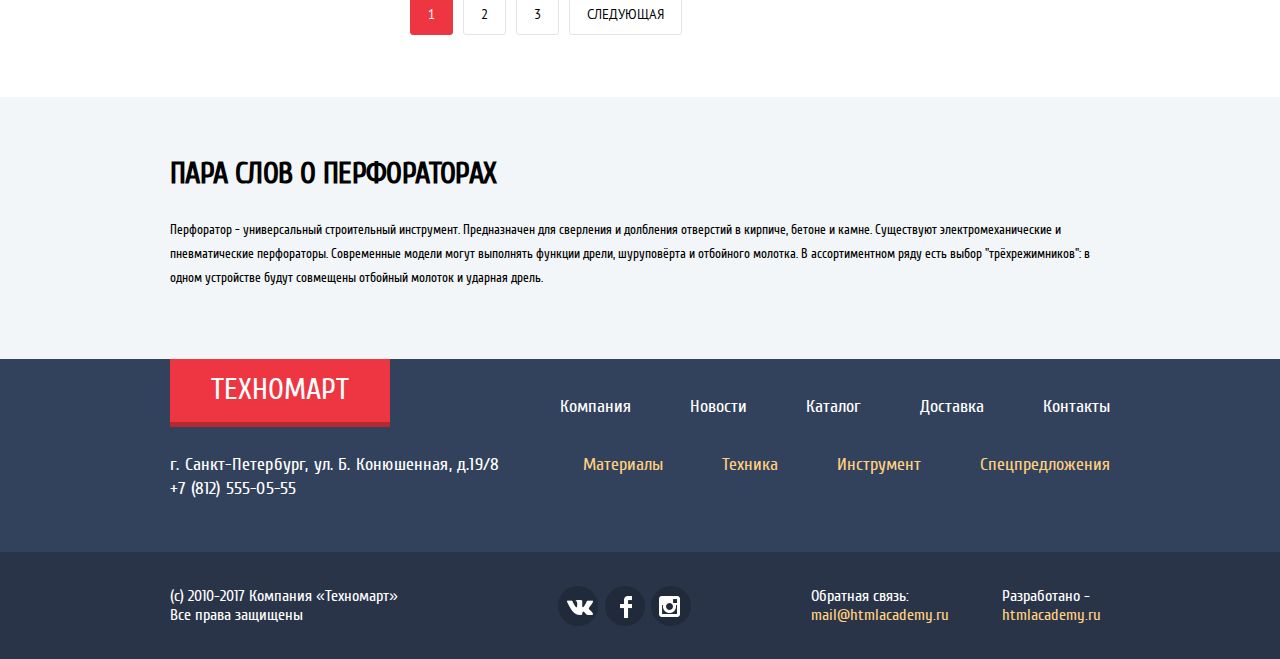
==== commit 06af24ac: "Дополнены стили" ====
--- a/catalog.html
+++ b/catalog.html
@@ -161,7 +161,7 @@
             <p class="filter-display-name">Питание:</p>
             <ul class="filter-list">
               <li class="filter-item">
-                <label class="filter-label-radio" for="filter-poweroption-battery">Аккумуляторные
+              <label class="filter-label-radio" for="filter-poweroption-battery">Аккумуляторные
                 <input class="filter-input-radio" type="radio" id="filter-poweroption-battery" name="filter-by-poweroption" value="battery">
                 <span class="checkbox-indicator"></span>
               </label>
--- a/css/style.css
+++ b/css/style.css
@@ -138,7 +138,7 @@
   width: 16px;
   height: 16px;
   left: 18px;
-  top: -27px;
+  top: -29px;
   z-index: 20;
 }
 .header-search-input:hover + .header-search-label::before {
@@ -170,20 +170,28 @@
   content: "";
   background-image: url("../img/icon-bookmark.svg");
   background-repeat: no-repeat;
+  opacity: 0.5;
   width: 16px;
   height: 16px;
   left: 30px;
   top: 12px;
 }
+.header-shortcuts:hover::before {
+  opacity: 1;
+}
 .header-basket::before {
   position: absolute;
   content: "";
   background-image: url("../img/icon-cart.svg");
   background-repeat: no-repeat;
+  opacity: 0.5;
   width: 16px;
   height: 16px;
   left: 16px;
   top: 12px;
+}
+.header-basket:hover::before {
+  opacity: 1;
 }
 /*кнопка становится красной, если какой-то товар добавлен в корзину или в закладки*/
 .header-item-active {
@@ -269,12 +277,16 @@
   content: "";
   background-image: url("../img/icon-login.svg");
   background-repeat: no-repeat;
+  /*fill="#c5c5c5" в svg заменён на #333*/
+  opacity: 0.5;
   width:20px;
   height: 20px;
   top:14px;
   left: 10px;
 }
-
+.header-enterlink:hover::before {
+  opacity: 1;
+}
 /* --------------            Главное меню           --------------*/
 .mainmenu {
   color: #fff;
@@ -974,13 +986,18 @@
 .username-link::before {
   position: absolute;
   content: "";
-  background-image: url("../img/icon-user.png");
+  background-image: url("../img/icon-user.svg");
   background-repeat: no-repeat;
+  /*fill="#c5c5c5" в svg заменён на #333*/
+  opacity: 0.5;
   width:20px;
   height: 20px;
   top:13px;
   left: 15px;
 }
+.username-link:hover::before {
+  opacity: 1;
+}
 .logout-icon {
   position: relative;
   display: block;
@@ -988,12 +1005,17 @@
 .logout-icon::after {
   position: absolute;
   content: "";
-  background-image: url("../img/icon-logout.png");
+  background-image: url("../img/icon-logout.svg");
   background-repeat: no-repeat;
+  /*fill="#c5c5c5" в svg заменён на #333*/
+  opacity: 0.5;
   width:20px;
   height: 20px;
   top:-10px;
   right: -58px;
+}
+.username-link:hover + .logout-icon::after, .logout-icon:hover::after {
+  opacity: 1;
 }
 /* линки на мои заказы и личный кабинет*/
 .user-link {
@@ -1013,6 +1035,13 @@
   top:8px;
   left: -18px;
   border-radius: 50%;
+}
+.user-link:hover {
+  color: rgb(238, 54, 67);
+}
+.user-link:active {
+  color: rgb(50, 66, 92);
+  opacity: 0.5;
 }
 /* ---------------------------------------------------------------*/
 /* --------------     Центральная часть экрана      --------------*/
@@ -1179,6 +1208,9 @@
   border-radius: 2px;
   cursor: pointer;
 }
+.filter-input-checkbox + .checkbox-indicator:hover {
+  border: 2px solid #888;
+}
 /*.filter-item input[type="checkbox"]:checked + .checkbox-indicator::before {*/
 .filter-input-checkbox:checked + .checkbox-indicator::before,  .filter-input-checkbox:checked + .checkbox-indicator::after {
   content: "";
@@ -1205,6 +1237,9 @@
   transform: rotate(-45deg);
   z-index: 51;
 }
+.filter-input-checkbox:checked + .checkbox-indicator:hover::before, .filter-input-checkbox:checked + .checkbox-indicator:hover::after {
+  background-color: #888;
+}
 .filter-input-checkbox {
   display: none;
 }
@@ -1219,20 +1254,31 @@
   border-radius: 50%;
   cursor: pointer;
 }
-/*.filter-item input[type="checkbox"]:checked + .checkbox-indicator::before {*/
+.filter-input-radio + .checkbox-indicator:hover {
+  border: 2px solid #888;
+}
 .filter-input-radio:checked + .checkbox-indicator::before {
   content: "";
   position: absolute;
-
-  background-color: #000000;
-}
-.filter-input-radio:checked + .checkbox-indicator::before {
   top: 5px;
   left: 5px;
   width: 9px;
   height: 9px;
   background-color: #aaa;
   border-radius: 50%;
+}
+.filter-input-radio:checked + .checkbox-indicator:hover::before {
+  background-color: #888;
+}
+/* **************** можно включить класс inactive для неактивных чекбоксов ***************** */
+.filter-label-checkbox.inactive, .filter-label-radio.inactive {
+  color: #ddd;
+}
+.checkbox-indicator.inactive, .checkbox-indicator:hover.inactive {
+  border-color: #ddd;
+}
+.filter-input-checkbox:checked + .checkbox-indicator.inactive::before, .filter-input-checkbox:checked + .checkbox-indicator.inactive::after, .filter-input-radio:checked + .checkbox-indicator.inactive::before {
+  background-color: #ddd;
 }
 
 .filter-input-checkbox, .filter-input-radio {
@@ -1268,6 +1314,9 @@
   color: #000;
   opacity: 0.3;
 }
+.sorter-radio:hover {
+  opacity: 1;
+}
 .sorter-selected {
   text-decoration: none;
   color: rgb(238, 64, 67);
@@ -1289,6 +1338,12 @@
 .sorter-descending {
   border-top: 10px solid rgb(197, 197, 197);
 }
+.sorter-ascending:hover {
+  border-bottom: 10px solid #333;
+}
+.sorter-descending:hover {
+  border-top: 10px solid #333;
+}
 .sorter-ascending.order-selected {
   border-bottom: 10px solid rgb(238, 64, 67);
 }
@@ -1312,11 +1367,19 @@
   color: #000;
   background-color: #fff;
   border: 1px solid rgb(229, 229, 229);
+  border-radius: 3px;
   text-decoration: none;
 }
-.pagenumber-active {
+.pagenumber-item:hover {
+  border: 1px solid #888;
+}
+.pagenumber-item:active {
+  border: 1px solid rgb(238, 54, 67);
+}
+.pagenumber-active, .pagenumber-active:hover {
   color: #fff;
   background-color: rgb(238, 54, 67);
+  border: 1px solid rgb(238, 54, 67);
 }
 
 
@@ -1417,9 +1480,9 @@
 }
 /*поле поиска с лупой*/
 .header-search-input {
-  display: flex;
+  /*display: flex;
   justify-content: center;
-  align-items: center;
+  align-items: center;*/
   margin-left:0;
   margin-right:auto;
   width: 260px;
@@ -2121,6 +2184,7 @@
   transform: translate(-50%,-50%);
   box-sizing: border-box;
   display: none;
+  z-index: 100;
 }
 .map-wrapper.show {
   display: block;
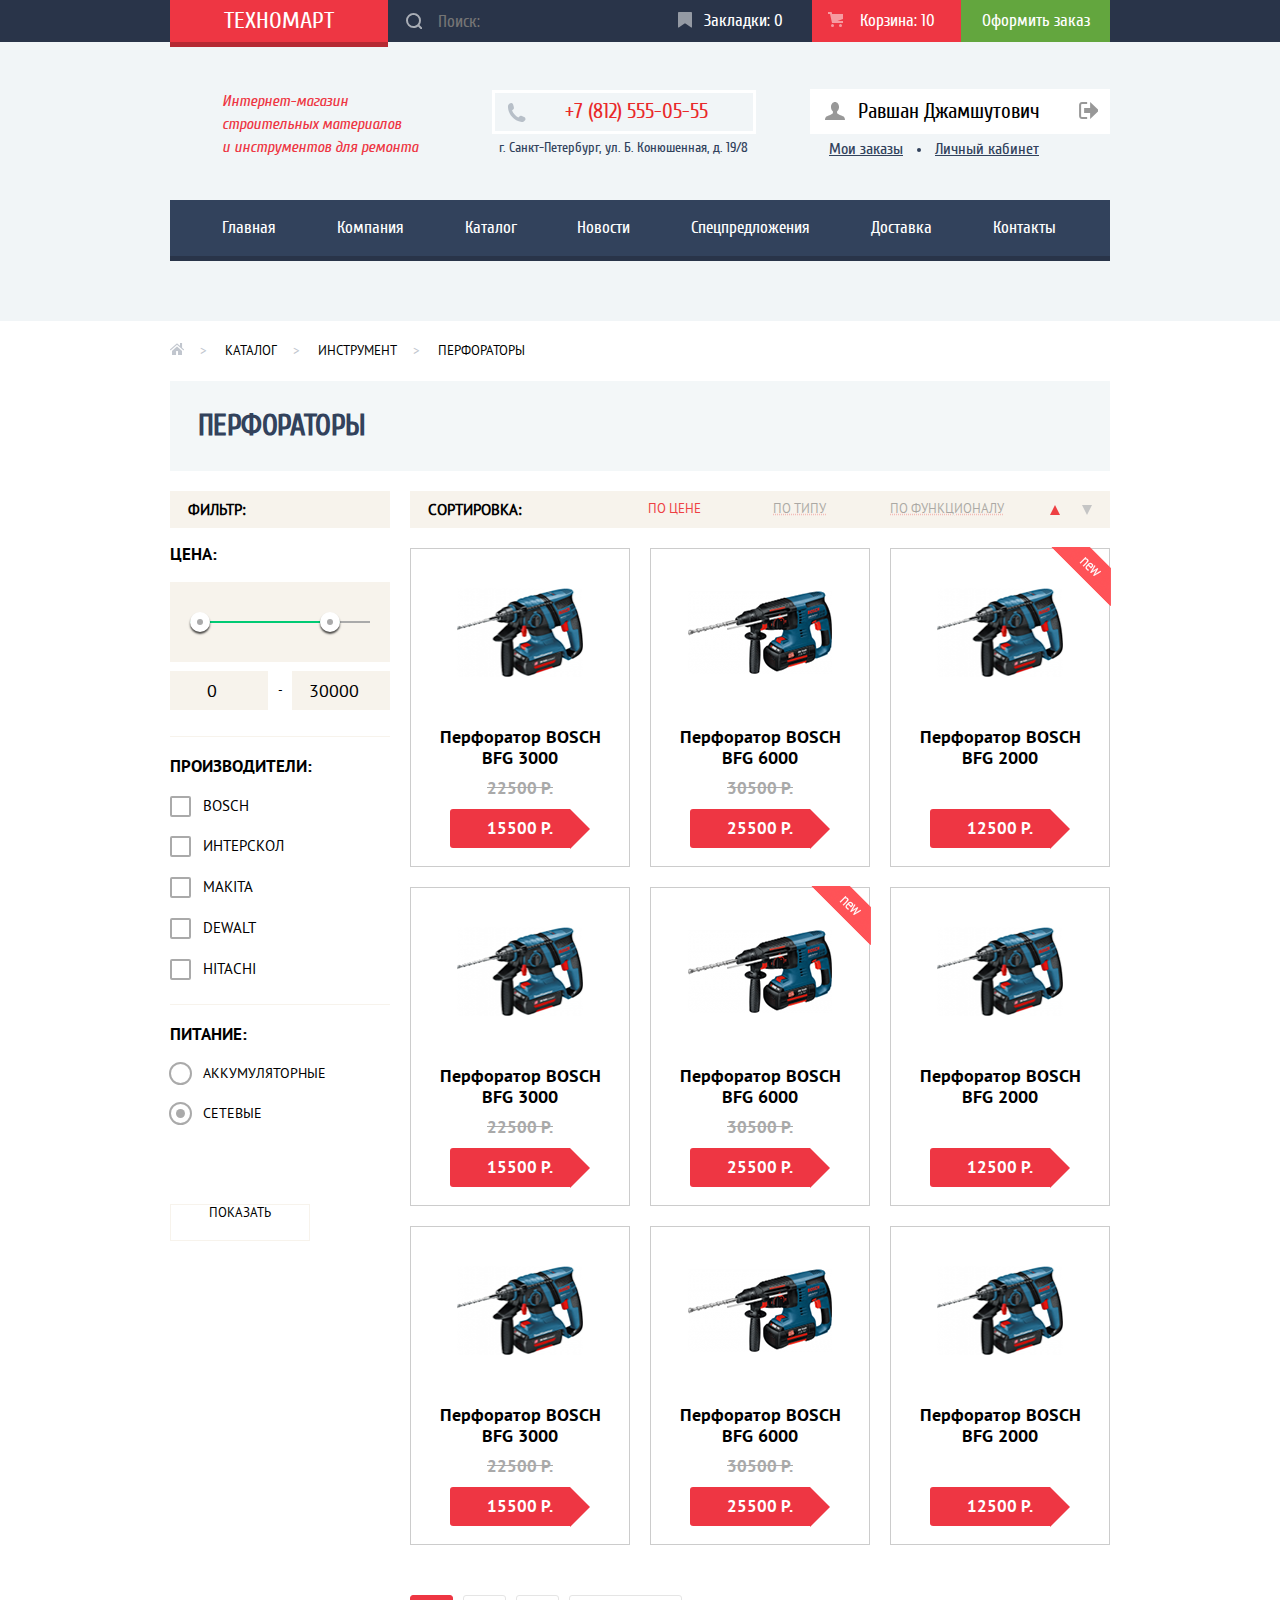
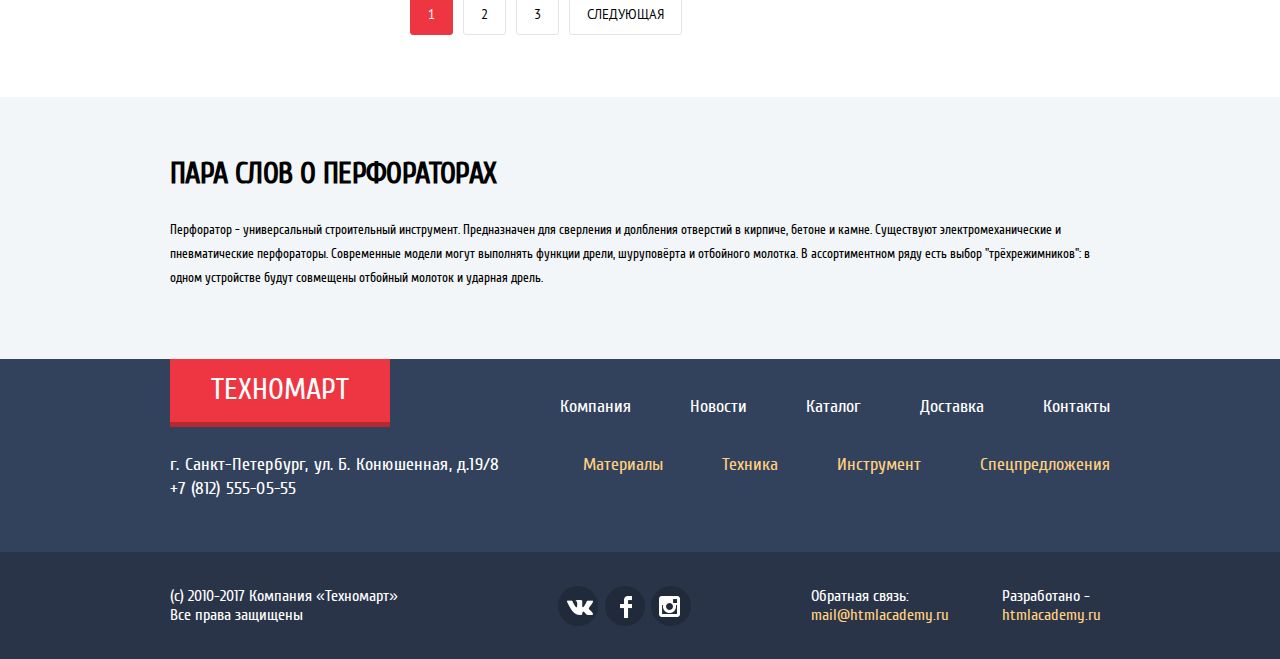
==== commit f453d915: "Упрощены стили чекбоксов и убран вертикальный flex для IE11" ====
--- a/catalog.html
+++ b/catalog.html
@@ -124,34 +124,24 @@
             <p class="filter-display-name">Производители:</p>
             <ul class="filter-list">
               <li class="filter-item">
-                <label class="filter-label-checkbox" for="filter-vendor-Bosch">Bosch
-                  <input class="filter-input-checkbox" type="checkbox" id="filter-vendor-Bosch" name="filter-by-vendor-Bosch">
-                  <span class="checkbox-indicator"></span>
-                </label>
-              </li>
-              <li class="filter-item">
-                <label class="filter-label-checkbox" for="filter-vendor-Interskol">Интерскол
-                  <input class="filter-input-checkbox" type="checkbox" id="filter-vendor-Interskol" name="filter-by-vendor-Interskol">
-                  <span class="checkbox-indicator"></span>
-                </label>
-              </li>
-              <li class="filter-item">
-                <label class="filter-label-checkbox" for="filter-vendor-Makita">Makita
-                  <input class="filter-input-checkbox" type="checkbox" id="filter-vendor-Makita" name="filter-by-vendor-Makita">
-                  <span class="checkbox-indicator"></span>
-                </label>
-              </li>
-              <li class="filter-item">
-                <label class="filter-label-checkbox" for="filter-vendor-Dewalt">Dewalt
-                  <input class="filter-input-checkbox" type="checkbox" id="filter-vendor-Dewalt" name="filter-by-vendor-Dewalt">
-                  <span class="checkbox-indicator"></span>
-                </label>
-              </li>
-              <li class="filter-item">
-                <label class="filter-label-checkbox" for="filter-vendor-Hitachi">Hitachi
-                  <input class="filter-input-checkbox" type="checkbox" id="filter-vendor-Hitachi" name="filter-by-vendor-Hitachi">
-                  <span class="checkbox-indicator"></span>
-                </label>
+                <input class="filter-input-checkbox" type="checkbox" id="filter-vendor-Bosch" name="filter-by-vendor-Bosch">
+                <label class="filter-label" for="filter-vendor-Bosch">Bosch</label>
+              </li>
+              <li class="filter-item">
+                <input class="filter-input-checkbox" type="checkbox" id="filter-vendor-Interskol" name="filter-by-vendor-Interskol">
+                <label class="filter-label" for="filter-vendor-Interskol">Интерскол</label>
+              </li>
+              <li class="filter-item">
+                <input class="filter-input-checkbox" type="checkbox" id="filter-vendor-Makita" name="filter-by-vendor-Makita">
+                <label class="filter-label" for="filter-vendor-Makita">Makita</label>
+              </li>
+              <li class="filter-item">
+                <input class="filter-input-checkbox" type="checkbox" id="filter-vendor-Dewalt" name="filter-by-vendor-Dewalt">
+                <label class="filter-label" for="filter-vendor-Dewalt">Dewalt</label>
+              </li>
+              <li class="filter-item">
+                <input class="filter-input-checkbox" type="checkbox" id="filter-vendor-Hitachi" name="filter-by-vendor-Hitachi">
+                <label class="filter-label" for="filter-vendor-Hitachi">Hitachi</label>
               </li>
             </ul>
           </div>
@@ -161,16 +151,12 @@
             <p class="filter-display-name">Питание:</p>
             <ul class="filter-list">
               <li class="filter-item">
-              <label class="filter-label-radio" for="filter-poweroption-battery">Аккумуляторные
                 <input class="filter-input-radio" type="radio" id="filter-poweroption-battery" name="filter-by-poweroption" value="battery">
-                <span class="checkbox-indicator"></span>
-              </label>
-              </li>
-              <li class="filter-item">
-                <label class="filter-label-radio" for="filter-poweroption-grid">Сетевые
+                <label class="filter-label for-radio" for="filter-poweroption-battery">Аккумуляторные</label>
+              </li>
+              <li class="filter-item">
                 <input class="filter-input-radio" type="radio" id="filter-poweroption-grid" name="filter-by-poweroption" value="grid" checked>
-                <span class="checkbox-indicator"></span>
-              </label>
+                <label class="filter-label for-radio" for="filter-poweroption-grid">Сетевые</label>
               </li>
             </ul>
           </div>
--- a/css/style.css
+++ b/css/style.css
@@ -1187,101 +1187,102 @@
   padding: 0;
   list-style: none;
 }
-.filter-label-checkbox {
+.filter-label {
   font-size: 15px;
-}
-.filter-label-radio {
+  position: relative;
+  cursor: pointer;
+}
+.filter-label.for-radio {
   font-size: 14px;
 }
 /* заменяю стандартные чекбоксы и радиокнопки на укрупнённые*/
 /**************************************************************************/
-.filter-item {
-  position: relative;
-}
-.filter-input-checkbox + .checkbox-indicator {
-  position: absolute;
-  top: -2px;
-  left: -32px;
+/*квадратная рамка*/
+.filter-input-checkbox + .filter-label::before {
+  content: "";
+  position: absolute;
+  top: 0px;
+  left: -33px;
   width: 17px;
   height: 17px;
   border: 2px solid #aaa;
   border-radius: 2px;
-  cursor: pointer;
-}
-.filter-input-checkbox + .checkbox-indicator:hover {
-  border: 2px solid #888;
-}
-/*.filter-item input[type="checkbox"]:checked + .checkbox-indicator::before {*/
-.filter-input-checkbox:checked + .checkbox-indicator::before,  .filter-input-checkbox:checked + .checkbox-indicator::after {
-  content: "";
-  position: absolute;
-
-  background-color: #000000;
-}
-.filter-input-checkbox:checked + .checkbox-indicator::before {
-  top: 8px;
-  left: 1px;
-  width: 10px;
-  height: 3px;
-  background-color: #aaa;
+}
+.filter-input-checkbox + .filter-label:hover::before {
+  border-color: #888;
+}
+/*галочка*/
+.filter-input-checkbox:checked + .filter-label::after {
+  content: "";
+  position: absolute;
+  width: 8px;
+  height: 15px;
+  top: -3px;
+  left: -24px;
+  background-color: transparent;
+  border-bottom: 3px solid #aaa;
+  border-right: 3px solid #aaa;
+  box-shadow: inset -1px 0px 0 0 #fff, 1px 0px 0 0 #fff;
   transform: rotate(45deg);
-  z-index: 61;
-}
-.filter-input-checkbox:checked + .checkbox-indicator::after {
-  top: 5px;
-  left: 5px;
-  width: 18px;
-  height: 3px;
-  background-color: #aaa;
-  border: 1px solid white;
-  transform: rotate(-45deg);
-  z-index: 51;
-}
-.filter-input-checkbox:checked + .checkbox-indicator:hover::before, .filter-input-checkbox:checked + .checkbox-indicator:hover::after {
-  background-color: #888;
-}
+}
+.filter-input-checkbox:checked + .filter-label:hover::after {
+  border-bottom-color: #888;
+  border-right-color: #888;
+}
+/* *************** можно деактивировать чекбоксы, задав им disabled ****************/
+.filter-input-checkbox:disabled + .filter-label, .filter-input-radio:disabled + .filter-label {
+  color: #ddd;
+}
+.filter-input-checkbox:disabled + .filter-label::before {
+  border-color: #ddd;
+}
+.filter-input-checkbox:disabled + .filter-label::after, .filter-input-checkbox:disabled + .filter-label:hover::after {
+  border-bottom-color: #ddd;
+  border-right-color: #ddd;
+}
+ /* ...и выключаем основной чекбокс*/
 .filter-input-checkbox {
   display: none;
 }
 /*************************** то же, radio *********************************/
-.filter-input-radio + .checkbox-indicator {
+/*внешний круг*/
+.filter-input-radio + .filter-label::before {
+  content: "";
   position: absolute;
   top: -2px;
-  left: -33px;
+  left: -34px;
   width: 19px;
   height: 19px;
   border: 2px solid #aaa;
   border-radius: 50%;
   cursor: pointer;
 }
-.filter-input-radio + .checkbox-indicator:hover {
-  border: 2px solid #888;
-}
-.filter-input-radio:checked + .checkbox-indicator::before {
+.filter-input-radio + .filter-label:hover::before {
+  border-color: #888;
+}
+/*внутренняя точка*/
+.filter-input-radio:checked + .filter-label::after {
   content: "";
   position: absolute;
   top: 5px;
-  left: 5px;
+  left: -27px;
   width: 9px;
   height: 9px;
   background-color: #aaa;
   border-radius: 50%;
 }
-.filter-input-radio:checked + .checkbox-indicator:hover::before {
+.filter-input-radio:checked + .filter-label:hover::after {
   background-color: #888;
 }
-/* **************** можно включить класс inactive для неактивных чекбоксов ***************** */
-.filter-label-checkbox.inactive, .filter-label-radio.inactive {
-  color: #ddd;
-}
-.checkbox-indicator.inactive, .checkbox-indicator:hover.inactive {
+/* *************** можно деактивировать чекбоксы, задав им disabled ****************/
+.filter-input-radio:disabled + .filter-label::before {
   border-color: #ddd;
 }
-.filter-input-checkbox:checked + .checkbox-indicator.inactive::before, .filter-input-checkbox:checked + .checkbox-indicator.inactive::after, .filter-input-radio:checked + .checkbox-indicator.inactive::before {
+.filter-input-radio:disabled + .filter-label::after, .filter-input-radio:disabled + .filter-label:hover::after {
   background-color: #ddd;
 }
-
-.filter-input-checkbox, .filter-input-radio {
+/* ...и выключаем основной чекбокс*/
+.filter-input-radio {
   display: none;
 }
 /**************************************************************************/
@@ -1439,7 +1440,7 @@
   border: none;
   cursor: pointer;
 }
-.basket-button-inactive {
+.basket-button-inactive, .basket-button-inactive:hover {
   background-color: #fff;
   color: #000;
 }
@@ -1742,6 +1743,7 @@
 }
 /*обнуляем маржины у внутренних элементов*/
 .section-title-header {
+  font-family: "Cuprum", "Arial", sans-serif;
   margin: 0;
 }
 /*красная кнопка*/
@@ -1864,11 +1866,11 @@
   display: flex;
   flex-direction: row;
   justify-content: center;
-  align-content: center;
+  align-items: center;
 }
 /*логотип производителя*/
 .vendor-item img {
-  margin: auto;
+  margin: 0;
 }
 
 /**************************************************************/
@@ -1941,6 +1943,7 @@
 .services-description p {
   margin-top: 30px;
   margin-bottom: 28px;
+  line-height: 17px;
 }
 /*видимый класс для блоков сервиса*/
 .services-description.show {
@@ -1960,25 +1963,33 @@
 }
 /*о компании*/
 .ourcompany {
-  display: flex;
+  /*display: flex;
   flex-direction: column;
-  align-items: flex-start;
+  align-items: flex-start;*/
+  display: block;
   width: 521px;
 }
 /*контакты*/
 .ourcontacts {
-  display: flex;
-  flex-direction: column;
+  /*display: flex;
+  flex-direction: column;*/
+  display: block;
   width: 300px;
   /*border: 1px dashed red;*/
 }
 /*расстановка текста*/
 .ourcompany h2, .ourcontacts h2 {
   margin-top: 0;
-  margin-bottom: 10px;
+  /*margin-bottom: 10px;*/
+  margin-bottom: 24px;
+}
+.ourcompany p, ourcontacts p {
+  line-height: 24px;
+  margin-top: 24px;
 }
 .ourcontacts-description {
   width: 170px;
+  margin-bottom: 31px;
 }
 /*список транспортных компаний*/
 .transport-list {
@@ -1990,7 +2001,7 @@
 /*кнопка "подробнее о компании"*/
 .ourcompany-link {
   width: 220px;
-  margin-top: 10px;
+  margin-top: 28px;
 }
 
 /*малая карта проезда*/
@@ -2002,7 +2013,7 @@
 .ourcontacts-link {
   width: 100%;
   margin-bottom: 0;
-  margin-top: auto;
+  margin-top: 36px;
 }
 /**************************************************************/
 /**************************************************************/
@@ -2271,7 +2282,6 @@
   width: 220px;
   display: flex;
   flex-direction: column;
-  align-content: flex-start;
   /*border: 1px dashed red;*/
 }
 /*двойной слайдер в фильтре*/
@@ -2352,6 +2362,9 @@
 }
 .sorter-descending {
   margin-right: 18px;
+}
+.catalog-details {
+  text-transform: none;
 }
 /*окно с карточками товаров*/
 .catalog-list {
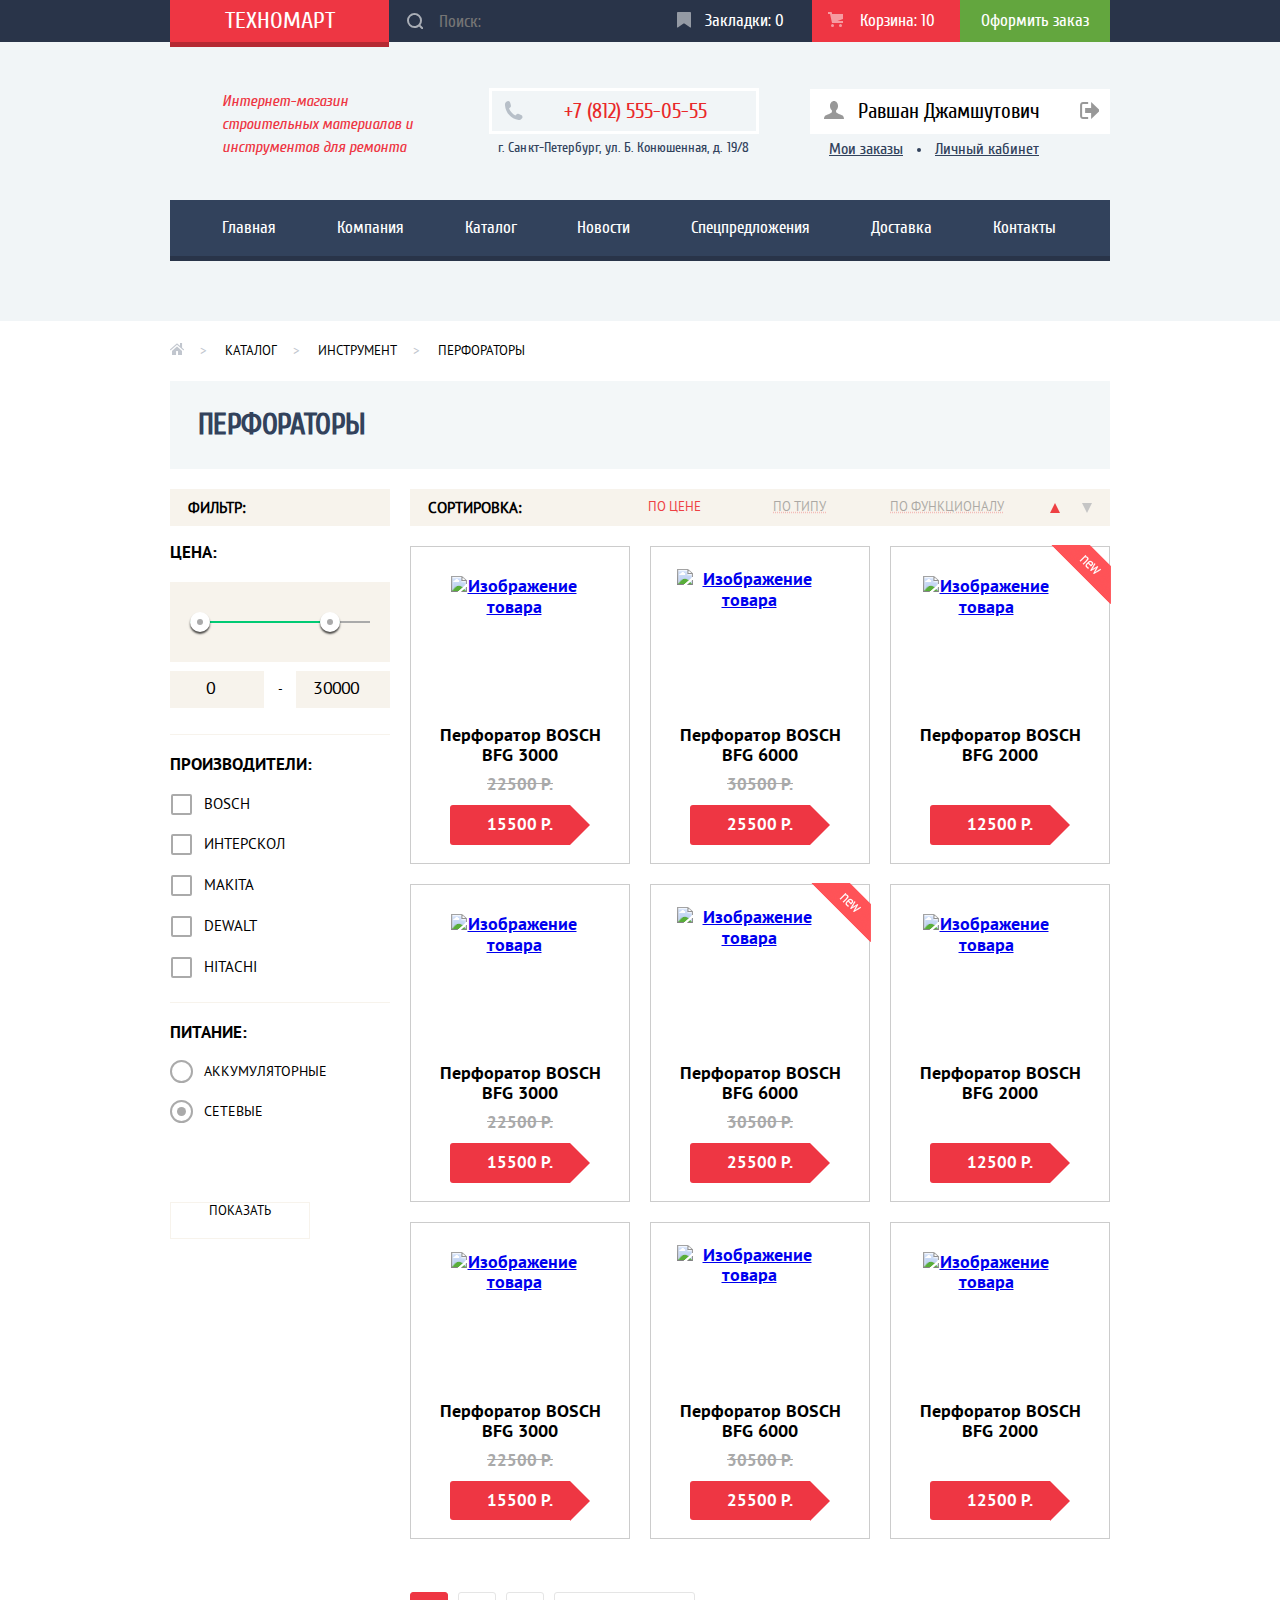
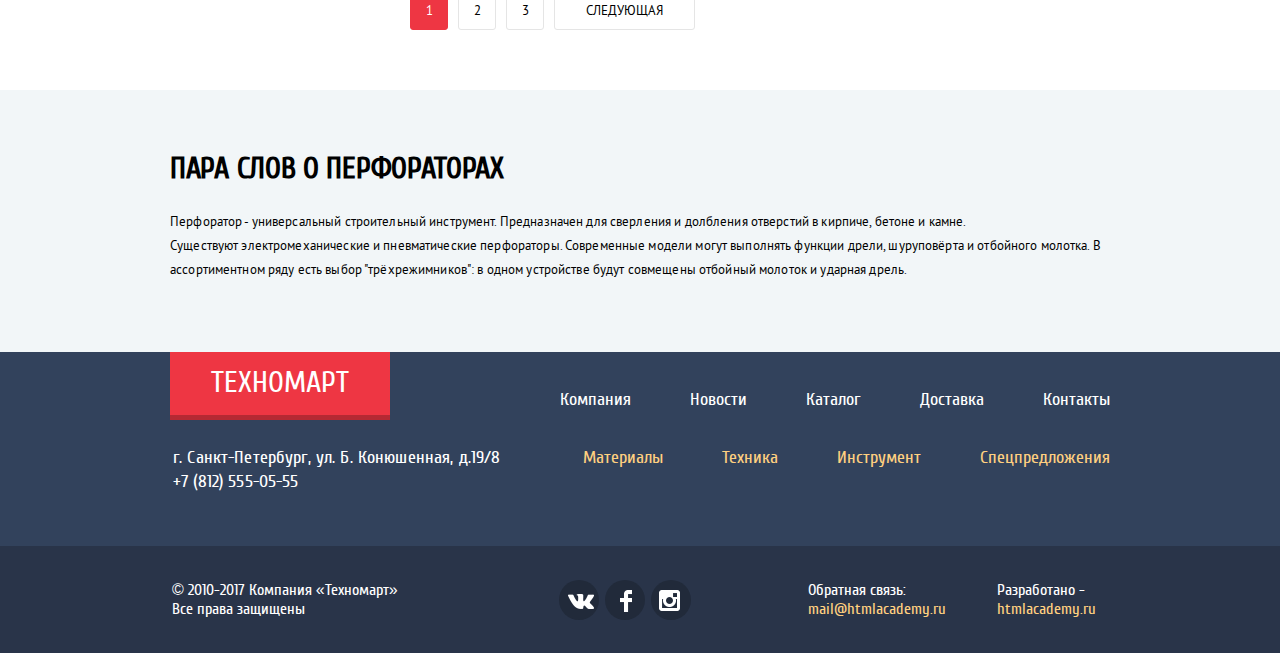
==== commit 5094aaa7: "Исправлены замечания проверяющего №1" ====
--- a/catalog.html
+++ b/catalog.html
@@ -4,7 +4,7 @@
     <meta charset="utf-8">
     <title>Техномарт: каталог инструментов</title>
     <link href="css/normalize.css" rel="stylesheet">
-    <link href="css/style.css" rel="stylesheet">
+    <link href="css/style-mini.css" rel="stylesheet">
   </head>
   <body>
 
@@ -34,7 +34,7 @@
       <!--Адрес магазина и кнопки авторизации-->
       <div class="header-middle">
       <div class="header-middle-wrapper">
-        <p class="header-mission">Интернет-магазин строительных материалов<br>и инструментов для ремонта</p>
+        <p class="header-mission">Интернет-магазин строительных материалов и инструментов для ремонта</p>
         <div class="header-address">
           <a class="header-calllink" href="call.html">+7 (812) 555-05-55</a>
           <p>г. Санкт-Петербург, ул. Б. Конюшенная, д. 19/8</p>
@@ -45,7 +45,9 @@
         </div>
         <div class="logged-in show">
           <div class="header-username">
-            <a href="profile.html" class="username-link">Равшан Джамшутович</a>
+            <a href="profile.html" class="username-link">Равшан Джамшутович
+              <!-- Интернет-магазин строительных материалов и инструментов для ремонта -->
+            </a>
             <a class="logout-icon" href="logout.html" title="Выйти"></a>
           </div>
           <div class="user-links">
@@ -81,7 +83,7 @@
           <li class="breadcrumbs-item-home"><a href="catalog.html" title="Домой"></a></li>
           <li class="breadcrumbs-item"><a href="catalog.html">Каталог</a></li>
           <li class="breadcrumbs-item"><a href="#">Инструмент</a></li>
-          <li class="breadcrumbs-item"><a href="#">Перфораторы</a></li>
+          <li class="breadcrumbs-item">Перфораторы</li>
         </ul>
       </nav>
 
@@ -101,20 +103,24 @@
           <div class="filter-price">
             <p class="filter-display-name">Цена:</p>
             <div class="filter-sliderbox">
+              <label class="visually-hidden" for="price-slider-min">Слайдер для минимальной цены:</label>
               <input class="slider-min" type="range" id="price-slider-min" min="0" max="30000" step="100">
+              <label class="visually-hidden" for="price-slider-max">Слайдер для максимальной цены:</label>
               <input class="slider-max" type="range" id="price-slider-max" min="0" max="30000" step="100">
               <!-- линия № 9-->
               <div class="slider-background">
                 <!-- линия № 2 -->
-                <div class="minprice"></div>
+                <div class="minprice" tabindex="0"></div>
                 <div class="slider-foreground"></div>
-                <div class="maxprice"></div>
+                <div class="maxprice" tabindex="0"></div>
               </div>
             </div>
             <div class="filter-rangebox">
-              <input type="number" class="price-minvalue" name="filter-minprice" value="0">
+              <label class="visually-hidden" for="price-minvalue">Поле ввода минимальной цены:</label>
+              <input type="number" class="price-minvalue" id="price-minvalue" name="filter-minprice" value="0">
               <span>-</span>
-              <input type="number" class="price-maxvalue" name="filter-maxprice" value="30000">
+              <label class="visually-hidden" for="price-maxvalue">Поле ввода максимальной цены:</label>
+              <input type="number" class="price-maxvalue" id="price-maxvalue" name="filter-maxprice" value="30000">
             </div>
           </div>
 
@@ -125,23 +131,23 @@
             <ul class="filter-list">
               <li class="filter-item">
                 <input class="filter-input-checkbox" type="checkbox" id="filter-vendor-Bosch" name="filter-by-vendor-Bosch">
-                <label class="filter-label" for="filter-vendor-Bosch">Bosch</label>
+                <label class="filter-label" for="filter-vendor-Bosch" tabindex="0">Bosch</label>
               </li>
               <li class="filter-item">
                 <input class="filter-input-checkbox" type="checkbox" id="filter-vendor-Interskol" name="filter-by-vendor-Interskol">
-                <label class="filter-label" for="filter-vendor-Interskol">Интерскол</label>
+                <label class="filter-label" for="filter-vendor-Interskol" tabindex="0">Интерскол</label>
               </li>
               <li class="filter-item">
                 <input class="filter-input-checkbox" type="checkbox" id="filter-vendor-Makita" name="filter-by-vendor-Makita">
-                <label class="filter-label" for="filter-vendor-Makita">Makita</label>
+                <label class="filter-label" for="filter-vendor-Makita" tabindex="0">Makita</label>
               </li>
               <li class="filter-item">
                 <input class="filter-input-checkbox" type="checkbox" id="filter-vendor-Dewalt" name="filter-by-vendor-Dewalt">
-                <label class="filter-label" for="filter-vendor-Dewalt">Dewalt</label>
+                <label class="filter-label" for="filter-vendor-Dewalt" tabindex="0">Dewalt</label>
               </li>
               <li class="filter-item">
                 <input class="filter-input-checkbox" type="checkbox" id="filter-vendor-Hitachi" name="filter-by-vendor-Hitachi">
-                <label class="filter-label" for="filter-vendor-Hitachi">Hitachi</label>
+                <label class="filter-label" for="filter-vendor-Hitachi" tabindex="0">Hitachi</label>
               </li>
             </ul>
           </div>
@@ -152,11 +158,11 @@
             <ul class="filter-list">
               <li class="filter-item">
                 <input class="filter-input-radio" type="radio" id="filter-poweroption-battery" name="filter-by-poweroption" value="battery">
-                <label class="filter-label for-radio" for="filter-poweroption-battery">Аккумуляторные</label>
+                <label class="filter-label for-radio" for="filter-poweroption-battery" tabindex="0">Аккумуляторные</label>
               </li>
               <li class="filter-item">
                 <input class="filter-input-radio" type="radio" id="filter-poweroption-grid" name="filter-by-poweroption" value="grid" checked>
-                <label class="filter-label for-radio" for="filter-poweroption-grid">Сетевые</label>
+                <label class="filter-label for-radio" for="filter-poweroption-grid" tabindex="0">Сетевые</label>
               </li>
             </ul>
           </div>
@@ -198,8 +204,8 @@
             <!-- каждый элемент списка содержит карточку товара -->
             <li class="catalog-item">
               <article class="product-card">
-                <a class="product-image" href="#">
-                  <img src="img/BFG_3000.png" width="126" height="112" alt="Изображение товара">
+                <a class="product-image bfg3000" href="#">
+                  <img src="img/bfg_3000.png" width="126" height="112" alt="Изображение товара">
                 </a>
                 <div class="buy-block">
                   <button type="button" class="buy-button">Купить</button>
@@ -212,8 +218,8 @@
             </li>
             <li class="catalog-item">
               <article class="product-card">
-                <a class="product-image" href="#">
-                  <img src="img/BFG_6000.png" width="144" height="128" alt="Изображение товара">
+                <a class="product-image bfg6000" href="#">
+                  <img src="img/bfg_6000.png" width="144" height="128" alt="Изображение товара">
                 </a>
                 <div class="buy-block">
                   <button type="button" class="buy-button">Купить</button>
@@ -226,8 +232,8 @@
             </li>
             <li class="catalog-item newproduct">
               <article class="product-card">
-                <a class="product-image" href="#">
-                  <img src="img/BFG_2000.png" width="126" height="112" alt="Изображение товара">
+                <a class="product-image bfg2000" href="#">
+                  <img src="img/bfg_2000.png" width="126" height="112" alt="Изображение товара">
                 </a>
                 <div class="buy-block">
                   <button type="button" class="buy-button">Купить</button>
@@ -241,8 +247,8 @@
 
             <li class="catalog-item">
               <article class="product-card">
-                <a class="product-image" href="#">
-                  <img src="img/BFG_3000.png" width="126" height="112" alt="Изображение товара">
+                <a class="product-image bfg3000" href="#">
+                  <img src="img/bfg_3000.png" width="126" height="112" alt="Изображение товара">
                 </a>
                 <div class="buy-block">
                   <button type="button" class="buy-button">Купить</button>
@@ -255,8 +261,8 @@
             </li>
             <li class="catalog-item newproduct">
               <article class="product-card">
-                <a class="product-image" href="#">
-                  <img src="img/BFG_6000.png" width="144" height="128" alt="Изображение товара">
+                <a class="product-image bfg6000" href="#">
+                  <img src="img/bfg_6000.png" width="144" height="128" alt="Изображение товара">
                 </a>
                 <div class="buy-block">
                   <button type="button" class="buy-button">Купить</button>
@@ -269,8 +275,8 @@
             </li>
             <li class="catalog-item">
               <article class="product-card">
-                <a class="product-image" href="#">
-                  <img src="img/BFG_2000.png" width="126" height="112" alt="Изображение товара">
+                <a class="product-image bfg2000" href="#">
+                  <img src="img/bfg_2000.png" width="126" height="112" alt="Изображение товара">
                 </a>
                 <div class="buy-block">
                   <button type="button" class="buy-button">Купить</button>
@@ -283,8 +289,8 @@
             </li>
             <li class="catalog-item">
               <article class="product-card">
-                <a class="product-image" href="#">
-                  <img src="img/BFG_3000.png" width="126" height="112" alt="Изображение товара">
+                <a class="product-image bfg3000" href="#">
+                  <img src="img/bfg_3000.png" width="126" height="112" alt="Изображение товара">
                 </a>
                 <div class="buy-block">
                   <button type="button" class="buy-button">Купить</button>
@@ -297,8 +303,8 @@
             </li>
             <li class="catalog-item">
               <article class="product-card">
-                <a class="product-image" href="#">
-                  <img src="img/BFG_6000.png" width="144" height="128" alt="Изображение товара">
+                <a class="product-image bfg6000" href="#">
+                  <img src="img/bfg_6000.png" width="144" height="128" alt="Изображение товара">
                 </a>
                 <div class="buy-block">
                   <button type="button" class="buy-button">Купить</button>
@@ -311,8 +317,8 @@
             </li>
             <li class="catalog-item">
               <article class="product-card">
-                <a class="product-image" href="#">
-                  <img src="img/BFG_2000.png" width="126" height="112" alt="Изображение товара">
+                <a class="product-image bfg2000" href="#">
+                  <img src="img/bfg_2000.png" width="126" height="112" alt="Изображение товара">
                 </a>
                 <div class="buy-block">
                   <button type="button" class="buy-button">Купить</button>
@@ -331,10 +337,10 @@
         <nav class="pagenumber">
           <ul class="pagenumber-list">
             <li class="visually-hidden"><a class="pagenumber-item" href="#">Предыдущая</a></li>
-            <li><a class="pagenumber-item pagenumber-active" href="#">1</a></li>
+            <li><div class="pagenumber-item pagenumber-active">1</div></li>
             <li><a class="pagenumber-item" href="#">2</a></li>
             <li><a class="pagenumber-item" href="#">3</a></li>
-            <li><a class="pagenumber-item" href="#">Следующая</a></li>
+            <li><a class="pagenumber-item pagenumber-next" href="#">Следующая</a></li>
           </ul>
         </nav>
 
@@ -351,7 +357,7 @@
     <div class="category-comment-wrapper">
       <h2 class="section-title-header category-comment-header">Пара слов о перфораторах</h2>
       <p class="category-comment-text">
-        Перфоратор - универсальный строительный инструмент. Предназначен для сверления и долбления отверстий в кирпиче, бетоне и камне.
+        Перфоратор - универсальный строительный инструмент. Предназначен для сверления и долбления отверстий в кирпиче, бетоне и камне.<br>
         Существуют электромеханические и пневматические перфораторы. Современные модели могут выполнять функции дрели, шуруповёрта и отбойного молотка.
         В ассортиментном ряду есть выбор "трёхрежимников": в одном устройстве будут совмещены отбойный молоток и ударная дрель.
       </p>
@@ -389,7 +395,7 @@
       <div class="footer-bottom-wrapper">
         <!--Копирайт-->
         <div class="copyright">
-          (c) 2010-2017 Компания «Техномарт»
+          &copy; 2010-2017 Компания «Техномарт»
           Все права защищены
         </div>
         <div class="footer-social">
@@ -420,12 +426,12 @@
           </div>
           <!--Нижняя серая часть-->
           <div class="basket-bottom">
-            <button type="button" class="mainpage-link basket-button" name="ordered">Оформить заказ</button>
-            <button type="button" class="mainpage-link basket-button-inactive" name="continue">Продолжить покупки</button>
+            <a class="mainpage-link basket-button" href="makeorder.html">Оформить заказ</a>
+            <a class="mainpage-link basket-button-inactive" href="#">Продолжить покупки</a>
           </div>
         </form>
       </section>
     </footer>
-    <script src="js/catalog.js"></script>
+    <script src="js/catalog-mini.js"></script>
   </body>
 </html>
--- a/css/style-mini.css
+++ b/css/style-mini.css
@@ -0,0 +1 @@
+@font-face{font-family:"PT Sans";font-style:normal;font-weight:400;src:url(../fonts/ptsans.woff2) format("woff2"),url(../fonts/ptsans.woff) format("woff")}@font-face{font-family:"PT Sans Bold";font-style:normal;font-weight:700;src:url(../fonts/ptsansbold.woff2) format("woff2"),url(../fonts/ptsansbold.woff) format("woff")}@font-face{font-family:"Cuprum";font-style:italic;font-weight:400;src:url(../fonts/cuprum.woff2) format("woff2"),url(../fonts/cuprum.woff) format("woff"),url(../fonts/cuprum.ttf)}@font-face{font-family:"Cuprum Italic";font-style:italic;font-weight:400;src:url(../fonts/cuprumitalic.woff2) format("woff2"),url(../fonts/cuprumitalic.woff) format("woff"),url(../fonts/cuprumitalic.ttf)}@font-face{font-family:"Cuprum Bold";font-style:normal;font-weight:700;src:url(../fonts/cuprumbold.woff2) format("woff2"),url(../fonts/cuprumbold.woff) format("woff"),url(../fonts/cuprumbold.ttf)}body{font-family:"Cuprum","Arial",sans-serif;margin:0;padding:0}.visually-hidden{position:absolute;clip:rect(0,0,0,0);width:1px;height:1px;margin:-1px;overflow:hidden}.header-top{color:#fff;background-color:rgb(41,52,73);font-size:17px}.header-top ul{margin:0;padding:0;list-style:none}.header-top a{color:inherit;background-color:inherit}.header-logo-item{color:#fff;background-color:rgb(238,54,67)}.header-logo-item:hover{color:#fff;background-color:rgb(202,44,55)}.header-logo-item:active{color:#fff;background-color:rgb(186,39,50)}.header-logo{color:inherit;background-color:inherit;font-size:24px;text-transform:uppercase;text-decoration:none}.header-search-input{position:relative;color:#fff;font-family:"Cuprum","Arial",sans-serif;border:none;background-color:rgb(41,52,73)}.header-search-input:hover{color:#fff;background-color:rgb(33,42,58)}.header-search-input:focus{color:#000;background-color:#fff}.header-search-label{position:relative;display:block;width:0;height:0}.header-search-label::before{position:absolute;content:"";background-image:url(../img/icon-search.svg);background-repeat:no-repeat;opacity:.6;width:16px;height:16px;left:18px;top:-29px;z-index:20}.header-search-input:hover + .header-search-label::before{opacity:1}.header-search-input:focus + .header-search-label::before{background-image:url(../img/icon-search-red.svg);opacity:1}.header-shortcuts,.header-basket{position:relative;color:#fff;background-color:rgb(41,52,73)}.header-shortcuts:hover,.header-basket:hover{color:#fff;background-color:rgb(33,42,58)}.header-shortcuts:active,.header-basket:active{color:#fff;opacity:.6;background-color:rgb(22,29,41)}.header-shortcuts::before{position:absolute;content:"";background-image:url(../img/icon-bookmark.svg);background-repeat:no-repeat;opacity:.5;width:16px;height:16px;left:28px;top:12px}.header-shortcuts:hover::before{opacity:1}.header-basket::before{position:absolute;content:"";background-image:url(../img/icon-cart.svg);background-repeat:no-repeat;opacity:.5;width:16px;height:16px;left:16px;top:12px}.header-basket:hover::before{opacity:1}.header-item-active{background-color:rgb(238,54,67)}.header-shortcuts a,.header-basket a,.header-makeorder a{text-decoration:none}.highlighted{color:#fff;background-color:rgb(99,166,62)}.highlighted:hover{color:#fff;background-color:rgb(95,187,45)}.highlighted:active{color:#fff;opacity:.6;background-color:rgb(81,133,52)}.header-middle,.header-bottom{color:#fff;background-color:rgb(241,245,247)}.header-mission{color:rgb(238,54,67);background-color:rgb(241,245,247);font-family:"Cuprum Italic","Arial",sans-serif;font-size:16px;line-height:23px}.header-address{color:rgb(50,66,92);background-color:rgb(241,245,247);font-size:14px;line-height:24px}.header-calllink{color:rgb(233,41,42);background-color:rgb(241,245,247);font-size:21px;text-decoration:none}.header-calllink::before{position:absolute;content:"";background-image:url(../img/icon-phone.svg);background-repeat:no-repeat;width:19px;height:19px;left:12px;top:10px}.header-enterlink,.header-registerlink{color:#000;background-color:#fff;font-size:21px;text-decoration:none}.header-enterlink:hover,.header-registerlink:hover{color:rgb(238,53,67);background-color:#fff}.header-enterlink:active,.header-registerlink:active{color:#000;opacity:.3;background-color:#fff}.header-enterlink a,.header-registerlink a{color:inherit;background-color:inherit}.header-enterlink::before{position:absolute;content:"";background-image:url(../img/icon-login.svg);background-repeat:no-repeat;opacity:.5;width:20px;height:20px;top:13px;left:14px}.header-enterlink:hover::before{opacity:1}.mainmenu{color:#fff;background-color:rgb(50,66,92);font-size:17px;margin:0;padding:0;list-style:none}.mainmenu-item:hover{color:#fff;background-color:rgb(41,52,73)}.mainmenu-item:active{color:#fff;opacity:.5;background-color:rgb(29,39,57)}.mainmenu-item a{color:inherit;background-color:inherit;text-decoration:none}.index-container{color:#fff}.offering-item{background-repeat:no-repeat;text-decoration:none}.materials{color:#fff;background-color:rgb(255,191,71);background-image:url(../img/symbol_bucket.png);background-position:right 44px top 30px}.tools{color:#fff;background-color:rgb(59,188,227);background-image:url(../img/symbol_drill.png);background-position:right 27px top 30px}.machines{color:#fff;background-color:rgb(220,145,216);background-image:url(../img/symbol_tractor.png);background-position:right 30px top 30px}.revolver{position:relative;color:#fff;background-color:rgb(157,140,119);background-repeat:no-repeat;width:620px;height:264px;z-index:1}.perforator{background-image:url(../img/slider_1-min.jpg)}.drill{background-image:url(../img/layer125.png),url(../img/slider_2-min.jpg);background-position:289px 0,0 0}.revolver::after{position:absolute;content:"";background-repeat:no-repeat;z-index:-1;width:620px;height:264px;opacity:.3;top:0;left:0}.perforator::after{background-image:url(../img/slider_1_mask.png)}.drill::after{background-image:url(../img/slider_2_mask.png)}.revolver-header{font-size:36px;text-transform:uppercase;z-index:100;display:none}.revolver-description{font-family:"PT Sans","Arial",sans-serif;font-size:18px;z-index:100;display:none}.revolver-header.show,.revolver-description.show{display:block}.scroll-left,.scroll-right{position:absolute;content:"";background-color:transparent;border:none;background-repeat:no-repeat;width:40px;height:40px;top:113px;cursor:pointer}.scroll-left{background-image:url(../img/icon-left.svg);left:25px}.scroll-right{background-image:url(../img/icon-right.svg);right:2px}.scroll-left:active{-webkit-transform:translateX(-3px);-ms-transform:translateX(-3px);transform:translateX(-3px)}.scroll-right:active{-webkit-transform:translateX(3px);-ms-transform:translateX(3px);transform:translateX(3px)}.scroll-indicator-left,.scroll-indicator-right{position:absolute;content:"";width:10px;height:10px;background-color:rgba(255,255,255,.5);border-radius:50%;top:219px}.scroll-indicator-left{left:296px}.scroll-indicator-right{left:315px}.scroll-indicator-left.active::after,.scroll-indicator-right.active::after{position:absolute;content:"";width:6px;height:6px;background-color:rgba(238,54,67,.5);border-radius:50%;top:2px;left:2px}.discount{color:#fff;background-color:rgb(142,215,143);background-image:url(../img/symbol_basket.png);background-position:right 45px top 25px}.delivery{color:#fff;background-color:rgb(255,192,71);background-image:url(../img/symbol_car.png);background-position:right 30px top 31px}.offering-category{font-size:24px}.mainpage-link{color:#fff;background-color:rgb(238,54,67);font-size:14px;text-transform:uppercase;text-decoration:none;cursor:pointer}.mainpage-link:hover{background-color:rgb(202,44,55)}.mainpage-link:active{background-color:rgb(186,39,50)}.offering-transparentbox{color:#fff;background-color:rgba(0,0,0,.1);font-size:14px;text-transform:uppercase;text-decoration:none}.offering-transparentbox:hover{background-color:rgba(0,0,0,.2)}.offering-transparentbox:active{background-color:rgba(0,0,0,.3)}.popular header{color:rgb(50,66,92);background-color:rgb(249,245,240)}.section-title-header{font-size:30px;text-transform:uppercase;letter-spacing:-.02em}.popular-list{padding:0;list-style:none}.product-card{color:#000;background-color:#fff;font-family:"PT Sans Bold","Arial",sans-serif;font-size:18px}.newproduct::after{content:"";position:absolute;background-image:url(../img/label_new_text.png);background-repeat:no-repeat;background-position:0 0;top:-1px;right:-1px;width:60px;height:60px;z-index:30}.buy-block{background-color:rgba(255,255,255,.9);z-index:10;display:none}.product-card:hover .buy-block{display:block}.product-card:hover{-webkit-box-shadow:0 5px 15px rgba(0,0,0,.5);box-shadow:0 5px 15px rgba(0,0,0,.5)}.buy-button,.to-favorities-button{position:relative;font-family:"Cuprum","Arial",sans-serif;font-size:14px;line-height:18px;text-transform:uppercase;text-decoration:none;color:#fff;background-color:rgb(99,166,62);border:3px solid rgb(99,166,62);padding:7px 0;border-radius:3px;cursor:pointer}.buy-button{border-bottom-color:rgb(81,133,52)}.buy-button::before{position:absolute;content:"";background:url(../img/icon-cart.svg);background-repeat:no-repeat;width:16px;height:16px;left:10px;top:8px}.buy-button:hover{color:#fff;background-color:rgb(95,187,45);border-color:rgb(95,187,45);border-bottom-color:rgb(81,133,52)}.buy-button:active{color:#fff;background-color:rgb(81,133,52);border-color:rgb(81,133,52)}.to-favorities-button{color:rgb(50,66,92);background-color:#fff}.to-favorities-button:hover{border-color:rgb(50,66,92)}.to-favorities-button:active{color:rgba(50,66,92,.3);border-color:rgb(193,198,206)}.product-oldprice{color:rgb(169,169,169);font-size:17px;text-transform:uppercase}.product-price{color:#fff;background-color:rgb(238,54,67);font-size:17px;text-transform:uppercase}.vendor-list{list-style:none;padding:0}.vendor-item{background-color:white}.vendor-item:hover{-webkit-box-shadow:0 5px 15px rgba(0,0,0,.5);box-shadow:0 5px 15px rgba(0,0,0,.5)}.vendor-item:active{opacity:.3;-webkit-box-shadow:0 2px 5px rgba(0,0,0,.5);box-shadow:0 2px 5px rgba(0,0,0,.5)}.services{color:#000;background-color:rgb(242,246,248);font-family:"Cuprum","Arial",sans-serif;font-size:13px;line-height:24px}.services-delivery{background-image:url(../img/delivery.png),url(../img/delivery_shade.png);background-repeat:no-repeat;background-position:732px 262px,472px 262px}.services-warranty{background-image:url(../img/warranty.png),url(../img/warranty_shade.png);background-repeat:no-repeat;background-position:770px 250px,552px 260px}.services-loan{background-image:url(../img/loan.png),url(../img/loan_shade.png);background-repeat:no-repeat;background-position:750px 250px,465px 250px}.services-menu{list-style:none;padding:0}.services-menu-item-active{color:rgb(50,66,92);background-color:#fff;font-family:"Cuprum Bold","Arial",sans-serif;font-size:21px}.services-menu-item-inactive{color:#fff;background-color:rgb(50,66,92);font-family:"Cuprum Bold","Arial",sans-serif;font-size:21px;border-bottom:1px solid rgb(78,99,124)}.services-menu-item-inactive:hover{color:#fff;background-color:rgb(41,52,73)}.services-menu-item-inactive:active{color:rgb(50,66,92);background-color:#fff}.services-link{color:inherit;background-color:inherit;text-decoration:none}.services-menu::after{position:absolute;content:"";width:10px;height:260px;top:-40px;right:0;background-image:url(../img/vertical_bar.png);background-repeat:no-repeat;background-size:10px 260px;z-index:10}.services-description h3{color:rgb(50,66,92);background-color:rgb(242,246,248);font-size:36px;text-transform:uppercase;letter-spacing:-.016em}.services-slogan,.services-description p{font-family:"PT Sans","Arial",sans-serif;font-size:13px;line-height:24px}.delivery-description{width:275px}.warranty-description{width:375px}.loan-description{width:300px}.loan-link{width:196px}.ourcompany,.ourcontacts{color:#000;background-color:#fff}.ourcompany-description,.ourcontacts-description{font-family:"PT Sans","Arial",sans-serif;font-size:13px;line-height:24px}.ourcompany-description{width:525px;letter-spacing:.009em}.ourcompany-description.more{width:415px;letter-spacing:.004em}.ourcontacts-description{width:195px}.transport-list{font-size:18px;padding:0;list-style:none}.transport-list li{position:relative}.transport-list li::before{position:absolute;content:"";width:25px;height:2px;top:20px;left:-36px;background-color:rgb(238,54,67)}.ourcontacts-map{background-color:rgb(236,239,230)}.footer-top{color:#fff;background-color:rgb(50,66,92);font-family:"Cuprum","Arial",sans-serif;font-size:18px}.main-footer-logo{color:#fff;background-color:rgb(238,54,67);font-size:30px;text-transform:uppercase;text-decoration:none}.footer-address{text-decoration:none;letter-spacing:.008em}.footer-navigation ul{padding:0;list-style:none}.footer-navigation-item{color:inherit;background-color:inherit;text-decoration:none}.footer-navigation-item:hover{text-decoration:underline}.footer-navigation-item:active{text-decoration:none;opacity:.5}.footernav-highlighted,.footer-highlightedlink{color:rgb(255,208,128);background-color:inherit}.footer-bottom{color:#fff;background-color:rgb(41,52,73);font-size:16px}.footer-social ul{padding:0;list-style:none}.social-link{color:#fff;background-color:rgb(33,42,58);width:40px;height:40px;border-radius:50%}.social-link:hover{color:#fff;background-color:rgb(238,54,67)}.vkontante,.facebook,.instagram{position:relative;display:block;width:0;height:0}.vkontante::before{position:absolute;content:"";background-image:url(../img/icon-vk.png);background-repeat:no-repeat;top:14px;left:9px;width:30px;height:30px}.facebook::before{position:absolute;content:"";background-image:url(../img/icon-fb.png);background-repeat:no-repeat;top:10px;left:15px;width:30px;height:30px}.instagram::before{position:absolute;content:"";background-image:url(../img/icon-insta.png);background-repeat:no-repeat;top:10px;left:8px;width:30px;height:30px}.footer-highlightedlink{text-decoration:none}.footer-highlightedlink:hover{text-decoration:underline}.footer-highlightedlink:active{text-decoration:none;color:rgb(238,54,67)}.write-us{position:absolute;top:0;left:0;color:#000;background-color:#fff;border-top:7px solid rgb(255,83,87);-webkit-box-shadow:0 0 25px rgba(0,0,0,.8);box-shadow:0 0 25px rgba(0,0,0,.8);z-index:100}.write-us-wrapper{position:relative}.write-us-label{font-size:18px}.write-us-header input,.write-us-central textarea{display:block;font-size:12px;border:1px solid rgb(222,227,228);border-radius:2px}.write-us-bottom{color:#000;background-color:rgb(244,244,244)}.write-us-button{color:#fff;background-color:rgb(238,54,67);text-transform:uppercase;font-family:"Cuprum","Arial",sans-serif;padding:0;border:none}.modal-close{position:absolute;top:10px;right:10px;width:30px;height:30px;font-size:0;background-color:transparent;border:0;cursor:pointer}.modal-close::before,.modal-close::after{content:"";position:absolute;top:9px;left:8px;width:27px;height:5px;border-radius:2px;background-color:rgb(255,83,87)}.modal-close::before{-webkit-transform:rotate(45deg);-ms-transform:rotate(45deg);transform:rotate(45deg)}.modal-close::after{-webkit-transform:rotate(-45deg);-ms-transform:rotate(-45deg);transform:rotate(-45deg)}.map{position:absolute;top:0;left:0;color:#000;background-color:rgb(238,234,227);background-image:url(../img/map_big.jpg);width:100%;height:100%;-webkit-box-shadow:0 0 25px rgba(0,0,0,.8);box-shadow:0 0 25px rgba(0,0,0,.8);z-index:2}.map-close{z-index:4}.header-username{position:relative;display:-webkit-box;display:-ms-flexbox;display:flex;-webkit-box-align:center;-ms-flex-align:center;align-items:center;color:#000;background-color:#fff;font-size:21px;text-decoration:none;min-height:45px;padding-left:48px}.username-link{text-decoration:none;color:inherit;display:-webkit-box;display:-ms-flexbox;display:flex;width:210px;min-height:26px;-ms-flex-wrap:wrap;flex-wrap:wrap;-webkit-box-pack:start;-ms-flex-pack:start;justify-content:flex-start;-webkit-box-align:start;-ms-flex-align:start;align-items:flex-start;-ms-flex-line-pack:start;align-content:flex-start;-webkit-box-sizing:border-box;box-sizing:border-box;padding:10px 0}.username-link::before{position:absolute;content:"";background-image:url(../img/icon-user.svg);background-repeat:no-repeat;opacity:.5;width:20px;height:20px;top:12px;left:14px}.username-link:hover::before{opacity:1}.username-link:active,.username-link:focus{opacity:.3}.logout-icon{display:block}.logout-icon::after{position:absolute;content:"";background-image:url(../img/icon-logout.svg);background-repeat:no-repeat;opacity:.5;width:20px;height:20px;top:13px;right:11px}.logout-icon:hover::after{opacity:1}.logout-icon:active::after,.logout-icon:focus::after{opacity:.3}.user-link{position:relative;color:rgb(50,66,92);font-size:16px;text-decoration:underline}.user-link:last-child::before{position:absolute;content:"";display:block;background-color:rgb(50,66,92);width:4px;height:4px;top:8px;left:-18px;border-radius:50%}.user-link:hover{color:rgb(238,54,67)}.user-link:active{color:rgb(50,66,92);opacity:.5}.catalog-container{color:#000;background-color:#fff;font-family:"PT Sans","Arial",sans-serif;font-size:13px;text-transform:uppercase}.breadcrumbs ul{padding:0;list-style:none}.breadcrumbs-item a{color:inherit;background-color:inherit;text-decoration:none}.breadcrumbs-item::before{content:">";color:rgb(193,198,206);margin-right:18px}.breadcrumbs-item-home::before{content:url(../img/icon-home.png)}.catalog-header-box{color:rgb(50,66,92);background-color:rgb(243,247,248)}.catalog-header{color:inherit;background-color:rgb(247,243,236)}.filter-display-name{font-family:"PT Sans Bold","Arial",sans-serif;font-size:17px;margin-bottom:19px}.filter-sliderbox{background-color:rgb(247,243,236);display:-webkit-box;display:-ms-flexbox;display:flex;-webkit-box-align:center;-ms-flex-align:center;align-items:center;-webkit-box-pack:center;-ms-flex-pack:center;justify-content:center}.slider-min,.slider-max{display:none}.slider-background{width:180px;height:2px;background-color:#aaa;display:-webkit-box;display:-ms-flexbox;display:flex;-webkit-box-align:center;-ms-flex-align:center;align-items:center;-webkit-box-pack:center;-ms-flex-pack:center;justify-content:center}.slider-foreground{height:2px;min-width:1px;-webkit-box-flex:1;-ms-flex-positive:1;flex-grow:1;background-color:rgb(0,202,116)}.minprice,.maxprice{position:relative;width:0;height:0;background-color:#000}.minprice{margin-left:0}.maxprice{margin-right:30px}.minprice::before,.maxprice::before{position:absolute;content:"";width:20px;height:20px;top:-10px;background-color:#fff;border-radius:50%;-webkit-box-shadow:0 2px 2px rgba(0,0,0,.7);box-shadow:0 2px 2px rgba(0,0,0,.7);z-index:50;cursor:pointer}.minprice::before{left:0}.maxprice::before{right:0}.minprice::after{left:7px}.maxprice::after{right:7px}.minprice::after,.maxprice::after{position:absolute;content:"";width:6px;height:6px;top:-3px;background-color:#aaa;border-radius:50%;z-index:51}.filter-rangebox span{display:-webkit-box;display:-ms-flexbox;display:flex;-webkit-box-align:center;-ms-flex-align:center;align-items:center}.price-minvalue,.price-maxvalue{font-family:"PT Sans","Arial",sans-serif;font-size:18px;background-color:rgb(247,243,236);border:none;display:block;width:94px;height:37px;text-align:center;-moz-appearance:textfield;padding-bottom:5px;-webkit-box-sizing:border-box;box-sizing:border-box;padding-left:4px;letter-spacing:-.04em}.filter-list{padding:0;list-style:none}.filter-label{font-size:15px;position:relative;cursor:pointer}.filter-label.for-radio{font-size:14px}.filter-input-checkbox + .filter-label::before{content:"";position:absolute;top:0;left:-33px;width:17px;height:17px;border:2px solid #aaa;border-radius:2px}.filter-input-checkbox + .filter-label:hover::before,.filter-input-checkbox + .filter-label:focus::before{border-color:#888}.filter-input-checkbox:checked + .filter-label::after{content:"";position:absolute;width:8px;height:15px;top:-3px;left:-24px;background-color:transparent;border-bottom:3px solid #aaa;border-right:3px solid #aaa;-webkit-box-shadow:inset -1px 0 0 0 #fff,1px 0 0 0 #fff;box-shadow:inset -1px 0 0 0 #fff,1px 0 0 0 #fff;-webkit-transform:rotate(45deg);-ms-transform:rotate(45deg);transform:rotate(45deg)}.filter-input-checkbox:checked + .filter-label:hover::after,.filter-input-checkbox:checked + .filter-label:focus::after{border-bottom-color:#888;border-right-color:#888}.filter-input-checkbox:disabled + .filter-label,.filter-input-radio:disabled + .filter-label{color:#ddd}.filter-input-checkbox:disabled + .filter-label::before{border-color:#ddd}.filter-input-checkbox:disabled + .filter-label::after,.filter-input-checkbox:disabled + .filter-label:hover::after,.filter-input-checkbox:disabled + .filter-label:focus::after{border-bottom-color:#ddd;border-right-color:#ddd}.filter-input-checkbox{display:none}.filter-input-radio + .filter-label::before{content:"";position:absolute;top:-2px;left:-34px;width:19px;height:19px;border:2px solid #aaa;border-radius:50%;cursor:pointer}.filter-input-radio + .filter-label:hover::before,.filter-input-radio + .filter-label:focus::before{border-color:#888}.filter-input-radio:checked + .filter-label::after{content:"";position:absolute;top:5px;left:-27px;width:9px;height:9px;background-color:#aaa;border-radius:50%}.filter-input-radio:checked + .filter-label:hover::after,.filter-input-radio:checked + .filter-label:focus::after{background-color:#888}.filter-input-radio:disabled + .filter-label::before{border-color:#ddd}.filter-input-radio:disabled + .filter-label::after,.filter-input-radio:disabled + .filter-label:hover::after,.filter-input-radio:disabled + .filter-label:focus::after{background-color:#ddd}.filter-input-radio{display:none}.filter-submit{width:140px;height:37px;background-color:#fff;font-family:"PT Sans","Arial",sans-serif;display:-webkit-box;display:-ms-flexbox;display:flex;-webkit-box-pack:center;-ms-flex-pack:center;justify-content:center;text-transform:uppercase;border:1px solid rgb(247,243,236);cursor:pointer}.sorter-list{padding:0;list-style:none}.sorter-radio{font-family:"PT Sans","Arial",sans-serif;font-size:13px;text-decoration:underline;-webkit-text-decoration-style:dotted;text-decoration-style:dotted;-webkit-text-decoration-color:rgb(238,64,67);text-decoration-color:rgb(238,64,67);color:#000;opacity:.3}.sorter-selected{text-decoration:none;color:rgb(238,64,67);opacity:1}.sorter-radio:hover{text-decoration:underline;-webkit-text-decoration-style:dotted;text-decoration-style:dotted;-webkit-text-decoration-color:rgb(238,64,67);text-decoration-color:rgb(238,64,67);color:#000;opacity:1}.sorter-radio:active{text-decoration:none;color:rgb(238,64,67);opacity:1}.sorter-ascending,.sorter-descending{display:block;width:0;height:0;border:0 solid transparent;border-right-width:5px;border-left-width:5px}.sorter-ascending{border-bottom:10px solid rgb(197,197,197)}.sorter-descending{border-top:10px solid rgb(197,197,197)}.sorter-ascending.order-selected{border-bottom:10px solid rgb(238,64,67)}.sorter-descending.order-selected{border-top:10px solid rgb(238,64,67)}.sorter-ascending:hover{border-bottom:10px solid #333}.sorter-descending:hover{border-top:10px solid #333}.sorter-ascending:active{border-bottom:10px solid rgb(238,64,67)}.sorter-descending:active{border-top:10px solid rgb(238,64,67)}.catalog-list{padding:0;list-style:none}.pagenumber-list{padding:0;list-style:none}.pagenumber-item{color:#000;background-color:#fff;border:1px solid rgb(229,229,229);border-radius:3px;text-decoration:none}.pagenumber-item:hover{border:1px solid #888}.pagenumber-item:active{border:1px solid rgb(238,54,67)}.pagenumber-active,.pagenumber-active:hover{color:#fff;background-color:rgb(238,54,67);border:1px solid rgb(238,54,67)}.category-comment{color:#000;background-color:rgb(242,246,248)}.category-comment{text-transform:none}.category-comment-header{font-family:"Cuprum","Arial",sans-serif;letter-spacing:-.01em}.category-comment-text{font-family:"PT Sans","Arial",sans-serif;font-size:13px;line-height:24px;letter-spacing:.01em}.basket{position:absolute;top:0;left:0;color:#000;background-color:#fff;border-top:6px solid rgb(255,83,87);-webkit-box-shadow:0 0 25px rgba(0,0,0,.8);box-shadow:0 0 25px rgba(0,0,0,.8);z-index:100}.basket-wrapper{position:relative}.basket-header{position:relative}.basket-header::before{position:absolute;content:"";background-image:url(../img/added_to_basket.png);background-repeat:no-repeat;width:80px;height:80px;top:-14px;left:-90px}.basket-bottom{color:#000;background-color:rgb(244,244,244)}.basket-button,.basket-button-inactive{color:#fff;width:220px;background-color:rgb(238,54,67);text-transform:uppercase;font-family:"Cuprum","Arial",sans-serif;padding:0;border:none;cursor:pointer}.basket-button-inactive,.basket-button-inactive:hover{background-color:#fff;color:#000}.header-top{min-width:1200px}.header-top-wrapper{width:940px;margin:0 auto}.header-top-wrapper ul{display:-webkit-box;display:-ms-flexbox;display:flex;-webkit-box-orient:horizontal;-webkit-box-direction:normal;-ms-flex-direction:row;flex-direction:row;min-height:42px}.header-logo-item{display:-webkit-box;display:-ms-flexbox;display:flex;-webkit-box-pack:center;-ms-flex-pack:center;justify-content:center;-webkit-box-align:center;-ms-flex-align:center;align-items:center;width:224px;border-bottom:5px solid rgb(181,41,51);margin-bottom:-5px;z-index:99}.header-search-input{margin-left:0;margin-right:auto;width:260px;height:42px;padding-left:50px;padding-right:20px}.header-shortcuts{display:-webkit-box;display:-ms-flexbox;display:flex;-webkit-box-align:center;-ms-flex-align:center;align-items:center;-webkit-box-sizing:border-box;box-sizing:border-box;padding-left:56px;margin-right:0;width:165px}.header-basket{display:-webkit-box;display:-ms-flexbox;display:flex;-webkit-box-align:center;-ms-flex-align:center;align-items:center;-webkit-box-sizing:border-box;box-sizing:border-box;padding-left:48px;margin-right:0;width:150px}.header-makeorder{display:-webkit-box;display:-ms-flexbox;display:flex;-webkit-box-pack:center;-ms-flex-pack:center;justify-content:center;-webkit-box-align:center;-ms-flex-align:center;align-items:center;width:153px}.header-middle{min-width:1200px}.header-middle-wrapper{display:-webkit-box;display:-ms-flexbox;display:flex;-webkit-box-orient:horizontal;-webkit-box-direction:normal;-ms-flex-direction:row;flex-direction:row;width:940px;margin:0 auto;min-height:158px;-webkit-box-align:start;-ms-flex-align:start;align-items:flex-start;-webkit-box-pack:justify;-ms-flex-pack:justify;justify-content:space-between}.header-mission{display:block;width:197px;margin:48px 0 40px 52px}.header-address{margin-top:46px;margin-left:68px;width:270px;letter-spacing:.002em}.header-calllink{display:block;position:relative;border:3px solid white;padding:8px 36px 8px 72px}.header-address p{margin-top:2px;text-align:center}.not-logged-in{display:none;-webkit-box-orient:horizontal;-webkit-box-direction:normal;-ms-flex-direction:row;flex-direction:row;margin-left:67px;margin-top:47px}.not-logged-in.show{display:-webkit-box;display:-ms-flexbox;display:flex}.header-enterlink{position:relative;display:-webkit-box;display:-ms-flexbox;display:flex;width:121px;height:45px;-webkit-box-align:center;-ms-flex-align:center;align-items:center;margin-left:auto;-webkit-box-pack:end;-ms-flex-pack:end;justify-content:flex-end}.header-enterlink span{margin-right:25px}.header-registerlink{display:-webkit-box;display:-ms-flexbox;display:flex;width:150px;height:45px;margin-left:10px;-webkit-box-align:center;-ms-flex-align:center;align-items:center;-webkit-box-pack:center;-ms-flex-pack:center;justify-content:center}.header-bottom{display:-webkit-box;display:-ms-flexbox;display:flex;-webkit-box-orient:horizontal;-webkit-box-direction:normal;-ms-flex-direction:row;flex-direction:row;min-width:1200px;-webkit-box-pack:center;-ms-flex-pack:center;justify-content:center}.mainmenu{display:-webkit-box;display:-ms-flexbox;display:flex;-webkit-box-orient:horizontal;-webkit-box-direction:normal;-ms-flex-direction:row;flex-direction:row;-ms-flex-wrap:wrap;flex-wrap:wrap;width:940px;min-height:56px;margin-bottom:60px;border-bottom:5px solid rgb(41,52,73);-webkit-box-pack:justify;-ms-flex-pack:justify;justify-content:space-between}.mainmenu-item{display:-webkit-box;display:-ms-flexbox;display:flex;-webkit-box-pack:center;-ms-flex-pack:center;justify-content:center;-webkit-box-align:center;-ms-flex-align:center;align-items:center;min-height:56px}.mainmenu-item a{margin:0 30px}.mainmenu-item:first-child{margin-left:22px}.mainmenu-item:last-child{margin-right:24px}.index-container{display:-webkit-box;display:-ms-flexbox;display:flex;-webkit-box-orient:vertical;-webkit-box-direction:normal;-ms-flex-direction:column;flex-direction:column;-webkit-box-align:center;-ms-flex-align:center;align-items:center;min-width:1200px}.offering{display:-webkit-box;display:-ms-flexbox;display:flex;-webkit-box-orient:horizontal;-webkit-box-direction:normal;-ms-flex-direction:row;flex-direction:row;width:940px;margin:60px auto 54px auto;-webkit-box-pack:start;-ms-flex-pack:start;justify-content:flex-start;-ms-flex-line-pack:justify;align-content:space-between;-ms-flex-wrap:wrap;flex-wrap:wrap}.offering-item{position:relative;width:300px;height:122px;padding:0;display:-webkit-box;display:-ms-flexbox;display:flex;-webkit-box-orient:vertical;-webkit-box-direction:normal;-ms-flex-direction:column;flex-direction:column;-webkit-box-pack:justify;-ms-flex-pack:justify;justify-content:space-between;-webkit-box-align:start;-ms-flex-align:start;align-items:flex-start}.materials,.tools{margin:0 20px 20px 0}.revolver{margin-right:20px}.offering-category{margin:0;margin-left:22px;margin-top:20px}.offering-transparentbox{margin-left:24px;margin-bottom:22px;display:-webkit-box;display:-ms-flexbox;display:flex;width:137px;height:39px;-webkit-box-pack:center;-ms-flex-pack:center;justify-content:center;-webkit-box-align:center;-ms-flex-align:center;align-items:center;padding:0;border-radius:3px}.revolver{display:-webkit-box;display:-ms-flexbox;display:flex;-webkit-box-orient:vertical;-webkit-box-direction:normal;-ms-flex-direction:column;flex-direction:column;-webkit-box-pack:justify;-ms-flex-pack:justify;justify-content:space-between;-webkit-box-align:start;-ms-flex-align:start;align-items:flex-start}.revolver-header{margin:18px 0 0 24px}.revolver-description{margin-left:26px;margin-top:0;margin-bottom:auto}.mainpage-link{display:-webkit-box;display:-ms-flexbox;display:flex;height:39px;-webkit-box-pack:center;-ms-flex-pack:center;justify-content:center;-webkit-box-align:center;-ms-flex-align:center;align-items:center;border-radius:3px}.revolver .mainpage-link{margin-left:27px;margin-bottom:20px;width:195px}.offering-aside{display:-webkit-box;display:-ms-flexbox;display:flex;height:264px;-webkit-box-orient:vertical;-webkit-box-direction:normal;-ms-flex-direction:column;flex-direction:column;-webkit-box-pack:justify;-ms-flex-pack:justify;justify-content:space-between}.section-title{display:-webkit-box;display:-ms-flexbox;display:flex;-webkit-box-align:center;-ms-flex-align:center;align-items:center;-webkit-box-pack:justify;-ms-flex-pack:justify;justify-content:space-between;width:940px;-webkit-box-sizing:border-box;box-sizing:border-box;margin:2px auto 20px auto;padding:23px 22px 24px 28px}.section-title-header{font-family:"Cuprum","Arial",sans-serif;margin:0}.section-title-header.vendors{margin-left:-4px}.section-title .mainpage-link{width:254px}.popular{width:940px;margin:0 auto}.popular-list{display:-webkit-box;display:-ms-flexbox;display:flex;-ms-flex-wrap:wrap;flex-wrap:wrap;padding:0;margin-bottom:0}.popular-item{margin:0 20px 20px 0}.product-card{position:relative;display:inline-block;width:220px;vertical-align:top;border:1px solid #ccc;text-align:center;-webkit-box-sizing:border-box;box-sizing:border-box}.popular-item:nth-child(4n){margin-right:0}.newproduct{position:relative}.product-image{display:-webkit-box;display:-ms-flexbox;display:flex;width:218px;height:168px;-webkit-box-align:center;-ms-flex-align:center;align-items:center;-webkit-box-pack:center;-ms-flex-pack:center;justify-content:center}.product-image.bfg9000{-webkit-transform:translate(-1px,4px);-ms-transform:translate(-1px,4px);transform:translate(-1px,4px)}.product-image.bfg3000{-webkit-transform:translate(-6px,1px);-ms-transform:translate(-6px,1px);transform:translate(-6px,1px)}.product-image.bfg6000{-webkit-transform:translate(-11px,2px);-ms-transform:translate(-11px,2px);transform:translate(-11px,2px)}.product-image.bfg2000{-webkit-transform:translate(-14px,1px);-ms-transform:translate(-14px,1px);transform:translate(-14px,1px)}.buy-block{position:absolute;width:218px;height:88px;top:0;left:0;padding:40px 0}.buy-button,.to-favorities-button{display:block;width:129px;margin:0 auto;margin-bottom:7px;padding:7px 0}.product-name{min-height:40px;padding:0 25px;margin-top:10px;margin-bottom:auto;line-height:20px}.product-oldprice{min-height:20px;margin-top:10px;margin-bottom:10px}.product-price{display:block;position:relative;width:80px;margin:10px auto 18px auto;padding:10px 30px;border-radius:3px}.product-price:after{content:"";position:absolute;top:0;right:-20px;width:0;height:0;border:20px solid white;border-left-color:#ee3643}.vendor-list{margin-left:-20px;margin-bottom:63px;display:-webkit-box;display:-ms-flexbox;display:flex;-webkit-box-orient:horizontal;-webkit-box-direction:normal;-ms-flex-direction:row;flex-direction:row;-webkit-box-pack:start;-ms-flex-pack:start;justify-content:flex-start;-ms-flex-wrap:wrap;flex-wrap:wrap}.vendor-item{width:220px;height:146px;-webkit-box-sizing:border-box;box-sizing:border-box;margin-left:20px;margin-bottom:20px;border:1px solid #ccc;display:-webkit-box;display:-ms-flexbox;display:flex;-webkit-box-orient:horizontal;-webkit-box-direction:normal;-ms-flex-direction:row;flex-direction:row;-webkit-box-pack:center;-ms-flex-pack:center;justify-content:center;-webkit-box-align:center;-ms-flex-align:center;align-items:center}.vendor-item img{margin:0}.vendor-item.interskol img{-webkit-transform:translate(-1px,-6px);-ms-transform:translate(-1px,-6px);transform:translate(-1px,-6px)}.vendor-item.hitachi img{-webkit-transform:translate(3px,3px);-ms-transform:translate(3px,3px);transform:translate(3px,3px)}.vendor-item.metabo img{-webkit-transform:translate(2px,-3px);-ms-transform:translate(2px,-3px);transform:translate(2px,-3px)}.services{min-width:1200px;min-height:520px}.services-wrapper{display:-webkit-box;display:-ms-flexbox;display:flex;-webkit-box-orient:vertical;-webkit-box-direction:normal;-ms-flex-direction:column;flex-direction:column;width:940px;min-height:524px;margin:0 auto}.services .section-title-header{margin-left:0;margin-top:70px}.services-slogan{margin-top:28px;width:400px;margin-bottom:70px;letter-spacing:.004em}.services-block{display:-webkit-box;display:-ms-flexbox;display:flex;width:750px;-webkit-box-pack:start;-ms-flex-pack:start;justify-content:flex-start}.services-menu{position:relative;margin:0}.services-link{display:block;width:218px;height:60px}.services-link{display:-webkit-box;display:-ms-flexbox;display:flex;-webkit-box-pack:start;-ms-flex-pack:start;justify-content:flex-start;padding-left:22px;-webkit-box-align:center;-ms-flex-align:center;align-items:center}.services-description{margin-top:0;margin-bottom:0;margin-left:80px;margin-right:auto;display:none}.services-description h3{margin:0;margin-top:5px}.services-description p{margin-top:30px;margin-bottom:28px}.services-description.show{display:block}.main-extrainfo{width:940px;margin:0 auto;padding:76px 130px 86px 130px;display:-webkit-box;display:-ms-flexbox;display:flex;-webkit-box-pack:justify;-ms-flex-pack:justify;justify-content:space-between}.ourcompany{display:block;width:521px}.ourcontacts{display:block;width:300px}.ourcompany.section-title-header,.ourcontacts.section-title-header{margin-top:0;margin-bottom:24px}.ourcompany-description,.ourcontacts-description{margin-top:24px}.ourcontacts-description{margin-bottom:31px}.transport-list{line-height:40px;margin-left:36px;margin-top:-3px}.ourcompany-link{width:220px;margin-top:28px}.ourcontacts-map{margin-top:20px}.ourcontacts-link{width:100%;margin-bottom:0;margin-top:36px;padding-left:6px;-webkit-box-sizing:border-box;box-sizing:border-box}.footer-top{min-width:1200px}.footer-top-wrapper{display:-webkit-box;display:-ms-flexbox;display:flex;width:940px;min-height:194px;margin:0 auto;-webkit-box-pack:justify;-ms-flex-pack:justify;justify-content:space-between}.main-footer-logo{height:63px;display:-webkit-box;display:-ms-flexbox;display:flex;-webkit-box-pack:center;-ms-flex-pack:center;justify-content:center;-webkit-box-align:center;-ms-flex-align:center;align-items:center;width:220px;border-bottom:5px solid rgb(181,41,51);margin-bottom:26px}.footer-address{margin:0;margin-left:3px;line-height:24px}.footer-navigation{margin-top:38px}.footer-navigation ul{margin:0;display:-webkit-box;display:-ms-flexbox;display:flex;-ms-flex-wrap:wrap;flex-wrap:wrap;-webkit-box-pack:end;-ms-flex-pack:end;justify-content:flex-end;width:550px}.footer-navigation li{margin-left:59px;margin-bottom:37px}.footer-navigation li:first-child,.footer-navigation li:nth-child(6){margin-left:0}.footer-navigation-item{padding:0}.footer-bottom{min-width:1200px}.footer-bottom-wrapper{width:940px;min-height:107px;display:-webkit-box;display:-ms-flexbox;display:flex;-webkit-box-align:center;-ms-flex-align:center;align-items:center;-webkit-box-pack:justify;-ms-flex-pack:justify;justify-content:space-between;margin:0 auto}.copyright{width:229px;margin-left:2px}.footer-social{margin-left:109px}.footer-social ul{margin:0;display:-webkit-box;display:-ms-flexbox;display:flex;-webkit-box-pack:center;-ms-flex-pack:center;justify-content:center;-webkit-box-align:start;-ms-flex-align:start;align-items:flex-start;-ms-flex-wrap:wrap;flex-wrap:wrap;padding:15px 0;width:230px}.social-link{margin:0 3px}.feedback{display:-webkit-box;display:-ms-flexbox;display:flex;-webkit-box-orient:vertical;-webkit-box-direction:normal;-ms-flex-direction:column;flex-direction:column;margin-left:auto;padding:0}.developed{display:-webkit-box;display:-ms-flexbox;display:flex;-webkit-box-orient:vertical;-webkit-box-direction:normal;-ms-flex-direction:column;flex-direction:column;margin-left:51px;margin-right:14px}.write-us{position:fixed;min-width:620px;min-height:430px;left:50%;top:50%;-webkit-transform:translate(-50%,-50%);-ms-transform:translate(-50%,-50%);transform:translate(-50%,-50%);-webkit-box-sizing:border-box;box-sizing:border-box;display:none}.write-us.show{display:block;-webkit-animation:appear 1.5s;animation:appear 1.5s;-webkit-animation-fill-mode:forwards;animation-fill-mode:forwards}@-webkit-keyframes appear{from{opacity:0}to{opacity:1}}@keyframes appear{from{opacity:0}to{opacity:1}}.value-error{-webkit-animation:scale-and-red 1.5s;animation:scale-and-red 1.5s}@-webkit-keyframes scale-and-red{50%{color:rgb(238,54,67);-webkit-transform:scale(1.5);transform:scale(1.5)}to{-webkit-transform:scale(1);transform:scale(1)}}@keyframes scale-and-red{50%{color:rgb(238,54,67);-webkit-transform:scale(1.5);transform:scale(1.5)}to{-webkit-transform:scale(1);transform:scale(1)}}.write-us-wrapper{padding:45px 80px 36px 80px;display:-webkit-box;display:-ms-flexbox;display:flex;-webkit-box-orient:vertical;-webkit-box-direction:normal;-ms-flex-direction:column;flex-direction:column}.write-us-header{display:-webkit-box;display:-ms-flexbox;display:flex}.write-us-subheader{display:-webkit-box;display:-ms-flexbox;display:flex;-webkit-box-orient:vertical;-webkit-box-direction:normal;-ms-flex-direction:column;flex-direction:column}.email-address{margin-left:20px}.write-us-header input,.write-us-central textarea{-webkit-box-sizing:border-box;box-sizing:border-box;padding:10px 15px}.write-us-header input{margin-top:10px;margin-bottom:20px;width:220px;height:37px}.write-us-central textarea{margin-top:10px;margin-bottom:0;width:460px;height:113px}.write-us-bottom{height:114px;display:-webkit-box;display:-ms-flexbox;display:flex;-webkit-box-align:center;-ms-flex-align:center;align-items:center;-webkit-box-pack:center;-ms-flex-pack:center;justify-content:center}.write-us-button{width:460px;cursor:pointer}.map-wrapper{position:fixed;min-width:940px;min-height:446px;left:50%;top:50%;-webkit-transform:translate(-50%,-50%);-ms-transform:translate(-50%,-50%);transform:translate(-50%,-50%);-webkit-box-sizing:border-box;box-sizing:border-box;display:none;z-index:100}.map-wrapper.show{display:block}.logged-in{display:none;width:300px;margin-left:50px;margin-top:47px}.logged-in.show{display:block}.user-links{margin-top:6px}.user-link{margin-right:9px;margin-left:19px}.catalog-container-wrapper{width:940px;margin:20px auto 0 auto}.breadcrumbs ul{margin:0;display:-webkit-box;display:-ms-flexbox;display:flex;-webkit-box-pack:start;-ms-flex-pack:start;justify-content:flex-start;-ms-flex-wrap:wrap;flex-wrap:wrap;-webkit-box-align:center;-ms-flex-align:center;align-items:center}.breadcrumbs-item{margin:2px 0 22px 16px}.breadcrumbs-item-home{margin:2px 0 22px 0}.catalog-header-box{margin-bottom:20px;height:88px;display:-webkit-box;display:-ms-flexbox;display:flex;-webkit-box-orient:horizontal;-webkit-box-direction:normal;-ms-flex-direction:row;flex-direction:row;-webkit-box-align:center;-ms-flex-align:center;align-items:center}.catalog-section-header{margin-left:28px}.catalog-content{display:-webkit-box;display:-ms-flexbox;display:flex;-webkit-box-pack:justify;-ms-flex-pack:justify;justify-content:space-between}.catalog-filter{width:220px;display:-webkit-box;display:-ms-flexbox;display:flex;-webkit-box-orient:vertical;-webkit-box-direction:normal;-ms-flex-direction:column;flex-direction:column}.filter-sliderbox{height:80px}.filter-rangebox{display:-webkit-box;display:-ms-flexbox;display:flex;-webkit-box-pack:justify;-ms-flex-pack:justify;justify-content:space-between;margin-top:9px}.filter-section-vendor,.filter-section-price{border-top:1px solid rgb(247,243,236);padding:3px 0 0 0}.filter-section-vendor{margin-top:26px}.filter-list{padding:0;margin-top:20px}.filter-item{margin-left:34px;margin-bottom:23px}.filter-item:last-child{margin-bottom:26px}.filter-submit{margin-top:82px}.catalog-right{width:700px;margin-right:0;display:-webkit-box;display:-ms-flexbox;display:flex;-webkit-box-orient:vertical;-webkit-box-direction:normal;-ms-flex-direction:column;flex-direction:column}.catalog-header{display:-webkit-box;display:-ms-flexbox;display:flex;-webkit-box-orient:horizontal;-webkit-box-direction:normal;-ms-flex-direction:row;flex-direction:row;-webkit-box-pack:justify;-ms-flex-pack:justify;justify-content:space-between}.catalog-header h3{margin:10px auto 10px 18px}.sorter-list{margin:10px 0 10px auto;display:-webkit-box;display:-ms-flexbox;display:flex;-webkit-box-orient:horizontal;-webkit-box-direction:normal;-ms-flex-direction:row;flex-direction:row;-webkit-box-pack:start;-ms-flex-pack:start;justify-content:flex-start;-webkit-box-align:center;-ms-flex-align:center;align-items:center}.sorter-price{margin-right:72px}.sorter-type{margin-right:64px}.sorter-func{margin-right:46px}.sorter-ascending{margin-right:22px}.sorter-descending{margin-right:18px}.catalog-details{text-transform:none}.catalog-list{margin-top:20px;display:-webkit-box;display:-ms-flexbox;display:flex;-webkit-box-orient:horizontal;-webkit-box-direction:normal;-ms-flex-direction:row;flex-direction:row;-webkit-box-pack:start;-ms-flex-pack:start;justify-content:flex-start;-ms-flex-wrap:wrap;flex-wrap:wrap}.catalog-item{margin:0 20px 20px 0}.catalog-item:nth-child(3n){margin-right:0}.pagenumber-list{margin:0;margin-top:20px;display:-webkit-box;display:-ms-flexbox;display:flex}.pagenumber-item{display:-webkit-box;display:-ms-flexbox;display:flex;-webkit-box-pack:center;-ms-flex-pack:center;justify-content:center;-webkit-box-align:center;-ms-flex-align:center;align-items:center;height:36px;margin-right:10px;margin-bottom:60px;padding-left:15px;padding-right:14px;border-radius:3px}.pagenumber-next{padding-left:31px;padding-right:31px}.category-comment-wrapper{display:-webkit-box;display:-ms-flexbox;display:flex;-webkit-box-orient:vertical;-webkit-box-direction:normal;-ms-flex-direction:column;flex-direction:column;width:940px;min-height:262px;margin:0 auto}.category-comment-header{margin-top:62px}.category-comment-text{margin-top:23px;margin-bottom:65px}.basket{position:fixed;min-width:620px;left:50%;top:50%;-webkit-transform:translate(-50%,-50%);-ms-transform:translate(-50%,-50%);transform:translate(-50%,-50%);-webkit-box-sizing:border-box;box-sizing:border-box;display:none}.basket.show{display:block}.basket-wrapper{padding:0;display:-webkit-box;display:-ms-flexbox;display:flex;-ms-flex-wrap:wrap;flex-wrap:wrap;-webkit-box-pack:end;-ms-flex-pack:end;justify-content:flex-end}.basket-header{font-size:30px;margin:63px 120px 65px 0}.basket-bottom{height:114px;display:-webkit-box;display:-ms-flexbox;display:flex;-webkit-box-align:center;-ms-flex-align:center;align-items:center;-webkit-box-pack:center;-ms-flex-pack:center;justify-content:center;padding:0}.basket-button{margin-right:20px}
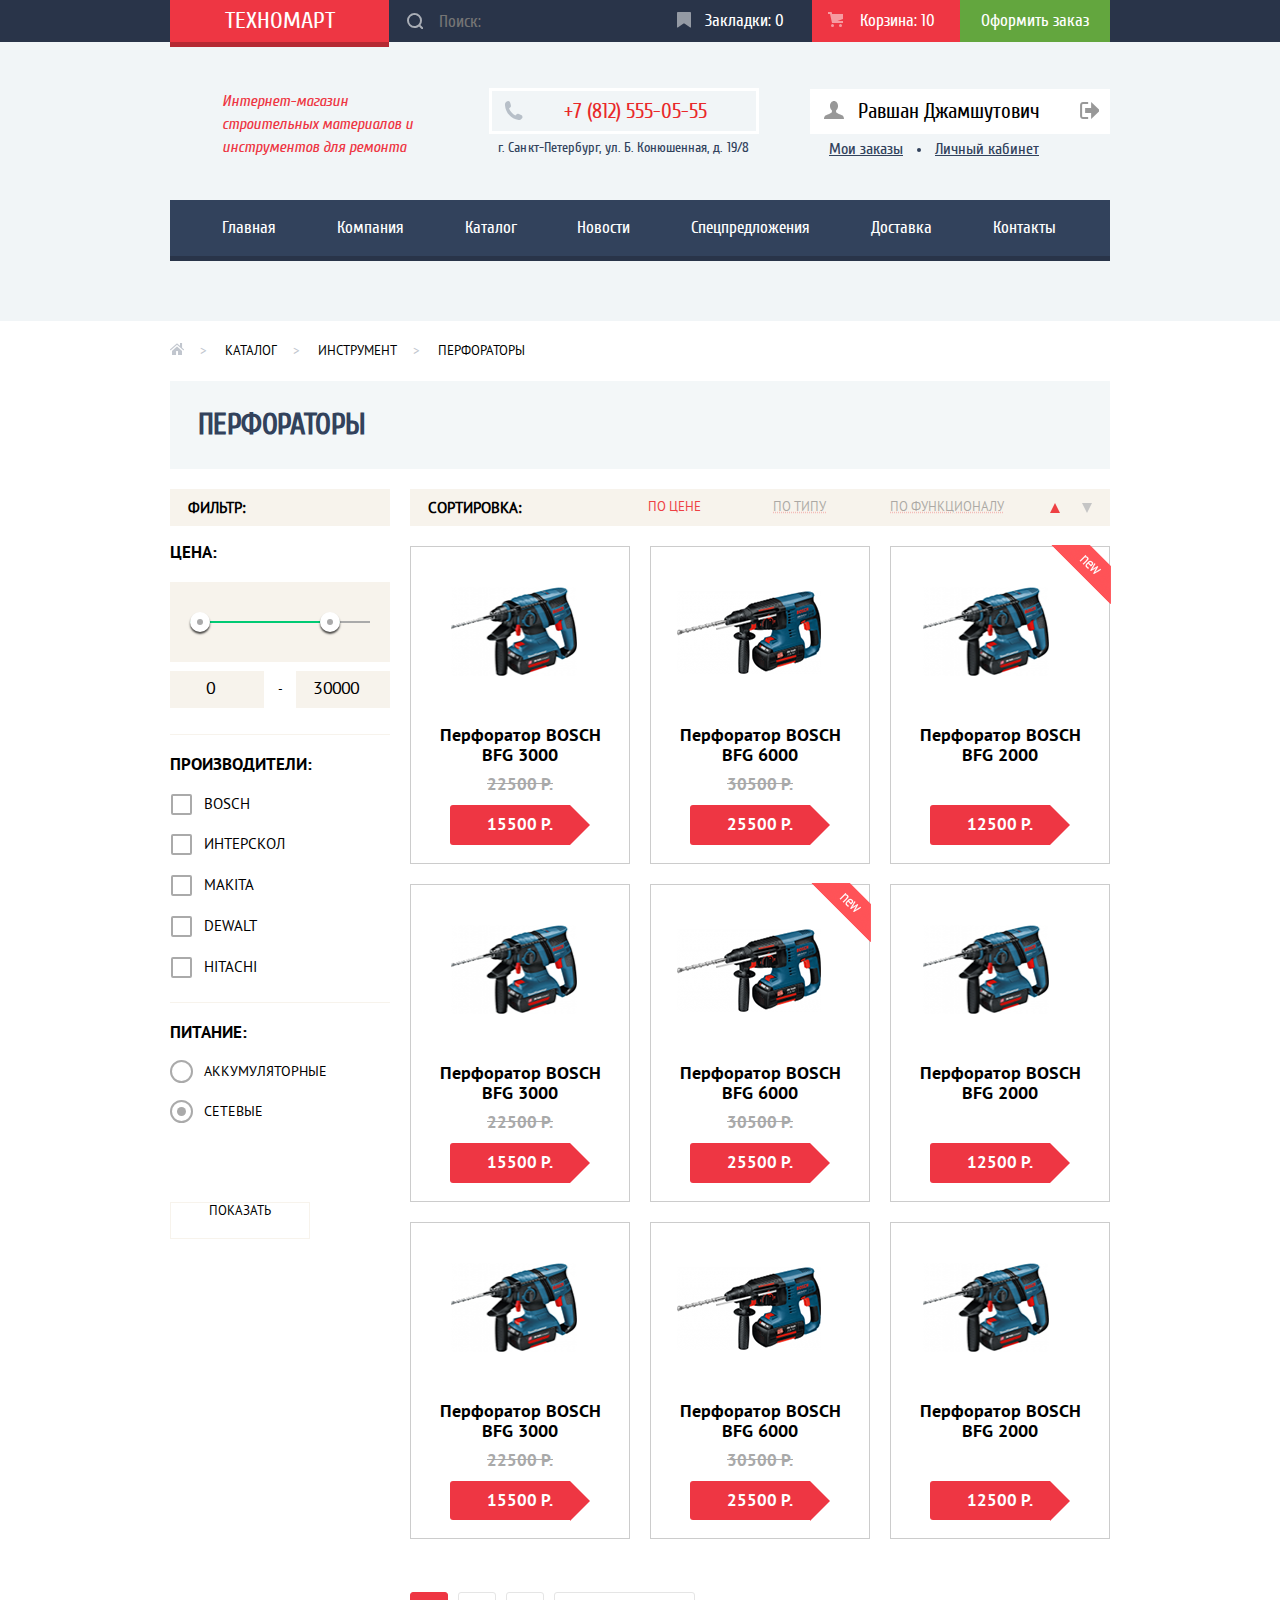
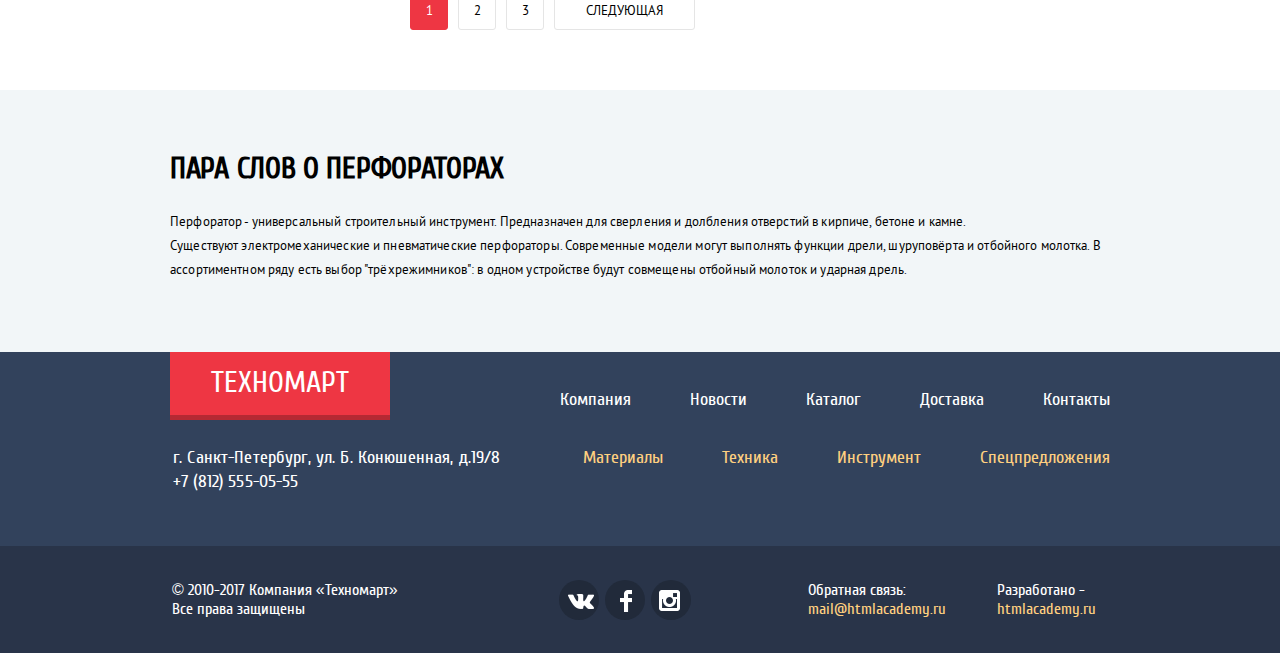
==== commit 2ea70fae: "Добавлены комментарии о PixelPerfect" ====
--- a/catalog.html
+++ b/catalog.html
@@ -7,7 +7,8 @@
     <link href="css/style-mini.css" rel="stylesheet">
   </head>
   <body>
-
+    <!-- Пожалуйста, проверяйте вид страницы по экспортированному из фотошопа макету (File-> Export-> Save for web -> PNG-24 width 1200px) -->
+    <!-- Я проверял в Mozilla Fifefox с помощью Pixel Perfect 2.0.14 -->
     <!--Заголовок-->
     <header class="main-header">
 
@@ -355,6 +356,7 @@
     <!--Комментарий к категории товаров-->
     <section class="category-comment">
     <div class="category-comment-wrapper">
+      <!-- Пожалуйста проверяйте вид абзаца по экспортированному из фотошопа макету (File-> Export-> Save for web -> PNG-24 width 1200px) -->
       <h2 class="section-title-header category-comment-header">Пара слов о перфораторах</h2>
       <p class="category-comment-text">
         Перфоратор - универсальный строительный инструмент. Предназначен для сверления и долбления отверстий в кирпиче, бетоне и камне.<br>
--- a/css/style-mini.css
+++ b/css/style-mini.css
@@ -1 +1 @@
-@font-face{font-family:"PT Sans";font-style:normal;font-weight:400;src:url(../fonts/ptsans.woff2) format("woff2"),url(../fonts/ptsans.woff) format("woff")}@font-face{font-family:"PT Sans Bold";font-style:normal;font-weight:700;src:url(../fonts/ptsansbold.woff2) format("woff2"),url(../fonts/ptsansbold.woff) format("woff")}@font-face{font-family:"Cuprum";font-style:italic;font-weight:400;src:url(../fonts/cuprum.woff2) format("woff2"),url(../fonts/cuprum.woff) format("woff"),url(../fonts/cuprum.ttf)}@font-face{font-family:"Cuprum Italic";font-style:italic;font-weight:400;src:url(../fonts/cuprumitalic.woff2) format("woff2"),url(../fonts/cuprumitalic.woff) format("woff"),url(../fonts/cuprumitalic.ttf)}@font-face{font-family:"Cuprum Bold";font-style:normal;font-weight:700;src:url(../fonts/cuprumbold.woff2) format("woff2"),url(../fonts/cuprumbold.woff) format("woff"),url(../fonts/cuprumbold.ttf)}body{font-family:"Cuprum","Arial",sans-serif;margin:0;padding:0}.visually-hidden{position:absolute;clip:rect(0,0,0,0);width:1px;height:1px;margin:-1px;overflow:hidden}.header-top{color:#fff;background-color:rgb(41,52,73);font-size:17px}.header-top ul{margin:0;padding:0;list-style:none}.header-top a{color:inherit;background-color:inherit}.header-logo-item{color:#fff;background-color:rgb(238,54,67)}.header-logo-item:hover{color:#fff;background-color:rgb(202,44,55)}.header-logo-item:active{color:#fff;background-color:rgb(186,39,50)}.header-logo{color:inherit;background-color:inherit;font-size:24px;text-transform:uppercase;text-decoration:none}.header-search-input{position:relative;color:#fff;font-family:"Cuprum","Arial",sans-serif;border:none;background-color:rgb(41,52,73)}.header-search-input:hover{color:#fff;background-color:rgb(33,42,58)}.header-search-input:focus{color:#000;background-color:#fff}.header-search-label{position:relative;display:block;width:0;height:0}.header-search-label::before{position:absolute;content:"";background-image:url(../img/icon-search.svg);background-repeat:no-repeat;opacity:.6;width:16px;height:16px;left:18px;top:-29px;z-index:20}.header-search-input:hover + .header-search-label::before{opacity:1}.header-search-input:focus + .header-search-label::before{background-image:url(../img/icon-search-red.svg);opacity:1}.header-shortcuts,.header-basket{position:relative;color:#fff;background-color:rgb(41,52,73)}.header-shortcuts:hover,.header-basket:hover{color:#fff;background-color:rgb(33,42,58)}.header-shortcuts:active,.header-basket:active{color:#fff;opacity:.6;background-color:rgb(22,29,41)}.header-shortcuts::before{position:absolute;content:"";background-image:url(../img/icon-bookmark.svg);background-repeat:no-repeat;opacity:.5;width:16px;height:16px;left:28px;top:12px}.header-shortcuts:hover::before{opacity:1}.header-basket::before{position:absolute;content:"";background-image:url(../img/icon-cart.svg);background-repeat:no-repeat;opacity:.5;width:16px;height:16px;left:16px;top:12px}.header-basket:hover::before{opacity:1}.header-item-active{background-color:rgb(238,54,67)}.header-shortcuts a,.header-basket a,.header-makeorder a{text-decoration:none}.highlighted{color:#fff;background-color:rgb(99,166,62)}.highlighted:hover{color:#fff;background-color:rgb(95,187,45)}.highlighted:active{color:#fff;opacity:.6;background-color:rgb(81,133,52)}.header-middle,.header-bottom{color:#fff;background-color:rgb(241,245,247)}.header-mission{color:rgb(238,54,67);background-color:rgb(241,245,247);font-family:"Cuprum Italic","Arial",sans-serif;font-size:16px;line-height:23px}.header-address{color:rgb(50,66,92);background-color:rgb(241,245,247);font-size:14px;line-height:24px}.header-calllink{color:rgb(233,41,42);background-color:rgb(241,245,247);font-size:21px;text-decoration:none}.header-calllink::before{position:absolute;content:"";background-image:url(../img/icon-phone.svg);background-repeat:no-repeat;width:19px;height:19px;left:12px;top:10px}.header-enterlink,.header-registerlink{color:#000;background-color:#fff;font-size:21px;text-decoration:none}.header-enterlink:hover,.header-registerlink:hover{color:rgb(238,53,67);background-color:#fff}.header-enterlink:active,.header-registerlink:active{color:#000;opacity:.3;background-color:#fff}.header-enterlink a,.header-registerlink a{color:inherit;background-color:inherit}.header-enterlink::before{position:absolute;content:"";background-image:url(../img/icon-login.svg);background-repeat:no-repeat;opacity:.5;width:20px;height:20px;top:13px;left:14px}.header-enterlink:hover::before{opacity:1}.mainmenu{color:#fff;background-color:rgb(50,66,92);font-size:17px;margin:0;padding:0;list-style:none}.mainmenu-item:hover{color:#fff;background-color:rgb(41,52,73)}.mainmenu-item:active{color:#fff;opacity:.5;background-color:rgb(29,39,57)}.mainmenu-item a{color:inherit;background-color:inherit;text-decoration:none}.index-container{color:#fff}.offering-item{background-repeat:no-repeat;text-decoration:none}.materials{color:#fff;background-color:rgb(255,191,71);background-image:url(../img/symbol_bucket.png);background-position:right 44px top 30px}.tools{color:#fff;background-color:rgb(59,188,227);background-image:url(../img/symbol_drill.png);background-position:right 27px top 30px}.machines{color:#fff;background-color:rgb(220,145,216);background-image:url(../img/symbol_tractor.png);background-position:right 30px top 30px}.revolver{position:relative;color:#fff;background-color:rgb(157,140,119);background-repeat:no-repeat;width:620px;height:264px;z-index:1}.perforator{background-image:url(../img/slider_1-min.jpg)}.drill{background-image:url(../img/layer125.png),url(../img/slider_2-min.jpg);background-position:289px 0,0 0}.revolver::after{position:absolute;content:"";background-repeat:no-repeat;z-index:-1;width:620px;height:264px;opacity:.3;top:0;left:0}.perforator::after{background-image:url(../img/slider_1_mask.png)}.drill::after{background-image:url(../img/slider_2_mask.png)}.revolver-header{font-size:36px;text-transform:uppercase;z-index:100;display:none}.revolver-description{font-family:"PT Sans","Arial",sans-serif;font-size:18px;z-index:100;display:none}.revolver-header.show,.revolver-description.show{display:block}.scroll-left,.scroll-right{position:absolute;content:"";background-color:transparent;border:none;background-repeat:no-repeat;width:40px;height:40px;top:113px;cursor:pointer}.scroll-left{background-image:url(../img/icon-left.svg);left:25px}.scroll-right{background-image:url(../img/icon-right.svg);right:2px}.scroll-left:active{-webkit-transform:translateX(-3px);-ms-transform:translateX(-3px);transform:translateX(-3px)}.scroll-right:active{-webkit-transform:translateX(3px);-ms-transform:translateX(3px);transform:translateX(3px)}.scroll-indicator-left,.scroll-indicator-right{position:absolute;content:"";width:10px;height:10px;background-color:rgba(255,255,255,.5);border-radius:50%;top:219px}.scroll-indicator-left{left:296px}.scroll-indicator-right{left:315px}.scroll-indicator-left.active::after,.scroll-indicator-right.active::after{position:absolute;content:"";width:6px;height:6px;background-color:rgba(238,54,67,.5);border-radius:50%;top:2px;left:2px}.discount{color:#fff;background-color:rgb(142,215,143);background-image:url(../img/symbol_basket.png);background-position:right 45px top 25px}.delivery{color:#fff;background-color:rgb(255,192,71);background-image:url(../img/symbol_car.png);background-position:right 30px top 31px}.offering-category{font-size:24px}.mainpage-link{color:#fff;background-color:rgb(238,54,67);font-size:14px;text-transform:uppercase;text-decoration:none;cursor:pointer}.mainpage-link:hover{background-color:rgb(202,44,55)}.mainpage-link:active{background-color:rgb(186,39,50)}.offering-transparentbox{color:#fff;background-color:rgba(0,0,0,.1);font-size:14px;text-transform:uppercase;text-decoration:none}.offering-transparentbox:hover{background-color:rgba(0,0,0,.2)}.offering-transparentbox:active{background-color:rgba(0,0,0,.3)}.popular header{color:rgb(50,66,92);background-color:rgb(249,245,240)}.section-title-header{font-size:30px;text-transform:uppercase;letter-spacing:-.02em}.popular-list{padding:0;list-style:none}.product-card{color:#000;background-color:#fff;font-family:"PT Sans Bold","Arial",sans-serif;font-size:18px}.newproduct::after{content:"";position:absolute;background-image:url(../img/label_new_text.png);background-repeat:no-repeat;background-position:0 0;top:-1px;right:-1px;width:60px;height:60px;z-index:30}.buy-block{background-color:rgba(255,255,255,.9);z-index:10;display:none}.product-card:hover .buy-block{display:block}.product-card:hover{-webkit-box-shadow:0 5px 15px rgba(0,0,0,.5);box-shadow:0 5px 15px rgba(0,0,0,.5)}.buy-button,.to-favorities-button{position:relative;font-family:"Cuprum","Arial",sans-serif;font-size:14px;line-height:18px;text-transform:uppercase;text-decoration:none;color:#fff;background-color:rgb(99,166,62);border:3px solid rgb(99,166,62);padding:7px 0;border-radius:3px;cursor:pointer}.buy-button{border-bottom-color:rgb(81,133,52)}.buy-button::before{position:absolute;content:"";background:url(../img/icon-cart.svg);background-repeat:no-repeat;width:16px;height:16px;left:10px;top:8px}.buy-button:hover{color:#fff;background-color:rgb(95,187,45);border-color:rgb(95,187,45);border-bottom-color:rgb(81,133,52)}.buy-button:active{color:#fff;background-color:rgb(81,133,52);border-color:rgb(81,133,52)}.to-favorities-button{color:rgb(50,66,92);background-color:#fff}.to-favorities-button:hover{border-color:rgb(50,66,92)}.to-favorities-button:active{color:rgba(50,66,92,.3);border-color:rgb(193,198,206)}.product-oldprice{color:rgb(169,169,169);font-size:17px;text-transform:uppercase}.product-price{color:#fff;background-color:rgb(238,54,67);font-size:17px;text-transform:uppercase}.vendor-list{list-style:none;padding:0}.vendor-item{background-color:white}.vendor-item:hover{-webkit-box-shadow:0 5px 15px rgba(0,0,0,.5);box-shadow:0 5px 15px rgba(0,0,0,.5)}.vendor-item:active{opacity:.3;-webkit-box-shadow:0 2px 5px rgba(0,0,0,.5);box-shadow:0 2px 5px rgba(0,0,0,.5)}.services{color:#000;background-color:rgb(242,246,248);font-family:"Cuprum","Arial",sans-serif;font-size:13px;line-height:24px}.services-delivery{background-image:url(../img/delivery.png),url(../img/delivery_shade.png);background-repeat:no-repeat;background-position:732px 262px,472px 262px}.services-warranty{background-image:url(../img/warranty.png),url(../img/warranty_shade.png);background-repeat:no-repeat;background-position:770px 250px,552px 260px}.services-loan{background-image:url(../img/loan.png),url(../img/loan_shade.png);background-repeat:no-repeat;background-position:750px 250px,465px 250px}.services-menu{list-style:none;padding:0}.services-menu-item-active{color:rgb(50,66,92);background-color:#fff;font-family:"Cuprum Bold","Arial",sans-serif;font-size:21px}.services-menu-item-inactive{color:#fff;background-color:rgb(50,66,92);font-family:"Cuprum Bold","Arial",sans-serif;font-size:21px;border-bottom:1px solid rgb(78,99,124)}.services-menu-item-inactive:hover{color:#fff;background-color:rgb(41,52,73)}.services-menu-item-inactive:active{color:rgb(50,66,92);background-color:#fff}.services-link{color:inherit;background-color:inherit;text-decoration:none}.services-menu::after{position:absolute;content:"";width:10px;height:260px;top:-40px;right:0;background-image:url(../img/vertical_bar.png);background-repeat:no-repeat;background-size:10px 260px;z-index:10}.services-description h3{color:rgb(50,66,92);background-color:rgb(242,246,248);font-size:36px;text-transform:uppercase;letter-spacing:-.016em}.services-slogan,.services-description p{font-family:"PT Sans","Arial",sans-serif;font-size:13px;line-height:24px}.delivery-description{width:275px}.warranty-description{width:375px}.loan-description{width:300px}.loan-link{width:196px}.ourcompany,.ourcontacts{color:#000;background-color:#fff}.ourcompany-description,.ourcontacts-description{font-family:"PT Sans","Arial",sans-serif;font-size:13px;line-height:24px}.ourcompany-description{width:525px;letter-spacing:.009em}.ourcompany-description.more{width:415px;letter-spacing:.004em}.ourcontacts-description{width:195px}.transport-list{font-size:18px;padding:0;list-style:none}.transport-list li{position:relative}.transport-list li::before{position:absolute;content:"";width:25px;height:2px;top:20px;left:-36px;background-color:rgb(238,54,67)}.ourcontacts-map{background-color:rgb(236,239,230)}.footer-top{color:#fff;background-color:rgb(50,66,92);font-family:"Cuprum","Arial",sans-serif;font-size:18px}.main-footer-logo{color:#fff;background-color:rgb(238,54,67);font-size:30px;text-transform:uppercase;text-decoration:none}.footer-address{text-decoration:none;letter-spacing:.008em}.footer-navigation ul{padding:0;list-style:none}.footer-navigation-item{color:inherit;background-color:inherit;text-decoration:none}.footer-navigation-item:hover{text-decoration:underline}.footer-navigation-item:active{text-decoration:none;opacity:.5}.footernav-highlighted,.footer-highlightedlink{color:rgb(255,208,128);background-color:inherit}.footer-bottom{color:#fff;background-color:rgb(41,52,73);font-size:16px}.footer-social ul{padding:0;list-style:none}.social-link{color:#fff;background-color:rgb(33,42,58);width:40px;height:40px;border-radius:50%}.social-link:hover{color:#fff;background-color:rgb(238,54,67)}.vkontante,.facebook,.instagram{position:relative;display:block;width:0;height:0}.vkontante::before{position:absolute;content:"";background-image:url(../img/icon-vk.png);background-repeat:no-repeat;top:14px;left:9px;width:30px;height:30px}.facebook::before{position:absolute;content:"";background-image:url(../img/icon-fb.png);background-repeat:no-repeat;top:10px;left:15px;width:30px;height:30px}.instagram::before{position:absolute;content:"";background-image:url(../img/icon-insta.png);background-repeat:no-repeat;top:10px;left:8px;width:30px;height:30px}.footer-highlightedlink{text-decoration:none}.footer-highlightedlink:hover{text-decoration:underline}.footer-highlightedlink:active{text-decoration:none;color:rgb(238,54,67)}.write-us{position:absolute;top:0;left:0;color:#000;background-color:#fff;border-top:7px solid rgb(255,83,87);-webkit-box-shadow:0 0 25px rgba(0,0,0,.8);box-shadow:0 0 25px rgba(0,0,0,.8);z-index:100}.write-us-wrapper{position:relative}.write-us-label{font-size:18px}.write-us-header input,.write-us-central textarea{display:block;font-size:12px;border:1px solid rgb(222,227,228);border-radius:2px}.write-us-bottom{color:#000;background-color:rgb(244,244,244)}.write-us-button{color:#fff;background-color:rgb(238,54,67);text-transform:uppercase;font-family:"Cuprum","Arial",sans-serif;padding:0;border:none}.modal-close{position:absolute;top:10px;right:10px;width:30px;height:30px;font-size:0;background-color:transparent;border:0;cursor:pointer}.modal-close::before,.modal-close::after{content:"";position:absolute;top:9px;left:8px;width:27px;height:5px;border-radius:2px;background-color:rgb(255,83,87)}.modal-close::before{-webkit-transform:rotate(45deg);-ms-transform:rotate(45deg);transform:rotate(45deg)}.modal-close::after{-webkit-transform:rotate(-45deg);-ms-transform:rotate(-45deg);transform:rotate(-45deg)}.map{position:absolute;top:0;left:0;color:#000;background-color:rgb(238,234,227);background-image:url(../img/map_big.jpg);width:100%;height:100%;-webkit-box-shadow:0 0 25px rgba(0,0,0,.8);box-shadow:0 0 25px rgba(0,0,0,.8);z-index:2}.map-close{z-index:4}.header-username{position:relative;display:-webkit-box;display:-ms-flexbox;display:flex;-webkit-box-align:center;-ms-flex-align:center;align-items:center;color:#000;background-color:#fff;font-size:21px;text-decoration:none;min-height:45px;padding-left:48px}.username-link{text-decoration:none;color:inherit;display:-webkit-box;display:-ms-flexbox;display:flex;width:210px;min-height:26px;-ms-flex-wrap:wrap;flex-wrap:wrap;-webkit-box-pack:start;-ms-flex-pack:start;justify-content:flex-start;-webkit-box-align:start;-ms-flex-align:start;align-items:flex-start;-ms-flex-line-pack:start;align-content:flex-start;-webkit-box-sizing:border-box;box-sizing:border-box;padding:10px 0}.username-link::before{position:absolute;content:"";background-image:url(../img/icon-user.svg);background-repeat:no-repeat;opacity:.5;width:20px;height:20px;top:12px;left:14px}.username-link:hover::before{opacity:1}.username-link:active,.username-link:focus{opacity:.3}.logout-icon{display:block}.logout-icon::after{position:absolute;content:"";background-image:url(../img/icon-logout.svg);background-repeat:no-repeat;opacity:.5;width:20px;height:20px;top:13px;right:11px}.logout-icon:hover::after{opacity:1}.logout-icon:active::after,.logout-icon:focus::after{opacity:.3}.user-link{position:relative;color:rgb(50,66,92);font-size:16px;text-decoration:underline}.user-link:last-child::before{position:absolute;content:"";display:block;background-color:rgb(50,66,92);width:4px;height:4px;top:8px;left:-18px;border-radius:50%}.user-link:hover{color:rgb(238,54,67)}.user-link:active{color:rgb(50,66,92);opacity:.5}.catalog-container{color:#000;background-color:#fff;font-family:"PT Sans","Arial",sans-serif;font-size:13px;text-transform:uppercase}.breadcrumbs ul{padding:0;list-style:none}.breadcrumbs-item a{color:inherit;background-color:inherit;text-decoration:none}.breadcrumbs-item::before{content:">";color:rgb(193,198,206);margin-right:18px}.breadcrumbs-item-home::before{content:url(../img/icon-home.png)}.catalog-header-box{color:rgb(50,66,92);background-color:rgb(243,247,248)}.catalog-header{color:inherit;background-color:rgb(247,243,236)}.filter-display-name{font-family:"PT Sans Bold","Arial",sans-serif;font-size:17px;margin-bottom:19px}.filter-sliderbox{background-color:rgb(247,243,236);display:-webkit-box;display:-ms-flexbox;display:flex;-webkit-box-align:center;-ms-flex-align:center;align-items:center;-webkit-box-pack:center;-ms-flex-pack:center;justify-content:center}.slider-min,.slider-max{display:none}.slider-background{width:180px;height:2px;background-color:#aaa;display:-webkit-box;display:-ms-flexbox;display:flex;-webkit-box-align:center;-ms-flex-align:center;align-items:center;-webkit-box-pack:center;-ms-flex-pack:center;justify-content:center}.slider-foreground{height:2px;min-width:1px;-webkit-box-flex:1;-ms-flex-positive:1;flex-grow:1;background-color:rgb(0,202,116)}.minprice,.maxprice{position:relative;width:0;height:0;background-color:#000}.minprice{margin-left:0}.maxprice{margin-right:30px}.minprice::before,.maxprice::before{position:absolute;content:"";width:20px;height:20px;top:-10px;background-color:#fff;border-radius:50%;-webkit-box-shadow:0 2px 2px rgba(0,0,0,.7);box-shadow:0 2px 2px rgba(0,0,0,.7);z-index:50;cursor:pointer}.minprice::before{left:0}.maxprice::before{right:0}.minprice::after{left:7px}.maxprice::after{right:7px}.minprice::after,.maxprice::after{position:absolute;content:"";width:6px;height:6px;top:-3px;background-color:#aaa;border-radius:50%;z-index:51}.filter-rangebox span{display:-webkit-box;display:-ms-flexbox;display:flex;-webkit-box-align:center;-ms-flex-align:center;align-items:center}.price-minvalue,.price-maxvalue{font-family:"PT Sans","Arial",sans-serif;font-size:18px;background-color:rgb(247,243,236);border:none;display:block;width:94px;height:37px;text-align:center;-moz-appearance:textfield;padding-bottom:5px;-webkit-box-sizing:border-box;box-sizing:border-box;padding-left:4px;letter-spacing:-.04em}.filter-list{padding:0;list-style:none}.filter-label{font-size:15px;position:relative;cursor:pointer}.filter-label.for-radio{font-size:14px}.filter-input-checkbox + .filter-label::before{content:"";position:absolute;top:0;left:-33px;width:17px;height:17px;border:2px solid #aaa;border-radius:2px}.filter-input-checkbox + .filter-label:hover::before,.filter-input-checkbox + .filter-label:focus::before{border-color:#888}.filter-input-checkbox:checked + .filter-label::after{content:"";position:absolute;width:8px;height:15px;top:-3px;left:-24px;background-color:transparent;border-bottom:3px solid #aaa;border-right:3px solid #aaa;-webkit-box-shadow:inset -1px 0 0 0 #fff,1px 0 0 0 #fff;box-shadow:inset -1px 0 0 0 #fff,1px 0 0 0 #fff;-webkit-transform:rotate(45deg);-ms-transform:rotate(45deg);transform:rotate(45deg)}.filter-input-checkbox:checked + .filter-label:hover::after,.filter-input-checkbox:checked + .filter-label:focus::after{border-bottom-color:#888;border-right-color:#888}.filter-input-checkbox:disabled + .filter-label,.filter-input-radio:disabled + .filter-label{color:#ddd}.filter-input-checkbox:disabled + .filter-label::before{border-color:#ddd}.filter-input-checkbox:disabled + .filter-label::after,.filter-input-checkbox:disabled + .filter-label:hover::after,.filter-input-checkbox:disabled + .filter-label:focus::after{border-bottom-color:#ddd;border-right-color:#ddd}.filter-input-checkbox{display:none}.filter-input-radio + .filter-label::before{content:"";position:absolute;top:-2px;left:-34px;width:19px;height:19px;border:2px solid #aaa;border-radius:50%;cursor:pointer}.filter-input-radio + .filter-label:hover::before,.filter-input-radio + .filter-label:focus::before{border-color:#888}.filter-input-radio:checked + .filter-label::after{content:"";position:absolute;top:5px;left:-27px;width:9px;height:9px;background-color:#aaa;border-radius:50%}.filter-input-radio:checked + .filter-label:hover::after,.filter-input-radio:checked + .filter-label:focus::after{background-color:#888}.filter-input-radio:disabled + .filter-label::before{border-color:#ddd}.filter-input-radio:disabled + .filter-label::after,.filter-input-radio:disabled + .filter-label:hover::after,.filter-input-radio:disabled + .filter-label:focus::after{background-color:#ddd}.filter-input-radio{display:none}.filter-submit{width:140px;height:37px;background-color:#fff;font-family:"PT Sans","Arial",sans-serif;display:-webkit-box;display:-ms-flexbox;display:flex;-webkit-box-pack:center;-ms-flex-pack:center;justify-content:center;text-transform:uppercase;border:1px solid rgb(247,243,236);cursor:pointer}.sorter-list{padding:0;list-style:none}.sorter-radio{font-family:"PT Sans","Arial",sans-serif;font-size:13px;text-decoration:underline;-webkit-text-decoration-style:dotted;text-decoration-style:dotted;-webkit-text-decoration-color:rgb(238,64,67);text-decoration-color:rgb(238,64,67);color:#000;opacity:.3}.sorter-selected{text-decoration:none;color:rgb(238,64,67);opacity:1}.sorter-radio:hover{text-decoration:underline;-webkit-text-decoration-style:dotted;text-decoration-style:dotted;-webkit-text-decoration-color:rgb(238,64,67);text-decoration-color:rgb(238,64,67);color:#000;opacity:1}.sorter-radio:active{text-decoration:none;color:rgb(238,64,67);opacity:1}.sorter-ascending,.sorter-descending{display:block;width:0;height:0;border:0 solid transparent;border-right-width:5px;border-left-width:5px}.sorter-ascending{border-bottom:10px solid rgb(197,197,197)}.sorter-descending{border-top:10px solid rgb(197,197,197)}.sorter-ascending.order-selected{border-bottom:10px solid rgb(238,64,67)}.sorter-descending.order-selected{border-top:10px solid rgb(238,64,67)}.sorter-ascending:hover{border-bottom:10px solid #333}.sorter-descending:hover{border-top:10px solid #333}.sorter-ascending:active{border-bottom:10px solid rgb(238,64,67)}.sorter-descending:active{border-top:10px solid rgb(238,64,67)}.catalog-list{padding:0;list-style:none}.pagenumber-list{padding:0;list-style:none}.pagenumber-item{color:#000;background-color:#fff;border:1px solid rgb(229,229,229);border-radius:3px;text-decoration:none}.pagenumber-item:hover{border:1px solid #888}.pagenumber-item:active{border:1px solid rgb(238,54,67)}.pagenumber-active,.pagenumber-active:hover{color:#fff;background-color:rgb(238,54,67);border:1px solid rgb(238,54,67)}.category-comment{color:#000;background-color:rgb(242,246,248)}.category-comment{text-transform:none}.category-comment-header{font-family:"Cuprum","Arial",sans-serif;letter-spacing:-.01em}.category-comment-text{font-family:"PT Sans","Arial",sans-serif;font-size:13px;line-height:24px;letter-spacing:.01em}.basket{position:absolute;top:0;left:0;color:#000;background-color:#fff;border-top:6px solid rgb(255,83,87);-webkit-box-shadow:0 0 25px rgba(0,0,0,.8);box-shadow:0 0 25px rgba(0,0,0,.8);z-index:100}.basket-wrapper{position:relative}.basket-header{position:relative}.basket-header::before{position:absolute;content:"";background-image:url(../img/added_to_basket.png);background-repeat:no-repeat;width:80px;height:80px;top:-14px;left:-90px}.basket-bottom{color:#000;background-color:rgb(244,244,244)}.basket-button,.basket-button-inactive{color:#fff;width:220px;background-color:rgb(238,54,67);text-transform:uppercase;font-family:"Cuprum","Arial",sans-serif;padding:0;border:none;cursor:pointer}.basket-button-inactive,.basket-button-inactive:hover{background-color:#fff;color:#000}.header-top{min-width:1200px}.header-top-wrapper{width:940px;margin:0 auto}.header-top-wrapper ul{display:-webkit-box;display:-ms-flexbox;display:flex;-webkit-box-orient:horizontal;-webkit-box-direction:normal;-ms-flex-direction:row;flex-direction:row;min-height:42px}.header-logo-item{display:-webkit-box;display:-ms-flexbox;display:flex;-webkit-box-pack:center;-ms-flex-pack:center;justify-content:center;-webkit-box-align:center;-ms-flex-align:center;align-items:center;width:224px;border-bottom:5px solid rgb(181,41,51);margin-bottom:-5px;z-index:99}.header-search-input{margin-left:0;margin-right:auto;width:260px;height:42px;padding-left:50px;padding-right:20px}.header-shortcuts{display:-webkit-box;display:-ms-flexbox;display:flex;-webkit-box-align:center;-ms-flex-align:center;align-items:center;-webkit-box-sizing:border-box;box-sizing:border-box;padding-left:56px;margin-right:0;width:165px}.header-basket{display:-webkit-box;display:-ms-flexbox;display:flex;-webkit-box-align:center;-ms-flex-align:center;align-items:center;-webkit-box-sizing:border-box;box-sizing:border-box;padding-left:48px;margin-right:0;width:150px}.header-makeorder{display:-webkit-box;display:-ms-flexbox;display:flex;-webkit-box-pack:center;-ms-flex-pack:center;justify-content:center;-webkit-box-align:center;-ms-flex-align:center;align-items:center;width:153px}.header-middle{min-width:1200px}.header-middle-wrapper{display:-webkit-box;display:-ms-flexbox;display:flex;-webkit-box-orient:horizontal;-webkit-box-direction:normal;-ms-flex-direction:row;flex-direction:row;width:940px;margin:0 auto;min-height:158px;-webkit-box-align:start;-ms-flex-align:start;align-items:flex-start;-webkit-box-pack:justify;-ms-flex-pack:justify;justify-content:space-between}.header-mission{display:block;width:197px;margin:48px 0 40px 52px}.header-address{margin-top:46px;margin-left:68px;width:270px;letter-spacing:.002em}.header-calllink{display:block;position:relative;border:3px solid white;padding:8px 36px 8px 72px}.header-address p{margin-top:2px;text-align:center}.not-logged-in{display:none;-webkit-box-orient:horizontal;-webkit-box-direction:normal;-ms-flex-direction:row;flex-direction:row;margin-left:67px;margin-top:47px}.not-logged-in.show{display:-webkit-box;display:-ms-flexbox;display:flex}.header-enterlink{position:relative;display:-webkit-box;display:-ms-flexbox;display:flex;width:121px;height:45px;-webkit-box-align:center;-ms-flex-align:center;align-items:center;margin-left:auto;-webkit-box-pack:end;-ms-flex-pack:end;justify-content:flex-end}.header-enterlink span{margin-right:25px}.header-registerlink{display:-webkit-box;display:-ms-flexbox;display:flex;width:150px;height:45px;margin-left:10px;-webkit-box-align:center;-ms-flex-align:center;align-items:center;-webkit-box-pack:center;-ms-flex-pack:center;justify-content:center}.header-bottom{display:-webkit-box;display:-ms-flexbox;display:flex;-webkit-box-orient:horizontal;-webkit-box-direction:normal;-ms-flex-direction:row;flex-direction:row;min-width:1200px;-webkit-box-pack:center;-ms-flex-pack:center;justify-content:center}.mainmenu{display:-webkit-box;display:-ms-flexbox;display:flex;-webkit-box-orient:horizontal;-webkit-box-direction:normal;-ms-flex-direction:row;flex-direction:row;-ms-flex-wrap:wrap;flex-wrap:wrap;width:940px;min-height:56px;margin-bottom:60px;border-bottom:5px solid rgb(41,52,73);-webkit-box-pack:justify;-ms-flex-pack:justify;justify-content:space-between}.mainmenu-item{display:-webkit-box;display:-ms-flexbox;display:flex;-webkit-box-pack:center;-ms-flex-pack:center;justify-content:center;-webkit-box-align:center;-ms-flex-align:center;align-items:center;min-height:56px}.mainmenu-item a{margin:0 30px}.mainmenu-item:first-child{margin-left:22px}.mainmenu-item:last-child{margin-right:24px}.index-container{display:-webkit-box;display:-ms-flexbox;display:flex;-webkit-box-orient:vertical;-webkit-box-direction:normal;-ms-flex-direction:column;flex-direction:column;-webkit-box-align:center;-ms-flex-align:center;align-items:center;min-width:1200px}.offering{display:-webkit-box;display:-ms-flexbox;display:flex;-webkit-box-orient:horizontal;-webkit-box-direction:normal;-ms-flex-direction:row;flex-direction:row;width:940px;margin:60px auto 54px auto;-webkit-box-pack:start;-ms-flex-pack:start;justify-content:flex-start;-ms-flex-line-pack:justify;align-content:space-between;-ms-flex-wrap:wrap;flex-wrap:wrap}.offering-item{position:relative;width:300px;height:122px;padding:0;display:-webkit-box;display:-ms-flexbox;display:flex;-webkit-box-orient:vertical;-webkit-box-direction:normal;-ms-flex-direction:column;flex-direction:column;-webkit-box-pack:justify;-ms-flex-pack:justify;justify-content:space-between;-webkit-box-align:start;-ms-flex-align:start;align-items:flex-start}.materials,.tools{margin:0 20px 20px 0}.revolver{margin-right:20px}.offering-category{margin:0;margin-left:22px;margin-top:20px}.offering-transparentbox{margin-left:24px;margin-bottom:22px;display:-webkit-box;display:-ms-flexbox;display:flex;width:137px;height:39px;-webkit-box-pack:center;-ms-flex-pack:center;justify-content:center;-webkit-box-align:center;-ms-flex-align:center;align-items:center;padding:0;border-radius:3px}.revolver{display:-webkit-box;display:-ms-flexbox;display:flex;-webkit-box-orient:vertical;-webkit-box-direction:normal;-ms-flex-direction:column;flex-direction:column;-webkit-box-pack:justify;-ms-flex-pack:justify;justify-content:space-between;-webkit-box-align:start;-ms-flex-align:start;align-items:flex-start}.revolver-header{margin:18px 0 0 24px}.revolver-description{margin-left:26px;margin-top:0;margin-bottom:auto}.mainpage-link{display:-webkit-box;display:-ms-flexbox;display:flex;height:39px;-webkit-box-pack:center;-ms-flex-pack:center;justify-content:center;-webkit-box-align:center;-ms-flex-align:center;align-items:center;border-radius:3px}.revolver .mainpage-link{margin-left:27px;margin-bottom:20px;width:195px}.offering-aside{display:-webkit-box;display:-ms-flexbox;display:flex;height:264px;-webkit-box-orient:vertical;-webkit-box-direction:normal;-ms-flex-direction:column;flex-direction:column;-webkit-box-pack:justify;-ms-flex-pack:justify;justify-content:space-between}.section-title{display:-webkit-box;display:-ms-flexbox;display:flex;-webkit-box-align:center;-ms-flex-align:center;align-items:center;-webkit-box-pack:justify;-ms-flex-pack:justify;justify-content:space-between;width:940px;-webkit-box-sizing:border-box;box-sizing:border-box;margin:2px auto 20px auto;padding:23px 22px 24px 28px}.section-title-header{font-family:"Cuprum","Arial",sans-serif;margin:0}.section-title-header.vendors{margin-left:-4px}.section-title .mainpage-link{width:254px}.popular{width:940px;margin:0 auto}.popular-list{display:-webkit-box;display:-ms-flexbox;display:flex;-ms-flex-wrap:wrap;flex-wrap:wrap;padding:0;margin-bottom:0}.popular-item{margin:0 20px 20px 0}.product-card{position:relative;display:inline-block;width:220px;vertical-align:top;border:1px solid #ccc;text-align:center;-webkit-box-sizing:border-box;box-sizing:border-box}.popular-item:nth-child(4n){margin-right:0}.newproduct{position:relative}.product-image{display:-webkit-box;display:-ms-flexbox;display:flex;width:218px;height:168px;-webkit-box-align:center;-ms-flex-align:center;align-items:center;-webkit-box-pack:center;-ms-flex-pack:center;justify-content:center}.product-image.bfg9000{-webkit-transform:translate(-1px,4px);-ms-transform:translate(-1px,4px);transform:translate(-1px,4px)}.product-image.bfg3000{-webkit-transform:translate(-6px,1px);-ms-transform:translate(-6px,1px);transform:translate(-6px,1px)}.product-image.bfg6000{-webkit-transform:translate(-11px,2px);-ms-transform:translate(-11px,2px);transform:translate(-11px,2px)}.product-image.bfg2000{-webkit-transform:translate(-14px,1px);-ms-transform:translate(-14px,1px);transform:translate(-14px,1px)}.buy-block{position:absolute;width:218px;height:88px;top:0;left:0;padding:40px 0}.buy-button,.to-favorities-button{display:block;width:129px;margin:0 auto;margin-bottom:7px;padding:7px 0}.product-name{min-height:40px;padding:0 25px;margin-top:10px;margin-bottom:auto;line-height:20px}.product-oldprice{min-height:20px;margin-top:10px;margin-bottom:10px}.product-price{display:block;position:relative;width:80px;margin:10px auto 18px auto;padding:10px 30px;border-radius:3px}.product-price:after{content:"";position:absolute;top:0;right:-20px;width:0;height:0;border:20px solid white;border-left-color:#ee3643}.vendor-list{margin-left:-20px;margin-bottom:63px;display:-webkit-box;display:-ms-flexbox;display:flex;-webkit-box-orient:horizontal;-webkit-box-direction:normal;-ms-flex-direction:row;flex-direction:row;-webkit-box-pack:start;-ms-flex-pack:start;justify-content:flex-start;-ms-flex-wrap:wrap;flex-wrap:wrap}.vendor-item{width:220px;height:146px;-webkit-box-sizing:border-box;box-sizing:border-box;margin-left:20px;margin-bottom:20px;border:1px solid #ccc;display:-webkit-box;display:-ms-flexbox;display:flex;-webkit-box-orient:horizontal;-webkit-box-direction:normal;-ms-flex-direction:row;flex-direction:row;-webkit-box-pack:center;-ms-flex-pack:center;justify-content:center;-webkit-box-align:center;-ms-flex-align:center;align-items:center}.vendor-item img{margin:0}.vendor-item.interskol img{-webkit-transform:translate(-1px,-6px);-ms-transform:translate(-1px,-6px);transform:translate(-1px,-6px)}.vendor-item.hitachi img{-webkit-transform:translate(3px,3px);-ms-transform:translate(3px,3px);transform:translate(3px,3px)}.vendor-item.metabo img{-webkit-transform:translate(2px,-3px);-ms-transform:translate(2px,-3px);transform:translate(2px,-3px)}.services{min-width:1200px;min-height:520px}.services-wrapper{display:-webkit-box;display:-ms-flexbox;display:flex;-webkit-box-orient:vertical;-webkit-box-direction:normal;-ms-flex-direction:column;flex-direction:column;width:940px;min-height:524px;margin:0 auto}.services .section-title-header{margin-left:0;margin-top:70px}.services-slogan{margin-top:28px;width:400px;margin-bottom:70px;letter-spacing:.004em}.services-block{display:-webkit-box;display:-ms-flexbox;display:flex;width:750px;-webkit-box-pack:start;-ms-flex-pack:start;justify-content:flex-start}.services-menu{position:relative;margin:0}.services-link{display:block;width:218px;height:60px}.services-link{display:-webkit-box;display:-ms-flexbox;display:flex;-webkit-box-pack:start;-ms-flex-pack:start;justify-content:flex-start;padding-left:22px;-webkit-box-align:center;-ms-flex-align:center;align-items:center}.services-description{margin-top:0;margin-bottom:0;margin-left:80px;margin-right:auto;display:none}.services-description h3{margin:0;margin-top:5px}.services-description p{margin-top:30px;margin-bottom:28px}.services-description.show{display:block}.main-extrainfo{width:940px;margin:0 auto;padding:76px 130px 86px 130px;display:-webkit-box;display:-ms-flexbox;display:flex;-webkit-box-pack:justify;-ms-flex-pack:justify;justify-content:space-between}.ourcompany{display:block;width:521px}.ourcontacts{display:block;width:300px}.ourcompany.section-title-header,.ourcontacts.section-title-header{margin-top:0;margin-bottom:24px}.ourcompany-description,.ourcontacts-description{margin-top:24px}.ourcontacts-description{margin-bottom:31px}.transport-list{line-height:40px;margin-left:36px;margin-top:-3px}.ourcompany-link{width:220px;margin-top:28px}.ourcontacts-map{margin-top:20px}.ourcontacts-link{width:100%;margin-bottom:0;margin-top:36px;padding-left:6px;-webkit-box-sizing:border-box;box-sizing:border-box}.footer-top{min-width:1200px}.footer-top-wrapper{display:-webkit-box;display:-ms-flexbox;display:flex;width:940px;min-height:194px;margin:0 auto;-webkit-box-pack:justify;-ms-flex-pack:justify;justify-content:space-between}.main-footer-logo{height:63px;display:-webkit-box;display:-ms-flexbox;display:flex;-webkit-box-pack:center;-ms-flex-pack:center;justify-content:center;-webkit-box-align:center;-ms-flex-align:center;align-items:center;width:220px;border-bottom:5px solid rgb(181,41,51);margin-bottom:26px}.footer-address{margin:0;margin-left:3px;line-height:24px}.footer-navigation{margin-top:38px}.footer-navigation ul{margin:0;display:-webkit-box;display:-ms-flexbox;display:flex;-ms-flex-wrap:wrap;flex-wrap:wrap;-webkit-box-pack:end;-ms-flex-pack:end;justify-content:flex-end;width:550px}.footer-navigation li{margin-left:59px;margin-bottom:37px}.footer-navigation li:first-child,.footer-navigation li:nth-child(6){margin-left:0}.footer-navigation-item{padding:0}.footer-bottom{min-width:1200px}.footer-bottom-wrapper{width:940px;min-height:107px;display:-webkit-box;display:-ms-flexbox;display:flex;-webkit-box-align:center;-ms-flex-align:center;align-items:center;-webkit-box-pack:justify;-ms-flex-pack:justify;justify-content:space-between;margin:0 auto}.copyright{width:229px;margin-left:2px}.footer-social{margin-left:109px}.footer-social ul{margin:0;display:-webkit-box;display:-ms-flexbox;display:flex;-webkit-box-pack:center;-ms-flex-pack:center;justify-content:center;-webkit-box-align:start;-ms-flex-align:start;align-items:flex-start;-ms-flex-wrap:wrap;flex-wrap:wrap;padding:15px 0;width:230px}.social-link{margin:0 3px}.feedback{display:-webkit-box;display:-ms-flexbox;display:flex;-webkit-box-orient:vertical;-webkit-box-direction:normal;-ms-flex-direction:column;flex-direction:column;margin-left:auto;padding:0}.developed{display:-webkit-box;display:-ms-flexbox;display:flex;-webkit-box-orient:vertical;-webkit-box-direction:normal;-ms-flex-direction:column;flex-direction:column;margin-left:51px;margin-right:14px}.write-us{position:fixed;min-width:620px;min-height:430px;left:50%;top:50%;-webkit-transform:translate(-50%,-50%);-ms-transform:translate(-50%,-50%);transform:translate(-50%,-50%);-webkit-box-sizing:border-box;box-sizing:border-box;display:none}.write-us.show{display:block;-webkit-animation:appear 1.5s;animation:appear 1.5s;-webkit-animation-fill-mode:forwards;animation-fill-mode:forwards}@-webkit-keyframes appear{from{opacity:0}to{opacity:1}}@keyframes appear{from{opacity:0}to{opacity:1}}.value-error{-webkit-animation:scale-and-red 1.5s;animation:scale-and-red 1.5s}@-webkit-keyframes scale-and-red{50%{color:rgb(238,54,67);-webkit-transform:scale(1.5);transform:scale(1.5)}to{-webkit-transform:scale(1);transform:scale(1)}}@keyframes scale-and-red{50%{color:rgb(238,54,67);-webkit-transform:scale(1.5);transform:scale(1.5)}to{-webkit-transform:scale(1);transform:scale(1)}}.write-us-wrapper{padding:45px 80px 36px 80px;display:-webkit-box;display:-ms-flexbox;display:flex;-webkit-box-orient:vertical;-webkit-box-direction:normal;-ms-flex-direction:column;flex-direction:column}.write-us-header{display:-webkit-box;display:-ms-flexbox;display:flex}.write-us-subheader{display:-webkit-box;display:-ms-flexbox;display:flex;-webkit-box-orient:vertical;-webkit-box-direction:normal;-ms-flex-direction:column;flex-direction:column}.email-address{margin-left:20px}.write-us-header input,.write-us-central textarea{-webkit-box-sizing:border-box;box-sizing:border-box;padding:10px 15px}.write-us-header input{margin-top:10px;margin-bottom:20px;width:220px;height:37px}.write-us-central textarea{margin-top:10px;margin-bottom:0;width:460px;height:113px}.write-us-bottom{height:114px;display:-webkit-box;display:-ms-flexbox;display:flex;-webkit-box-align:center;-ms-flex-align:center;align-items:center;-webkit-box-pack:center;-ms-flex-pack:center;justify-content:center}.write-us-button{width:460px;cursor:pointer}.map-wrapper{position:fixed;min-width:940px;min-height:446px;left:50%;top:50%;-webkit-transform:translate(-50%,-50%);-ms-transform:translate(-50%,-50%);transform:translate(-50%,-50%);-webkit-box-sizing:border-box;box-sizing:border-box;display:none;z-index:100}.map-wrapper.show{display:block}.logged-in{display:none;width:300px;margin-left:50px;margin-top:47px}.logged-in.show{display:block}.user-links{margin-top:6px}.user-link{margin-right:9px;margin-left:19px}.catalog-container-wrapper{width:940px;margin:20px auto 0 auto}.breadcrumbs ul{margin:0;display:-webkit-box;display:-ms-flexbox;display:flex;-webkit-box-pack:start;-ms-flex-pack:start;justify-content:flex-start;-ms-flex-wrap:wrap;flex-wrap:wrap;-webkit-box-align:center;-ms-flex-align:center;align-items:center}.breadcrumbs-item{margin:2px 0 22px 16px}.breadcrumbs-item-home{margin:2px 0 22px 0}.catalog-header-box{margin-bottom:20px;height:88px;display:-webkit-box;display:-ms-flexbox;display:flex;-webkit-box-orient:horizontal;-webkit-box-direction:normal;-ms-flex-direction:row;flex-direction:row;-webkit-box-align:center;-ms-flex-align:center;align-items:center}.catalog-section-header{margin-left:28px}.catalog-content{display:-webkit-box;display:-ms-flexbox;display:flex;-webkit-box-pack:justify;-ms-flex-pack:justify;justify-content:space-between}.catalog-filter{width:220px;display:-webkit-box;display:-ms-flexbox;display:flex;-webkit-box-orient:vertical;-webkit-box-direction:normal;-ms-flex-direction:column;flex-direction:column}.filter-sliderbox{height:80px}.filter-rangebox{display:-webkit-box;display:-ms-flexbox;display:flex;-webkit-box-pack:justify;-ms-flex-pack:justify;justify-content:space-between;margin-top:9px}.filter-section-vendor,.filter-section-price{border-top:1px solid rgb(247,243,236);padding:3px 0 0 0}.filter-section-vendor{margin-top:26px}.filter-list{padding:0;margin-top:20px}.filter-item{margin-left:34px;margin-bottom:23px}.filter-item:last-child{margin-bottom:26px}.filter-submit{margin-top:82px}.catalog-right{width:700px;margin-right:0;display:-webkit-box;display:-ms-flexbox;display:flex;-webkit-box-orient:vertical;-webkit-box-direction:normal;-ms-flex-direction:column;flex-direction:column}.catalog-header{display:-webkit-box;display:-ms-flexbox;display:flex;-webkit-box-orient:horizontal;-webkit-box-direction:normal;-ms-flex-direction:row;flex-direction:row;-webkit-box-pack:justify;-ms-flex-pack:justify;justify-content:space-between}.catalog-header h3{margin:10px auto 10px 18px}.sorter-list{margin:10px 0 10px auto;display:-webkit-box;display:-ms-flexbox;display:flex;-webkit-box-orient:horizontal;-webkit-box-direction:normal;-ms-flex-direction:row;flex-direction:row;-webkit-box-pack:start;-ms-flex-pack:start;justify-content:flex-start;-webkit-box-align:center;-ms-flex-align:center;align-items:center}.sorter-price{margin-right:72px}.sorter-type{margin-right:64px}.sorter-func{margin-right:46px}.sorter-ascending{margin-right:22px}.sorter-descending{margin-right:18px}.catalog-details{text-transform:none}.catalog-list{margin-top:20px;display:-webkit-box;display:-ms-flexbox;display:flex;-webkit-box-orient:horizontal;-webkit-box-direction:normal;-ms-flex-direction:row;flex-direction:row;-webkit-box-pack:start;-ms-flex-pack:start;justify-content:flex-start;-ms-flex-wrap:wrap;flex-wrap:wrap}.catalog-item{margin:0 20px 20px 0}.catalog-item:nth-child(3n){margin-right:0}.pagenumber-list{margin:0;margin-top:20px;display:-webkit-box;display:-ms-flexbox;display:flex}.pagenumber-item{display:-webkit-box;display:-ms-flexbox;display:flex;-webkit-box-pack:center;-ms-flex-pack:center;justify-content:center;-webkit-box-align:center;-ms-flex-align:center;align-items:center;height:36px;margin-right:10px;margin-bottom:60px;padding-left:15px;padding-right:14px;border-radius:3px}.pagenumber-next{padding-left:31px;padding-right:31px}.category-comment-wrapper{display:-webkit-box;display:-ms-flexbox;display:flex;-webkit-box-orient:vertical;-webkit-box-direction:normal;-ms-flex-direction:column;flex-direction:column;width:940px;min-height:262px;margin:0 auto}.category-comment-header{margin-top:62px}.category-comment-text{margin-top:23px;margin-bottom:65px}.basket{position:fixed;min-width:620px;left:50%;top:50%;-webkit-transform:translate(-50%,-50%);-ms-transform:translate(-50%,-50%);transform:translate(-50%,-50%);-webkit-box-sizing:border-box;box-sizing:border-box;display:none}.basket.show{display:block}.basket-wrapper{padding:0;display:-webkit-box;display:-ms-flexbox;display:flex;-ms-flex-wrap:wrap;flex-wrap:wrap;-webkit-box-pack:end;-ms-flex-pack:end;justify-content:flex-end}.basket-header{font-size:30px;margin:63px 120px 65px 0}.basket-bottom{height:114px;display:-webkit-box;display:-ms-flexbox;display:flex;-webkit-box-align:center;-ms-flex-align:center;align-items:center;-webkit-box-pack:center;-ms-flex-pack:center;justify-content:center;padding:0}.basket-button{margin-right:20px}
+@font-face{font-family:"PT Sans";font-style:normal;font-weight:400;src:url(../fonts/ptsans.woff2) format("woff2"),url(../fonts/ptsans.woff) format("woff")}@font-face{font-family:"PT Sans Bold";font-style:normal;font-weight:700;src:url(../fonts/ptsansbold.woff2) format("woff2"),url(../fonts/ptsansbold.woff) format("woff")}@font-face{font-family:"Cuprum";font-style:italic;font-weight:400;src:url(../fonts/cuprum.woff2) format("woff2"),url(../fonts/cuprum.woff) format("woff"),url(../fonts/cuprum.ttf)}@font-face{font-family:"Cuprum Italic";font-style:italic;font-weight:400;src:url(../fonts/cuprumitalic.woff2) format("woff2"),url(../fonts/cuprumitalic.woff) format("woff"),url(../fonts/cuprumitalic.ttf)}@font-face{font-family:"Cuprum Bold";font-style:normal;font-weight:700;src:url(../fonts/cuprumbold.woff2) format("woff2"),url(../fonts/cuprumbold.woff) format("woff"),url(../fonts/cuprumbold.ttf)}body{font-family:"Cuprum","Arial",sans-serif;margin:0;padding:0}.visually-hidden{position:absolute;clip:rect(0,0,0,0);width:1px;height:1px;margin:-1px;overflow:hidden}.header-top{color:#fff;background-color:rgb(41,52,73);font-size:17px}.header-top ul{margin:0;padding:0;list-style:none}.header-top a{color:inherit;background-color:inherit}.header-logo-item{color:#fff;background-color:rgb(238,54,67)}.header-logo-item:hover{color:#fff;background-color:rgb(202,44,55)}.header-logo-item:active{color:#fff;background-color:rgb(186,39,50)}.header-logo{color:inherit;background-color:inherit;font-size:24px;text-transform:uppercase;text-decoration:none}.header-search-input{position:relative;color:#fff;font-family:"Cuprum","Arial",sans-serif;border:none;background-color:rgb(41,52,73)}.header-search-input:hover{color:#fff;background-color:rgb(33,42,58)}.header-search-input:focus{color:#000;background-color:#fff}.header-search-label{position:relative;display:block;width:0;height:0}.header-search-label::before{position:absolute;content:"";background-image:url(../img/icon-search.svg);background-repeat:no-repeat;opacity:.6;width:16px;height:16px;left:18px;top:-29px;z-index:20}.header-search-input:hover + .header-search-label::before{opacity:1}.header-search-input:focus + .header-search-label::before{background-image:url(../img/icon-search-red.svg);opacity:1}.header-shortcuts,.header-basket{position:relative;color:#fff;background-color:rgb(41,52,73)}.header-shortcuts:hover,.header-basket:hover{color:#fff;background-color:rgb(33,42,58)}.header-shortcuts:active,.header-basket:active{color:#fff;opacity:.6;background-color:rgb(22,29,41)}.header-shortcuts::before{position:absolute;content:"";background-image:url(../img/icon-bookmark.svg);background-repeat:no-repeat;opacity:.5;width:16px;height:16px;left:28px;top:12px}.header-shortcuts:hover::before{opacity:1}.header-basket::before{position:absolute;content:"";background-image:url(../img/icon-cart.svg);background-repeat:no-repeat;opacity:.5;width:16px;height:16px;left:16px;top:12px}.header-basket:hover::before{opacity:1}.header-item-active{background-color:rgb(238,54,67)}.header-shortcuts a,.header-basket a,.header-makeorder a{text-decoration:none}.highlighted{color:#fff;background-color:rgb(99,166,62)}.highlighted:hover{color:#fff;background-color:rgb(95,187,45)}.highlighted:active{color:#fff;opacity:.6;background-color:rgb(81,133,52)}.header-middle,.header-bottom{color:#fff;background-color:rgb(241,245,247)}.header-mission{color:rgb(238,54,67);background-color:rgb(241,245,247);font-family:"Cuprum Italic","Arial",sans-serif;font-size:16px;line-height:23px}.header-address{color:rgb(50,66,92);background-color:rgb(241,245,247);font-size:14px;line-height:24px}.header-calllink{color:rgb(233,41,42);background-color:rgb(241,245,247);font-size:21px;text-decoration:none}.header-calllink::before{position:absolute;content:"";background-image:url(../img/icon-phone.svg);background-repeat:no-repeat;width:19px;height:19px;left:12px;top:10px}.header-enterlink,.header-registerlink{color:#000;background-color:#fff;font-size:21px;text-decoration:none}.header-enterlink:hover,.header-registerlink:hover{color:rgb(238,53,67);background-color:#fff}.header-enterlink:active,.header-registerlink:active{color:#000;opacity:.3;background-color:#fff}.header-enterlink a,.header-registerlink a{color:inherit;background-color:inherit}.header-enterlink::before{position:absolute;content:"";background-image:url(../img/icon-login.svg);background-repeat:no-repeat;opacity:.5;width:20px;height:20px;top:13px;left:14px}.header-enterlink:hover::before{opacity:1}.mainmenu{color:#fff;background-color:rgb(50,66,92);font-size:17px;margin:0;padding:0;list-style:none}.mainmenu-item:hover{color:#fff;background-color:rgb(41,52,73)}.mainmenu-item:active{color:#fff;opacity:.5;background-color:rgb(29,39,57)}.mainmenu-item a{color:inherit;background-color:inherit;text-decoration:none}.index-container{color:#fff}.offering-item{background-repeat:no-repeat;text-decoration:none}.materials{color:#fff;background-color:rgb(255,191,71);background-image:url(../img/symbol_bucket.png);background-position:right 44px top 30px}.tools{color:#fff;background-color:rgb(59,188,227);background-image:url(../img/symbol_drill.png);background-position:right 27px top 30px}.machines{color:#fff;background-color:rgb(220,145,216);background-image:url(../img/symbol_tractor.png);background-position:right 30px top 30px}.revolver{position:relative;color:#fff;background-color:rgb(157,140,119);background-repeat:no-repeat;width:620px;height:264px;z-index:1}.perforator{background-image:url(../img/slider_1-min.jpg)}.drill{background-image:url(../img/layer125.png),url(../img/slider_2-min.jpg);background-position:289px 0,0 0}.revolver::after{position:absolute;content:"";background-repeat:no-repeat;z-index:-1;width:620px;height:264px;opacity:.3;top:0;left:0}.perforator::after{background-image:url(../img/slider_1_mask.png)}.drill::after{background-image:url(../img/slider_2_mask.png)}.revolver-header{font-size:36px;text-transform:uppercase;z-index:100;display:none}.revolver-description{font-family:"PT Sans","Arial",sans-serif;font-size:18px;z-index:100;display:none}.revolver-header.show,.revolver-description.show{display:block}.scroll-left,.scroll-right{position:absolute;content:"";background-color:transparent;border:none;background-repeat:no-repeat;width:40px;height:40px;top:113px;cursor:pointer}.scroll-left{background-image:url(../img/icon-left.svg);left:25px}.scroll-right{background-image:url(../img/icon-right.svg);right:2px}.scroll-left:active{-webkit-transform:translateX(-3px);-ms-transform:translateX(-3px);transform:translateX(-3px)}.scroll-right:active{-webkit-transform:translateX(3px);-ms-transform:translateX(3px);transform:translateX(3px)}.scroll-indicator-left,.scroll-indicator-right{position:absolute;content:"";width:10px;height:10px;background-color:rgba(255,255,255,.5);border-radius:50%;top:219px}.scroll-indicator-left{left:296px}.scroll-indicator-right{left:315px}.scroll-indicator-left.active::after,.scroll-indicator-right.active::after{position:absolute;content:"";width:6px;height:6px;background-color:rgba(238,54,67,.5);border-radius:50%;top:2px;left:2px}.discount{color:#fff;background-color:rgb(142,215,143);background-image:url(../img/symbol_basket.png);background-position:right 45px top 25px}.delivery{color:#fff;background-color:rgb(255,192,71);background-image:url(../img/symbol_car.png);background-position:right 30px top 31px}.offering-category{font-size:24px}.mainpage-link{color:#fff;background-color:rgb(238,54,67);font-size:14px;text-transform:uppercase;text-decoration:none;cursor:pointer}.mainpage-link:hover{background-color:rgb(202,44,55)}.mainpage-link:active{background-color:rgb(186,39,50)}.offering-transparentbox{color:#fff;background-color:rgba(0,0,0,.1);font-size:14px;text-transform:uppercase;text-decoration:none}.offering-transparentbox:hover{background-color:rgba(0,0,0,.2)}.offering-transparentbox:active{background-color:rgba(0,0,0,.3)}.popular header{color:rgb(50,66,92);background-color:rgb(249,245,240)}.section-title-header{font-size:30px;text-transform:uppercase;letter-spacing:-.02em}.popular-list{padding:0;list-style:none}.product-card{color:#000;background-color:#fff;font-family:"PT Sans Bold","Arial",sans-serif;font-size:18px}.newproduct::after{content:"";position:absolute;background-image:url(../img/label_new_text.png);background-repeat:no-repeat;background-position:0 0;top:-1px;right:-1px;width:60px;height:60px;z-index:30}.buy-block{background-color:rgba(255,255,255,.9);z-index:10;display:none}.product-card:hover .buy-block{display:block}.product-card:hover{-webkit-box-shadow:0 5px 15px rgba(0,0,0,.5);box-shadow:0 5px 15px rgba(0,0,0,.5)}.buy-button,.to-favorities-button{position:relative;font-family:"Cuprum","Arial",sans-serif;font-size:14px;line-height:18px;text-transform:uppercase;text-decoration:none;color:#fff;background-color:rgb(99,166,62);border:3px solid rgb(99,166,62);padding:7px 0;border-radius:3px;cursor:pointer}.buy-button{border-bottom-color:rgb(81,133,52)}.buy-button::before{position:absolute;content:"";background:url(../img/icon-cart.svg);background-repeat:no-repeat;width:16px;height:16px;left:10px;top:8px}.buy-button:hover{color:#fff;background-color:rgb(95,187,45);border-color:rgb(95,187,45);border-bottom-color:rgb(81,133,52)}.buy-button:active{color:#fff;background-color:rgb(81,133,52);border-color:rgb(81,133,52)}.to-favorities-button{color:rgb(50,66,92);background-color:#fff}.to-favorities-button:hover{border-color:rgb(50,66,92)}.to-favorities-button:active{color:rgba(50,66,92,.3);border-color:rgb(193,198,206)}.product-oldprice{color:rgb(169,169,169);font-size:17px;text-transform:uppercase}.product-price{color:#fff;background-color:rgb(238,54,67);font-size:17px;text-transform:uppercase}.vendor-list{list-style:none;padding:0}.vendor-item{background-color:white}.vendor-item:hover{-webkit-box-shadow:0 5px 15px rgba(0,0,0,.5);box-shadow:0 5px 15px rgba(0,0,0,.5)}.vendor-item:active{opacity:.3;-webkit-box-shadow:0 2px 5px rgba(0,0,0,.5);box-shadow:0 2px 5px rgba(0,0,0,.5)}.services{color:#000;background-color:rgb(242,246,248);font-family:"Cuprum","Arial",sans-serif;font-size:13px;line-height:24px}.services-delivery{background-image:url(../img/delivery.png),url(../img/delivery_shade.png);background-repeat:no-repeat;background-position:732px 262px,472px 262px}.services-warranty{background-image:url(../img/warranty.png),url(../img/warranty_shade.png);background-repeat:no-repeat;background-position:770px 250px,552px 260px}.services-loan{background-image:url(../img/loan.png),url(../img/loan_shade.png);background-repeat:no-repeat;background-position:750px 250px,465px 250px}.services-menu{list-style:none;padding:0}.services-menu-item-active{color:rgb(50,66,92);background-color:#fff;font-family:"Cuprum Bold","Arial",sans-serif;font-size:21px}.services-menu-item-inactive{color:#fff;background-color:rgb(50,66,92);font-family:"Cuprum Bold","Arial",sans-serif;font-size:21px;border-bottom:1px solid rgb(78,99,124)}.services-menu-item-inactive:hover{color:#fff;background-color:rgb(41,52,73)}.services-menu-item-inactive:active{color:rgb(50,66,92);background-color:#fff}.services-link{color:inherit;background-color:inherit;text-decoration:none}.services-menu::after{position:absolute;content:"";width:10px;height:260px;top:-40px;right:0;background-image:url(../img/vertical_bar.png);background-repeat:no-repeat;background-size:10px 260px;z-index:10}.services-description h3{color:rgb(50,66,92);background-color:rgb(242,246,248);font-size:36px;text-transform:uppercase;letter-spacing:-.016em}.services-slogan,.services-description p{font-family:"PT Sans","Arial",sans-serif;font-size:13px;line-height:24px}.delivery-description{width:275px}.warranty-description{width:375px}.loan-description{width:300px}.loan-link{width:196px}.ourcompany,.ourcontacts{color:#000;background-color:#fff}.ourcompany-description,.ourcontacts-description{font-family:"PT Sans","Arial",sans-serif;font-size:13px;line-height:24px}.ourcompany-description{width:525px;letter-spacing:.009em}.ourcompany-description.more{width:415px;letter-spacing:.004em}.ourcontacts-description{width:195px}.transport-list{font-size:18px;padding:0;list-style:none}.transport-list li{position:relative}.transport-list li::before{position:absolute;content:"";width:25px;height:2px;top:20px;left:-36px;background-color:rgb(238,54,67)}.ourcontacts-map{background-color:rgb(236,239,230)}.footer-top{color:#fff;background-color:rgb(50,66,92);font-family:"Cuprum","Arial",sans-serif;font-size:18px}.main-footer-logo{color:#fff;background-color:rgb(238,54,67);font-size:30px;text-transform:uppercase;text-decoration:none}.footer-address{text-decoration:none;letter-spacing:.008em}.footer-navigation ul{padding:0;list-style:none}.footer-navigation-item{color:inherit;background-color:inherit;text-decoration:none}.footer-navigation-item:hover{text-decoration:underline}.footer-navigation-item:active{text-decoration:none;opacity:.5}.footernav-highlighted,.footer-highlightedlink{color:rgb(255,208,128);background-color:inherit}.footer-bottom{color:#fff;background-color:rgb(41,52,73);font-size:16px}.footer-social ul{padding:0;list-style:none}.social-link{color:#fff;background-color:rgb(33,42,58);width:40px;height:40px;border-radius:50%}.social-link:hover{color:#fff;background-color:rgb(238,54,67)}.vkontante,.facebook,.instagram{position:relative;display:block;width:0;height:0}.vkontante::before{position:absolute;content:"";background-image:url(../img/icon-vk.png);background-repeat:no-repeat;top:14px;left:9px;width:30px;height:30px}.facebook::before{position:absolute;content:"";background-image:url(../img/icon-fb.png);background-repeat:no-repeat;top:10px;left:15px;width:30px;height:30px}.instagram::before{position:absolute;content:"";background-image:url(../img/icon-insta.png);background-repeat:no-repeat;top:10px;left:8px;width:30px;height:30px}.footer-highlightedlink{text-decoration:none}.footer-highlightedlink:hover{text-decoration:underline}.footer-highlightedlink:active{text-decoration:none;color:rgb(238,54,67)}.write-us{position:absolute;top:0;left:0;color:#000;background-color:#fff;border-top:7px solid rgb(255,83,87);-webkit-box-shadow:0 0 25px rgba(0,0,0,.8);box-shadow:0 0 25px rgba(0,0,0,.8);z-index:100}.write-us-wrapper{position:relative}.write-us-label{font-size:18px}.write-us-header input,.write-us-central textarea{display:block;font-size:12px;border:1px solid rgb(222,227,228);border-radius:2px}.write-us-bottom{color:#000;background-color:rgb(244,244,244)}.write-us-button{color:#fff;background-color:rgb(238,54,67);text-transform:uppercase;font-family:"Cuprum","Arial",sans-serif;padding:0;border:none}.modal-close{position:absolute;top:10px;right:10px;width:30px;height:30px;font-size:0;background-color:transparent;border:0;cursor:pointer}.modal-close::before,.modal-close::after{content:"";position:absolute;top:9px;left:8px;width:27px;height:5px;border-radius:2px;background-color:rgb(255,83,87)}.modal-close::before{-webkit-transform:rotate(45deg);-ms-transform:rotate(45deg);transform:rotate(45deg)}.modal-close::after{-webkit-transform:rotate(-45deg);-ms-transform:rotate(-45deg);transform:rotate(-45deg)}.map{position:absolute;top:0;left:0;color:#000;background-color:rgb(238,234,227);background-image:url(../img/map_big.jpg);width:100%;height:100%;-webkit-box-shadow:0 0 25px rgba(0,0,0,.8);box-shadow:0 0 25px rgba(0,0,0,.8);z-index:2}.map-close{z-index:4}.header-username{position:relative;display:-webkit-box;display:-ms-flexbox;display:flex;-webkit-box-align:center;-ms-flex-align:center;align-items:center;color:#000;background-color:#fff;font-size:21px;text-decoration:none;min-height:45px;padding-left:48px}.username-link{text-decoration:none;color:inherit;display:-webkit-box;display:-ms-flexbox;display:flex;width:210px;min-height:26px;-ms-flex-wrap:wrap;flex-wrap:wrap;-webkit-box-pack:start;-ms-flex-pack:start;justify-content:flex-start;-webkit-box-align:start;-ms-flex-align:start;align-items:flex-start;-ms-flex-line-pack:start;align-content:flex-start;-webkit-box-sizing:border-box;box-sizing:border-box;padding:10px 0}.username-link::before{position:absolute;content:"";background-image:url(../img/icon-user.svg);background-repeat:no-repeat;opacity:.5;width:20px;height:20px;top:12px;left:14px}.username-link:hover::before{opacity:1}.username-link:active,.username-link:focus{opacity:.3}.logout-icon{display:block}.logout-icon::after{position:absolute;content:"";background-image:url(../img/icon-logout.svg);background-repeat:no-repeat;opacity:.5;width:20px;height:20px;top:13px;right:11px}.logout-icon:hover::after{opacity:1}.logout-icon:active::after,.logout-icon:focus::after{opacity:.3}.user-link{position:relative;color:rgb(50,66,92);font-size:16px;text-decoration:underline}.user-link:last-child::before{position:absolute;content:"";display:block;background-color:rgb(50,66,92);width:4px;height:4px;top:8px;left:-18px;border-radius:50%}.user-link:hover{color:rgb(238,54,67)}.user-link:active{color:rgb(50,66,92);opacity:.5}.catalog-container{color:#000;background-color:#fff;font-family:"PT Sans","Arial",sans-serif;font-size:13px;text-transform:uppercase}.breadcrumbs ul{padding:0;list-style:none}.breadcrumbs-item a{color:inherit;background-color:inherit;text-decoration:none}.breadcrumbs-item::before{content:">";color:rgb(193,198,206);margin-right:18px}.breadcrumbs-item-home::before{content:url(../img/icon-home.png)}.catalog-header-box{color:rgb(50,66,92);background-color:rgb(243,247,248)}.catalog-header{color:inherit;background-color:rgb(247,243,236)}.filter-display-name{font-family:"PT Sans Bold","Arial",sans-serif;font-size:17px;margin-bottom:19px}.filter-sliderbox{background-color:rgb(247,243,236);display:-webkit-box;display:-ms-flexbox;display:flex;-webkit-box-align:center;-ms-flex-align:center;align-items:center;-webkit-box-pack:center;-ms-flex-pack:center;justify-content:center}.slider-min,.slider-max{display:none}.slider-background{width:180px;height:2px;background-color:#aaa;display:-webkit-box;display:-ms-flexbox;display:flex;-webkit-box-align:center;-ms-flex-align:center;align-items:center;-webkit-box-pack:center;-ms-flex-pack:center;justify-content:center}.slider-foreground{height:2px;min-width:1px;-webkit-box-flex:1;-ms-flex-positive:1;flex-grow:1;background-color:rgb(0,202,116)}.minprice,.maxprice{position:relative;width:0;height:0;background-color:#000}.minprice{margin-left:0}.maxprice{margin-right:30px}.minprice::before,.maxprice::before{position:absolute;content:"";width:20px;height:20px;top:-10px;background-color:#fff;border-radius:50%;-webkit-box-shadow:0 2px 2px rgba(0,0,0,.7);box-shadow:0 2px 2px rgba(0,0,0,.7);z-index:50;cursor:pointer}.minprice::before{left:0}.maxprice::before{right:0}.minprice::after{left:7px}.maxprice::after{right:7px}.minprice::after,.maxprice::after{position:absolute;content:"";width:6px;height:6px;top:-3px;background-color:#aaa;border-radius:50%;z-index:51}.filter-rangebox span{display:-webkit-box;display:-ms-flexbox;display:flex;-webkit-box-align:center;-ms-flex-align:center;align-items:center}.price-minvalue,.price-maxvalue{font-family:"PT Sans","Arial",sans-serif;font-size:18px;background-color:rgb(247,243,236);border:none;display:block;width:94px;height:37px;text-align:center;-moz-appearance:textfield;padding-bottom:5px;-webkit-box-sizing:border-box;box-sizing:border-box;padding-left:4px;letter-spacing:-.04em}.filter-list{padding:0;list-style:none}.filter-label{font-size:15px;position:relative;cursor:pointer}.filter-label.for-radio{font-size:14px}.filter-input-checkbox + .filter-label::before{content:"";position:absolute;top:0;left:-33px;width:17px;height:17px;border:2px solid #aaa;border-radius:2px}.filter-input-checkbox + .filter-label:hover::before,.filter-input-checkbox + .filter-label:focus::before{border-color:#888}.filter-input-checkbox:checked + .filter-label::after{content:"";position:absolute;width:8px;height:15px;top:-3px;left:-24px;background-color:transparent;border-bottom:3px solid #aaa;border-right:3px solid #aaa;-webkit-box-shadow:inset -1px 0 0 0 #fff,1px 0 0 0 #fff;box-shadow:inset -1px 0 0 0 #fff,1px 0 0 0 #fff;-webkit-transform:rotate(45deg);-ms-transform:rotate(45deg);transform:rotate(45deg)}.filter-input-checkbox:checked + .filter-label:hover::after,.filter-input-checkbox:checked + .filter-label:focus::after{border-bottom-color:#888;border-right-color:#888}.filter-input-checkbox:disabled + .filter-label,.filter-input-radio:disabled + .filter-label{color:#ddd}.filter-input-checkbox:disabled + .filter-label::before{border-color:#ddd}.filter-input-checkbox:disabled + .filter-label::after,.filter-input-checkbox:disabled + .filter-label:hover::after,.filter-input-checkbox:disabled + .filter-label:focus::after{border-bottom-color:#ddd;border-right-color:#ddd}.filter-input-checkbox{display:none}.filter-input-radio + .filter-label::before{content:"";position:absolute;top:-2px;left:-34px;width:19px;height:19px;border:2px solid #aaa;border-radius:50%;cursor:pointer}.filter-input-radio + .filter-label:hover::before,.filter-input-radio + .filter-label:focus::before{border-color:#888}.filter-input-radio:checked + .filter-label::after{content:"";position:absolute;top:5px;left:-27px;width:9px;height:9px;background-color:#aaa;border-radius:50%}.filter-input-radio:checked + .filter-label:hover::after,.filter-input-radio:checked + .filter-label:focus::after{background-color:#888}.filter-input-radio:disabled + .filter-label::before{border-color:#ddd}.filter-input-radio:disabled + .filter-label::after,.filter-input-radio:disabled + .filter-label:hover::after,.filter-input-radio:disabled + .filter-label:focus::after{background-color:#ddd}.filter-input-radio{display:none}.filter-submit{width:140px;height:37px;background-color:#fff;font-family:"PT Sans","Arial",sans-serif;display:-webkit-box;display:-ms-flexbox;display:flex;-webkit-box-pack:center;-ms-flex-pack:center;justify-content:center;text-transform:uppercase;border:1px solid rgb(247,243,236);cursor:pointer}.sorter-list{padding:0;list-style:none}.sorter-radio{font-family:"PT Sans","Arial",sans-serif;font-size:13px;text-decoration:underline;-webkit-text-decoration-style:dotted;text-decoration-style:dotted;-webkit-text-decoration-color:rgb(238,64,67);text-decoration-color:rgb(238,64,67);color:#000;opacity:.3}.sorter-selected{text-decoration:none;color:rgb(238,64,67);opacity:1}.sorter-radio:hover{text-decoration:underline;-webkit-text-decoration-style:dotted;text-decoration-style:dotted;-webkit-text-decoration-color:rgb(238,64,67);text-decoration-color:rgb(238,64,67);color:#000;opacity:1}.sorter-radio:active{text-decoration:none;color:rgb(238,64,67);opacity:1}.sorter-ascending,.sorter-descending{display:block;width:0;height:0;border:0 solid transparent;border-right-width:5px;border-left-width:5px}.sorter-ascending{border-bottom:10px solid rgb(197,197,197)}.sorter-descending{border-top:10px solid rgb(197,197,197)}.sorter-ascending.order-selected{border-bottom:10px solid rgb(238,64,67)}.sorter-descending.order-selected{border-top:10px solid rgb(238,64,67)}.sorter-ascending:hover{border-bottom:10px solid #333}.sorter-descending:hover{border-top:10px solid #333}.sorter-ascending:active{border-bottom:10px solid rgb(238,64,67)}.sorter-descending:active{border-top:10px solid rgb(238,64,67)}.catalog-list{padding:0;list-style:none}.pagenumber-list{padding:0;list-style:none}.pagenumber-item{color:#000;background-color:#fff;border:1px solid rgb(229,229,229);border-radius:3px;text-decoration:none}.pagenumber-item:hover{border:1px solid #888}.pagenumber-item:active{border:1px solid rgb(238,54,67)}.pagenumber-active,.pagenumber-active:hover{color:#fff;background-color:rgb(238,54,67);border:1px solid rgb(238,54,67)}.category-comment{color:#000;background-color:rgb(242,246,248)}.category-comment{text-transform:none}.category-comment-header{font-family:"Cuprum","Arial",sans-serif;letter-spacing:-.01em}.category-comment-text{font-family:"PT Sans","Arial",sans-serif;font-size:13px;line-height:24px;letter-spacing:.01em}.basket{position:absolute;top:0;left:0;color:#000;background-color:#fff;border-top:6px solid rgb(255,83,87);-webkit-box-shadow:0 0 25px rgba(0,0,0,.8);box-shadow:0 0 25px rgba(0,0,0,.8);z-index:100}.basket-wrapper{position:relative}.basket-header{position:relative}.basket-header::before{position:absolute;content:"";background-image:url(../img/added_to_basket.png);background-repeat:no-repeat;width:80px;height:80px;top:-14px;left:-90px}.basket-bottom{color:#000;background-color:rgb(244,244,244)}.basket-button,.basket-button-inactive{color:#fff;width:220px;background-color:rgb(238,54,67);text-transform:uppercase;font-family:"Cuprum","Arial",sans-serif;padding:0;border:none;cursor:pointer}.basket-button-inactive,.basket-button-inactive:hover{background-color:#fff;color:#000}.header-top{min-width:1200px}.header-top-wrapper{width:940px;margin:0 auto}.header-top-wrapper ul{display:-webkit-box;display:-ms-flexbox;display:flex;-webkit-box-orient:horizontal;-webkit-box-direction:normal;-ms-flex-direction:row;flex-direction:row;min-height:42px}.header-logo-item{display:-webkit-box;display:-ms-flexbox;display:flex;-webkit-box-pack:center;-ms-flex-pack:center;justify-content:center;-webkit-box-align:center;-ms-flex-align:center;align-items:center;width:224px;border-bottom:5px solid rgb(181,41,51);margin-bottom:-5px;z-index:99}.header-search-input{margin-left:0;margin-right:auto;width:260px;height:42px;padding-left:50px;padding-right:20px}.header-shortcuts{display:-webkit-box;display:-ms-flexbox;display:flex;-webkit-box-align:center;-ms-flex-align:center;align-items:center;-webkit-box-sizing:border-box;box-sizing:border-box;padding-left:56px;margin-right:0;width:165px}.header-basket{display:-webkit-box;display:-ms-flexbox;display:flex;-webkit-box-align:center;-ms-flex-align:center;align-items:center;-webkit-box-sizing:border-box;box-sizing:border-box;padding-left:48px;margin-right:0;width:150px}.header-makeorder{display:-webkit-box;display:-ms-flexbox;display:flex;-webkit-box-pack:center;-ms-flex-pack:center;justify-content:center;-webkit-box-align:center;-ms-flex-align:center;align-items:center;width:153px}.header-middle{min-width:1200px}.header-middle-wrapper{display:-webkit-box;display:-ms-flexbox;display:flex;-webkit-box-orient:horizontal;-webkit-box-direction:normal;-ms-flex-direction:row;flex-direction:row;width:940px;margin:0 auto;min-height:158px;-webkit-box-align:start;-ms-flex-align:start;align-items:flex-start;-webkit-box-pack:justify;-ms-flex-pack:justify;justify-content:space-between}.header-mission{display:block;width:197px;margin:48px 0 40px 52px}.header-address{margin-top:46px;margin-left:68px;width:270px;letter-spacing:.002em}.header-calllink{display:block;position:relative;border:3px solid white;padding:8px 36px 8px 72px}.header-address p{margin-top:2px;text-align:center}.not-logged-in{display:none;-webkit-box-orient:horizontal;-webkit-box-direction:normal;-ms-flex-direction:row;flex-direction:row;margin-left:67px;margin-top:47px}.not-logged-in.show{display:-webkit-box;display:-ms-flexbox;display:flex}.header-enterlink{position:relative;display:-webkit-box;display:-ms-flexbox;display:flex;width:121px;height:45px;-webkit-box-align:center;-ms-flex-align:center;align-items:center;margin-left:auto;-webkit-box-pack:end;-ms-flex-pack:end;justify-content:flex-end}.header-enterlink span{margin-right:25px}.header-registerlink{display:-webkit-box;display:-ms-flexbox;display:flex;width:150px;height:45px;margin-left:10px;-webkit-box-align:center;-ms-flex-align:center;align-items:center;-webkit-box-pack:center;-ms-flex-pack:center;justify-content:center}.header-bottom{display:-webkit-box;display:-ms-flexbox;display:flex;-webkit-box-orient:horizontal;-webkit-box-direction:normal;-ms-flex-direction:row;flex-direction:row;min-width:1200px;-webkit-box-pack:center;-ms-flex-pack:center;justify-content:center}.mainmenu{display:-webkit-box;display:-ms-flexbox;display:flex;-webkit-box-orient:horizontal;-webkit-box-direction:normal;-ms-flex-direction:row;flex-direction:row;-ms-flex-wrap:wrap;flex-wrap:wrap;width:940px;min-height:56px;margin-bottom:60px;border-bottom:5px solid rgb(41,52,73);-webkit-box-pack:justify;-ms-flex-pack:justify;justify-content:space-between}.mainmenu-item{display:-webkit-box;display:-ms-flexbox;display:flex;-webkit-box-pack:center;-ms-flex-pack:center;justify-content:center;-webkit-box-align:center;-ms-flex-align:center;align-items:center;min-height:56px}.mainmenu-item a{margin:0 30px}.mainmenu-item:first-child{margin-left:22px}.mainmenu-item:last-child{margin-right:24px}.index-container{display:-webkit-box;display:-ms-flexbox;display:flex;-webkit-box-orient:vertical;-webkit-box-direction:normal;-ms-flex-direction:column;flex-direction:column;-webkit-box-align:center;-ms-flex-align:center;align-items:center;min-width:1200px}.offering{display:-webkit-box;display:-ms-flexbox;display:flex;-webkit-box-orient:horizontal;-webkit-box-direction:normal;-ms-flex-direction:row;flex-direction:row;width:940px;margin:60px auto 54px auto;-webkit-box-pack:start;-ms-flex-pack:start;justify-content:flex-start;-ms-flex-line-pack:justify;align-content:space-between;-ms-flex-wrap:wrap;flex-wrap:wrap}.offering-item{position:relative;width:300px;height:122px;padding:0;display:-webkit-box;display:-ms-flexbox;display:flex;-webkit-box-orient:vertical;-webkit-box-direction:normal;-ms-flex-direction:column;flex-direction:column;-webkit-box-pack:justify;-ms-flex-pack:justify;justify-content:space-between;-webkit-box-align:start;-ms-flex-align:start;align-items:flex-start}.materials,.tools{margin:0 20px 20px 0}.revolver{margin-right:20px}.offering-category{margin:0;margin-left:22px;margin-top:20px}.offering-transparentbox{margin-left:24px;margin-bottom:22px;display:-webkit-box;display:-ms-flexbox;display:flex;width:137px;height:39px;-webkit-box-pack:center;-ms-flex-pack:center;justify-content:center;-webkit-box-align:center;-ms-flex-align:center;align-items:center;padding:0;border-radius:3px}.revolver{display:-webkit-box;display:-ms-flexbox;display:flex;-webkit-box-orient:vertical;-webkit-box-direction:normal;-ms-flex-direction:column;flex-direction:column;-webkit-box-pack:justify;-ms-flex-pack:justify;justify-content:space-between;-webkit-box-align:start;-ms-flex-align:start;align-items:flex-start}.revolver-header{margin:18px 0 0 24px}.revolver-description{margin-left:26px;margin-top:0;margin-bottom:auto}.mainpage-link{display:-webkit-box;display:-ms-flexbox;display:flex;height:39px;-webkit-box-pack:center;-ms-flex-pack:center;justify-content:center;-webkit-box-align:center;-ms-flex-align:center;align-items:center;border-radius:3px}.revolver .mainpage-link{margin-left:27px;margin-bottom:20px;width:195px}.offering-aside{display:-webkit-box;display:-ms-flexbox;display:flex;height:264px;-webkit-box-orient:vertical;-webkit-box-direction:normal;-ms-flex-direction:column;flex-direction:column;-webkit-box-pack:justify;-ms-flex-pack:justify;justify-content:space-between}.section-title{display:-webkit-box;display:-ms-flexbox;display:flex;-webkit-box-align:center;-ms-flex-align:center;align-items:center;-webkit-box-pack:justify;-ms-flex-pack:justify;justify-content:space-between;width:940px;-webkit-box-sizing:border-box;box-sizing:border-box;margin:2px auto 20px auto;padding:23px 22px 24px 28px}.section-title-header{font-family:"Cuprum","Arial",sans-serif;margin:0}.section-title-header.vendors{margin-left:-4px}.section-title .mainpage-link{width:254px}.popular{width:940px;margin:0 auto}.popular-list{display:-webkit-box;display:-ms-flexbox;display:flex;-ms-flex-wrap:wrap;flex-wrap:wrap;padding:0;margin-bottom:0}.popular-item{margin:0 20px 20px 0}.product-card{position:relative;display:inline-block;width:220px;vertical-align:top;border:1px solid #ccc;text-align:center;-webkit-box-sizing:border-box;box-sizing:border-box}.popular-item:nth-child(4n){margin-right:0}.newproduct{position:relative}.product-image{display:-webkit-box;display:-ms-flexbox;display:flex;width:218px;height:168px;-webkit-box-align:center;-ms-flex-align:center;align-items:center;-webkit-box-pack:center;-ms-flex-pack:center;justify-content:center}.product-image.bfg9000{-webkit-transform:translate(-1px,4px);-ms-transform:translate(-1px,4px);transform:translate(-1px,4px)}.product-image.bfg3000{-webkit-transform:translate(-6px,1px);-ms-transform:translate(-6px,1px);transform:translate(-6px,1px)}.product-image.bfg6000{-webkit-transform:translate(-11px,2px);-ms-transform:translate(-11px,2px);transform:translate(-11px,2px)}.product-image.bfg2000{-webkit-transform:translate(-14px,1px);-ms-transform:translate(-14px,1px);transform:translate(-14px,1px)}.buy-block{position:absolute;width:218px;height:88px;top:0;left:0;padding:40px 0}.buy-button,.to-favorities-button{display:block;width:129px;margin:0 auto;margin-bottom:7px;padding:7px 0}.product-name{min-height:40px;padding:0 25px;margin-top:10px;margin-bottom:auto;line-height:20px}.product-oldprice{min-height:20px;margin-top:10px;margin-bottom:10px}.product-price{display:block;position:relative;width:80px;margin:10px auto 18px auto;padding:10px 30px;border-radius:3px}.product-price:after{content:"";position:absolute;top:0;right:-20px;width:0;height:0;border:20px solid white;border-left-color:#ee3643}.vendor-list{margin-left:-20px;margin-bottom:63px;display:-webkit-box;display:-ms-flexbox;display:flex;-webkit-box-orient:horizontal;-webkit-box-direction:normal;-ms-flex-direction:row;flex-direction:row;-webkit-box-pack:start;-ms-flex-pack:start;justify-content:flex-start;-ms-flex-wrap:wrap;flex-wrap:wrap}.vendor-item{width:220px;height:146px;-webkit-box-sizing:border-box;box-sizing:border-box;margin-left:20px;margin-bottom:20px;border:1px solid #ccc;display:-webkit-box;display:-ms-flexbox;display:flex;-webkit-box-orient:horizontal;-webkit-box-direction:normal;-ms-flex-direction:row;flex-direction:row;-webkit-box-pack:center;-ms-flex-pack:center;justify-content:center;-webkit-box-align:center;-ms-flex-align:center;align-items:center}.vendor-item img{margin:0}.vendor-item.interskol img{-webkit-transform:translate(-1px,-6px);-ms-transform:translate(-1px,-6px);transform:translate(-1px,-6px)}.vendor-item.hitachi img{-webkit-transform:translate(3px,3px);-ms-transform:translate(3px,3px);transform:translate(3px,3px)}.vendor-item.metabo img{-webkit-transform:translate(2px,-3px);-ms-transform:translate(2px,-3px);transform:translate(2px,-3px)}.services{min-width:1200px;min-height:520px}.services-wrapper{display:-webkit-box;display:-ms-flexbox;display:flex;-webkit-box-orient:vertical;-webkit-box-direction:normal;-ms-flex-direction:column;flex-direction:column;width:940px;min-height:524px;margin:0 auto}.services .section-title-header{margin-left:0;margin-top:70px}.services-slogan{margin-top:28px;width:400px;margin-bottom:70px;letter-spacing:.004em}.services-block{display:-webkit-box;display:-ms-flexbox;display:flex;width:750px;-webkit-box-pack:start;-ms-flex-pack:start;justify-content:flex-start}.services-menu{position:relative;margin:0}.services-link{display:block;width:218px;height:60px}.services-link{display:-webkit-box;display:-ms-flexbox;display:flex;-webkit-box-pack:start;-ms-flex-pack:start;justify-content:flex-start;padding-left:22px;-webkit-box-align:center;-ms-flex-align:center;align-items:center}.services-description{margin-top:0;margin-bottom:0;margin-left:80px;margin-right:auto;display:none}.services-description h3{margin:0;margin-top:5px}.services-description p{margin-top:30px;margin-bottom:28px}.services-description.show{display:block}.main-extrainfo{width:940px;margin:0 auto;padding:76px 130px 86px 130px;display:-webkit-box;display:-ms-flexbox;display:flex;-webkit-box-pack:justify;-ms-flex-pack:justify;justify-content:space-between}.ourcompany{display:block;width:521px}.ourcontacts{display:block;width:300px}.ourcompany.section-title-header,.ourcontacts.section-title-header{margin-top:0;margin-bottom:24px}.ourcompany-description,.ourcontacts-description{margin-top:24px}.ourcontacts-description{margin-bottom:33px}.transport-list{line-height:40px;margin-left:36px;margin-top:-3px}.ourcompany-link{width:220px;margin-top:28px}.ourcontacts-map img{display:block}.ourcontacts-link{width:100%;margin-bottom:0;margin-top:40px;padding-left:6px;-webkit-box-sizing:border-box;box-sizing:border-box}.footer-top{min-width:1200px}.footer-top-wrapper{display:-webkit-box;display:-ms-flexbox;display:flex;width:940px;min-height:194px;margin:0 auto;-webkit-box-pack:justify;-ms-flex-pack:justify;justify-content:space-between}.main-footer-logo{height:63px;display:-webkit-box;display:-ms-flexbox;display:flex;-webkit-box-pack:center;-ms-flex-pack:center;justify-content:center;-webkit-box-align:center;-ms-flex-align:center;align-items:center;width:220px;border-bottom:5px solid rgb(181,41,51);margin-bottom:26px}.footer-address{margin:0;margin-left:3px;line-height:24px}.footer-navigation{margin-top:38px}.footer-navigation ul{margin:0;display:-webkit-box;display:-ms-flexbox;display:flex;-ms-flex-wrap:wrap;flex-wrap:wrap;-webkit-box-pack:end;-ms-flex-pack:end;justify-content:flex-end;width:550px}.footer-navigation li{margin-left:59px;margin-bottom:37px}.footer-navigation li:first-child,.footer-navigation li:nth-child(6){margin-left:0}.footer-navigation-item{padding:0}.footer-bottom{min-width:1200px}.footer-bottom-wrapper{width:940px;min-height:107px;display:-webkit-box;display:-ms-flexbox;display:flex;-webkit-box-align:center;-ms-flex-align:center;align-items:center;-webkit-box-pack:justify;-ms-flex-pack:justify;justify-content:space-between;margin:0 auto}.copyright{width:229px;margin-left:2px}.footer-social{margin-left:109px}.footer-social ul{margin:0;display:-webkit-box;display:-ms-flexbox;display:flex;-webkit-box-pack:center;-ms-flex-pack:center;justify-content:center;-webkit-box-align:start;-ms-flex-align:start;align-items:flex-start;-ms-flex-wrap:wrap;flex-wrap:wrap;padding:15px 0;width:230px}.social-link{margin:0 3px}.feedback{display:-webkit-box;display:-ms-flexbox;display:flex;-webkit-box-orient:vertical;-webkit-box-direction:normal;-ms-flex-direction:column;flex-direction:column;margin-left:auto;padding:0}.developed{display:-webkit-box;display:-ms-flexbox;display:flex;-webkit-box-orient:vertical;-webkit-box-direction:normal;-ms-flex-direction:column;flex-direction:column;margin-left:51px;margin-right:14px}.write-us{position:fixed;min-width:620px;min-height:430px;left:50%;top:50%;-webkit-transform:translate(-50%,-50%);-ms-transform:translate(-50%,-50%);transform:translate(-50%,-50%);-webkit-box-sizing:border-box;box-sizing:border-box;display:none}.write-us.show{display:block;-webkit-animation:appear 1.5s;animation:appear 1.5s;-webkit-animation-fill-mode:forwards;animation-fill-mode:forwards}@-webkit-keyframes appear{from{opacity:0}to{opacity:1}}@keyframes appear{from{opacity:0}to{opacity:1}}.value-error{-webkit-animation:scale-and-red 1.5s;animation:scale-and-red 1.5s}@-webkit-keyframes scale-and-red{50%{color:rgb(238,54,67);-webkit-transform:scale(1.5);transform:scale(1.5)}to{-webkit-transform:scale(1);transform:scale(1)}}@keyframes scale-and-red{50%{color:rgb(238,54,67);-webkit-transform:scale(1.5);transform:scale(1.5)}to{-webkit-transform:scale(1);transform:scale(1)}}.write-us-wrapper{padding:45px 80px 36px 80px;display:-webkit-box;display:-ms-flexbox;display:flex;-webkit-box-orient:vertical;-webkit-box-direction:normal;-ms-flex-direction:column;flex-direction:column}.write-us-header{display:-webkit-box;display:-ms-flexbox;display:flex}.write-us-subheader{display:-webkit-box;display:-ms-flexbox;display:flex;-webkit-box-orient:vertical;-webkit-box-direction:normal;-ms-flex-direction:column;flex-direction:column}.email-address{margin-left:20px}.write-us-header input,.write-us-central textarea{-webkit-box-sizing:border-box;box-sizing:border-box;padding:10px 15px}.write-us-header input{margin-top:10px;margin-bottom:20px;width:220px;height:37px}.write-us-central textarea{margin-top:10px;margin-bottom:0;width:460px;height:113px}.write-us-bottom{height:114px;display:-webkit-box;display:-ms-flexbox;display:flex;-webkit-box-align:center;-ms-flex-align:center;align-items:center;-webkit-box-pack:center;-ms-flex-pack:center;justify-content:center}.write-us-button{width:460px;cursor:pointer}.map-wrapper{position:fixed;min-width:940px;min-height:446px;left:50%;top:50%;-webkit-transform:translate(-50%,-50%);-ms-transform:translate(-50%,-50%);transform:translate(-50%,-50%);-webkit-box-sizing:border-box;box-sizing:border-box;display:none;z-index:100}.map-wrapper.show{display:block}.logged-in{display:none;width:300px;margin-left:50px;margin-top:47px}.logged-in.show{display:block}.user-links{margin-top:6px}.user-link{margin-right:9px;margin-left:19px}.catalog-container-wrapper{width:940px;margin:20px auto 0 auto}.breadcrumbs ul{margin:0;display:-webkit-box;display:-ms-flexbox;display:flex;-webkit-box-pack:start;-ms-flex-pack:start;justify-content:flex-start;-ms-flex-wrap:wrap;flex-wrap:wrap;-webkit-box-align:center;-ms-flex-align:center;align-items:center}.breadcrumbs-item{margin:2px 0 22px 16px}.breadcrumbs-item-home{margin:2px 0 22px 0}.catalog-header-box{margin-bottom:20px;height:88px;display:-webkit-box;display:-ms-flexbox;display:flex;-webkit-box-orient:horizontal;-webkit-box-direction:normal;-ms-flex-direction:row;flex-direction:row;-webkit-box-align:center;-ms-flex-align:center;align-items:center}.catalog-section-header{margin-left:28px}.catalog-content{display:-webkit-box;display:-ms-flexbox;display:flex;-webkit-box-pack:justify;-ms-flex-pack:justify;justify-content:space-between}.catalog-filter{width:220px;display:-webkit-box;display:-ms-flexbox;display:flex;-webkit-box-orient:vertical;-webkit-box-direction:normal;-ms-flex-direction:column;flex-direction:column}.filter-sliderbox{height:80px}.filter-rangebox{display:-webkit-box;display:-ms-flexbox;display:flex;-webkit-box-pack:justify;-ms-flex-pack:justify;justify-content:space-between;margin-top:9px}.filter-section-vendor,.filter-section-price{border-top:1px solid rgb(247,243,236);padding:3px 0 0 0}.filter-section-vendor{margin-top:26px}.filter-list{padding:0;margin-top:20px}.filter-item{margin-left:34px;margin-bottom:23px}.filter-item:last-child{margin-bottom:26px}.filter-submit{margin-top:82px}.catalog-right{width:700px;margin-right:0;display:-webkit-box;display:-ms-flexbox;display:flex;-webkit-box-orient:vertical;-webkit-box-direction:normal;-ms-flex-direction:column;flex-direction:column}.catalog-header{display:-webkit-box;display:-ms-flexbox;display:flex;-webkit-box-orient:horizontal;-webkit-box-direction:normal;-ms-flex-direction:row;flex-direction:row;-webkit-box-pack:justify;-ms-flex-pack:justify;justify-content:space-between}.catalog-header h3{margin:10px auto 10px 18px}.sorter-list{margin:10px 0 10px auto;display:-webkit-box;display:-ms-flexbox;display:flex;-webkit-box-orient:horizontal;-webkit-box-direction:normal;-ms-flex-direction:row;flex-direction:row;-webkit-box-pack:start;-ms-flex-pack:start;justify-content:flex-start;-webkit-box-align:center;-ms-flex-align:center;align-items:center}.sorter-price{margin-right:72px}.sorter-type{margin-right:64px}.sorter-func{margin-right:46px}.sorter-ascending{margin-right:22px}.sorter-descending{margin-right:18px}.catalog-details{text-transform:none}.catalog-list{margin-top:20px;display:-webkit-box;display:-ms-flexbox;display:flex;-webkit-box-orient:horizontal;-webkit-box-direction:normal;-ms-flex-direction:row;flex-direction:row;-webkit-box-pack:start;-ms-flex-pack:start;justify-content:flex-start;-ms-flex-wrap:wrap;flex-wrap:wrap}.catalog-item{margin:0 20px 20px 0}.catalog-item:nth-child(3n){margin-right:0}.pagenumber-list{margin:0;margin-top:20px;display:-webkit-box;display:-ms-flexbox;display:flex}.pagenumber-item{display:-webkit-box;display:-ms-flexbox;display:flex;-webkit-box-pack:center;-ms-flex-pack:center;justify-content:center;-webkit-box-align:center;-ms-flex-align:center;align-items:center;height:36px;margin-right:10px;margin-bottom:60px;padding-left:15px;padding-right:14px;border-radius:3px}.pagenumber-next{padding-left:31px;padding-right:31px}.category-comment-wrapper{display:-webkit-box;display:-ms-flexbox;display:flex;-webkit-box-orient:vertical;-webkit-box-direction:normal;-ms-flex-direction:column;flex-direction:column;width:940px;min-height:262px;margin:0 auto}.category-comment-header{margin-top:62px}.category-comment-text{margin-top:23px;margin-bottom:65px}.basket{position:fixed;min-width:620px;left:50%;top:50%;-webkit-transform:translate(-50%,-50%);-ms-transform:translate(-50%,-50%);transform:translate(-50%,-50%);-webkit-box-sizing:border-box;box-sizing:border-box;display:none}.basket.show{display:block}.basket-wrapper{padding:0;display:-webkit-box;display:-ms-flexbox;display:flex;-ms-flex-wrap:wrap;flex-wrap:wrap;-webkit-box-pack:end;-ms-flex-pack:end;justify-content:flex-end}.basket-header{font-size:30px;margin:63px 120px 65px 0}.basket-bottom{height:114px;display:-webkit-box;display:-ms-flexbox;display:flex;-webkit-box-align:center;-ms-flex-align:center;align-items:center;-webkit-box-pack:center;-ms-flex-pack:center;justify-content:center;padding:0}.basket-button{margin-right:20px}
